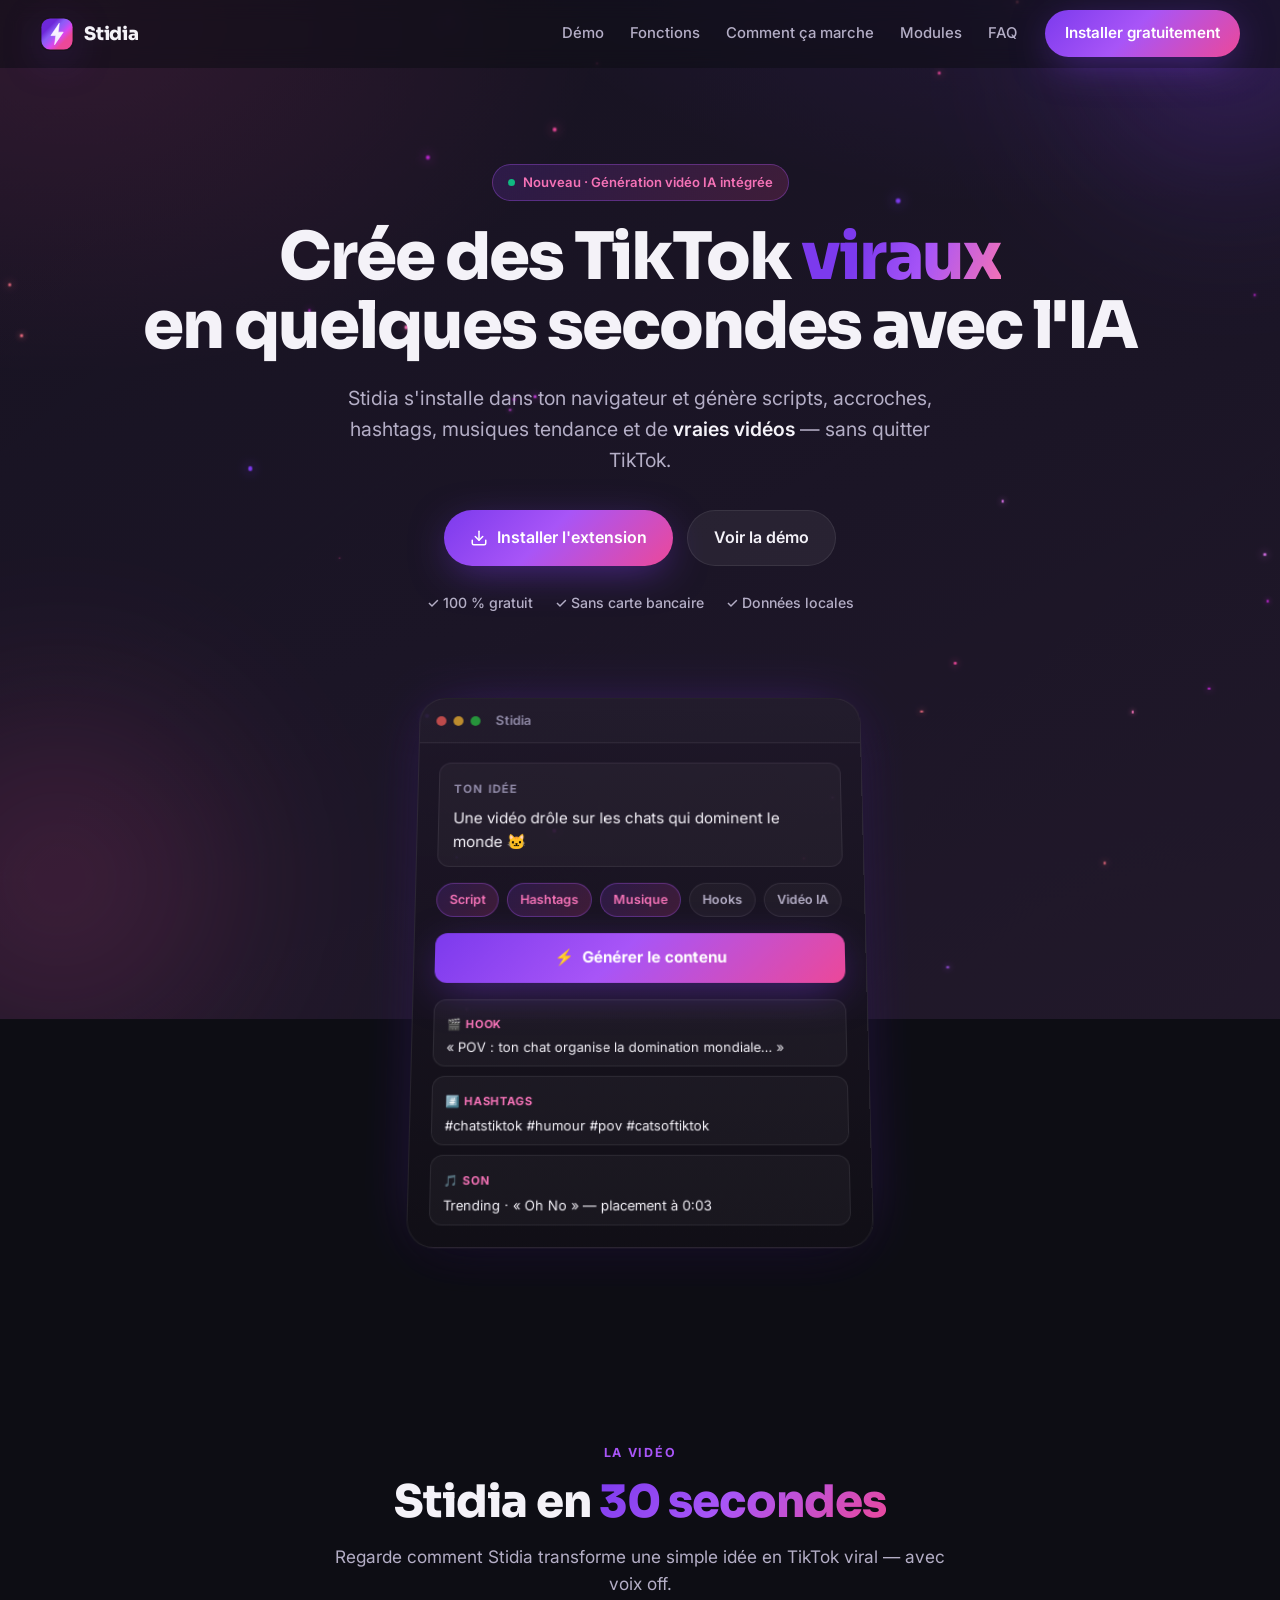
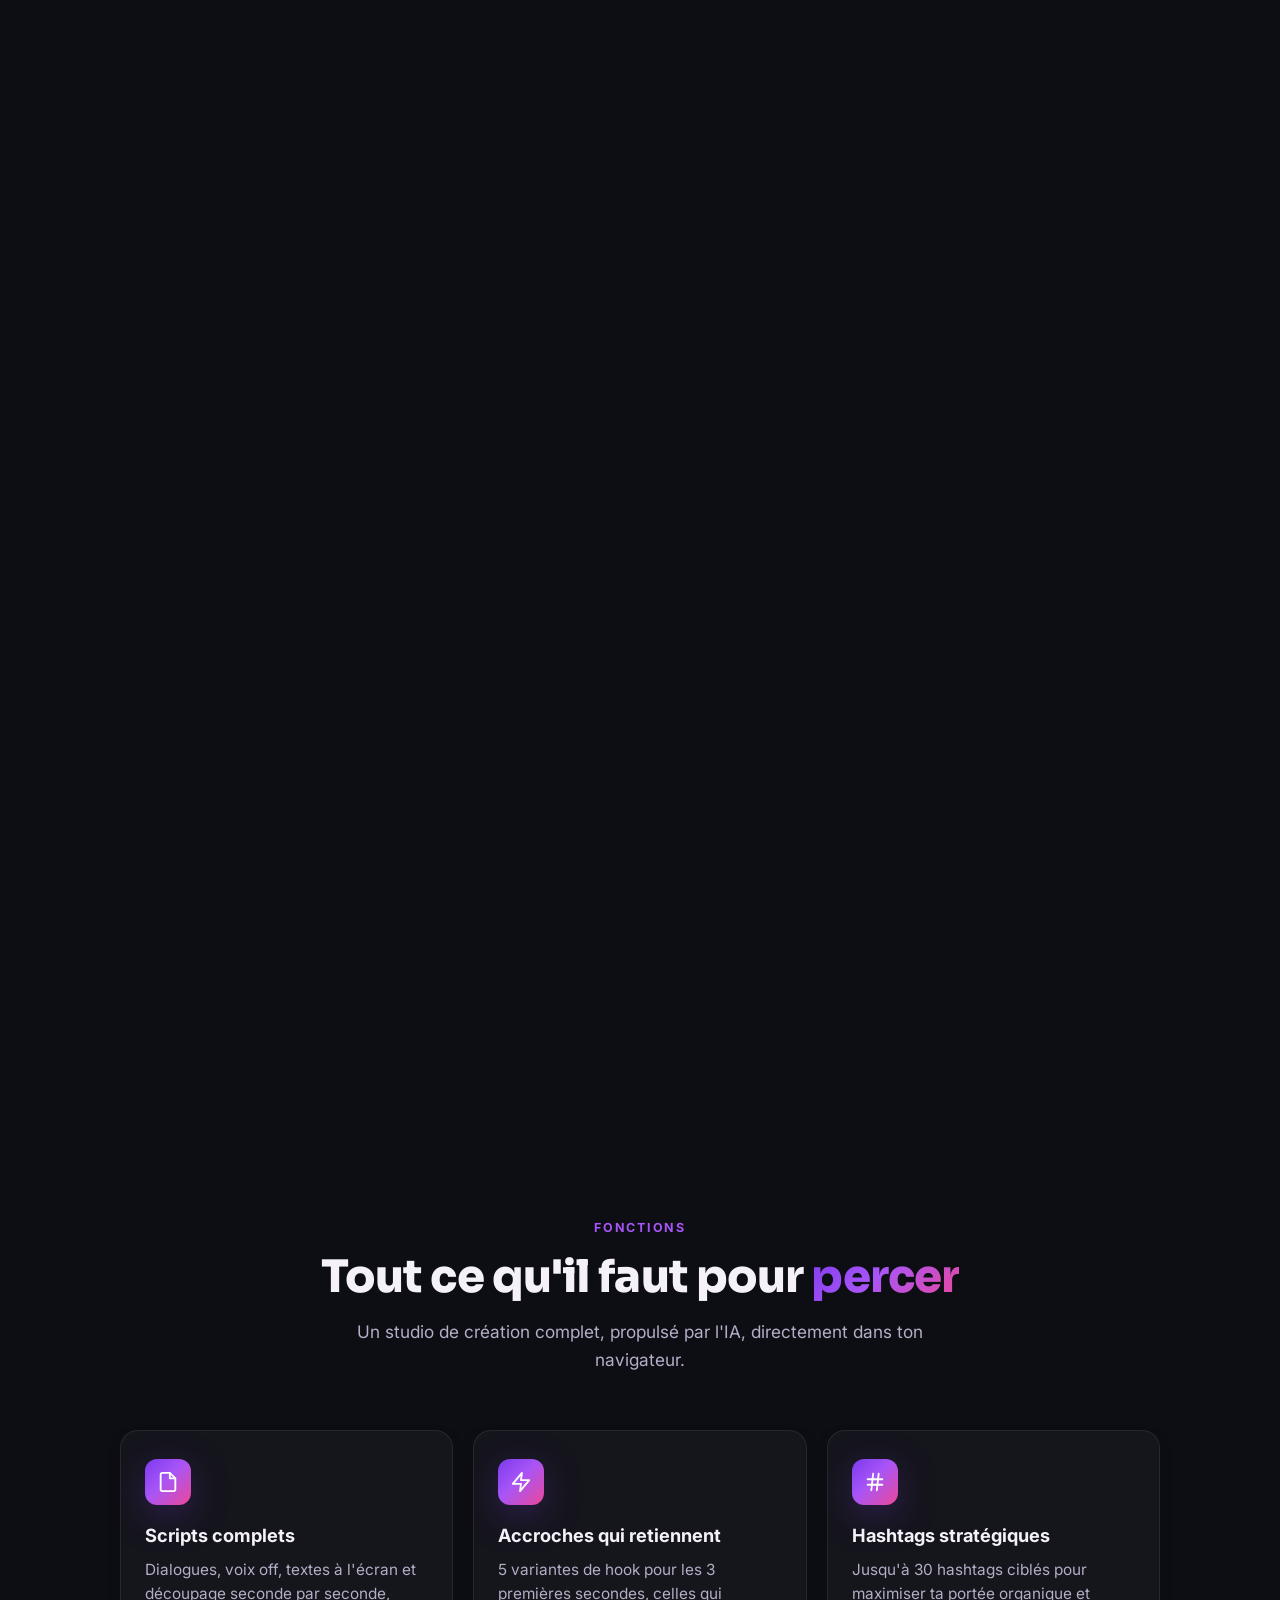
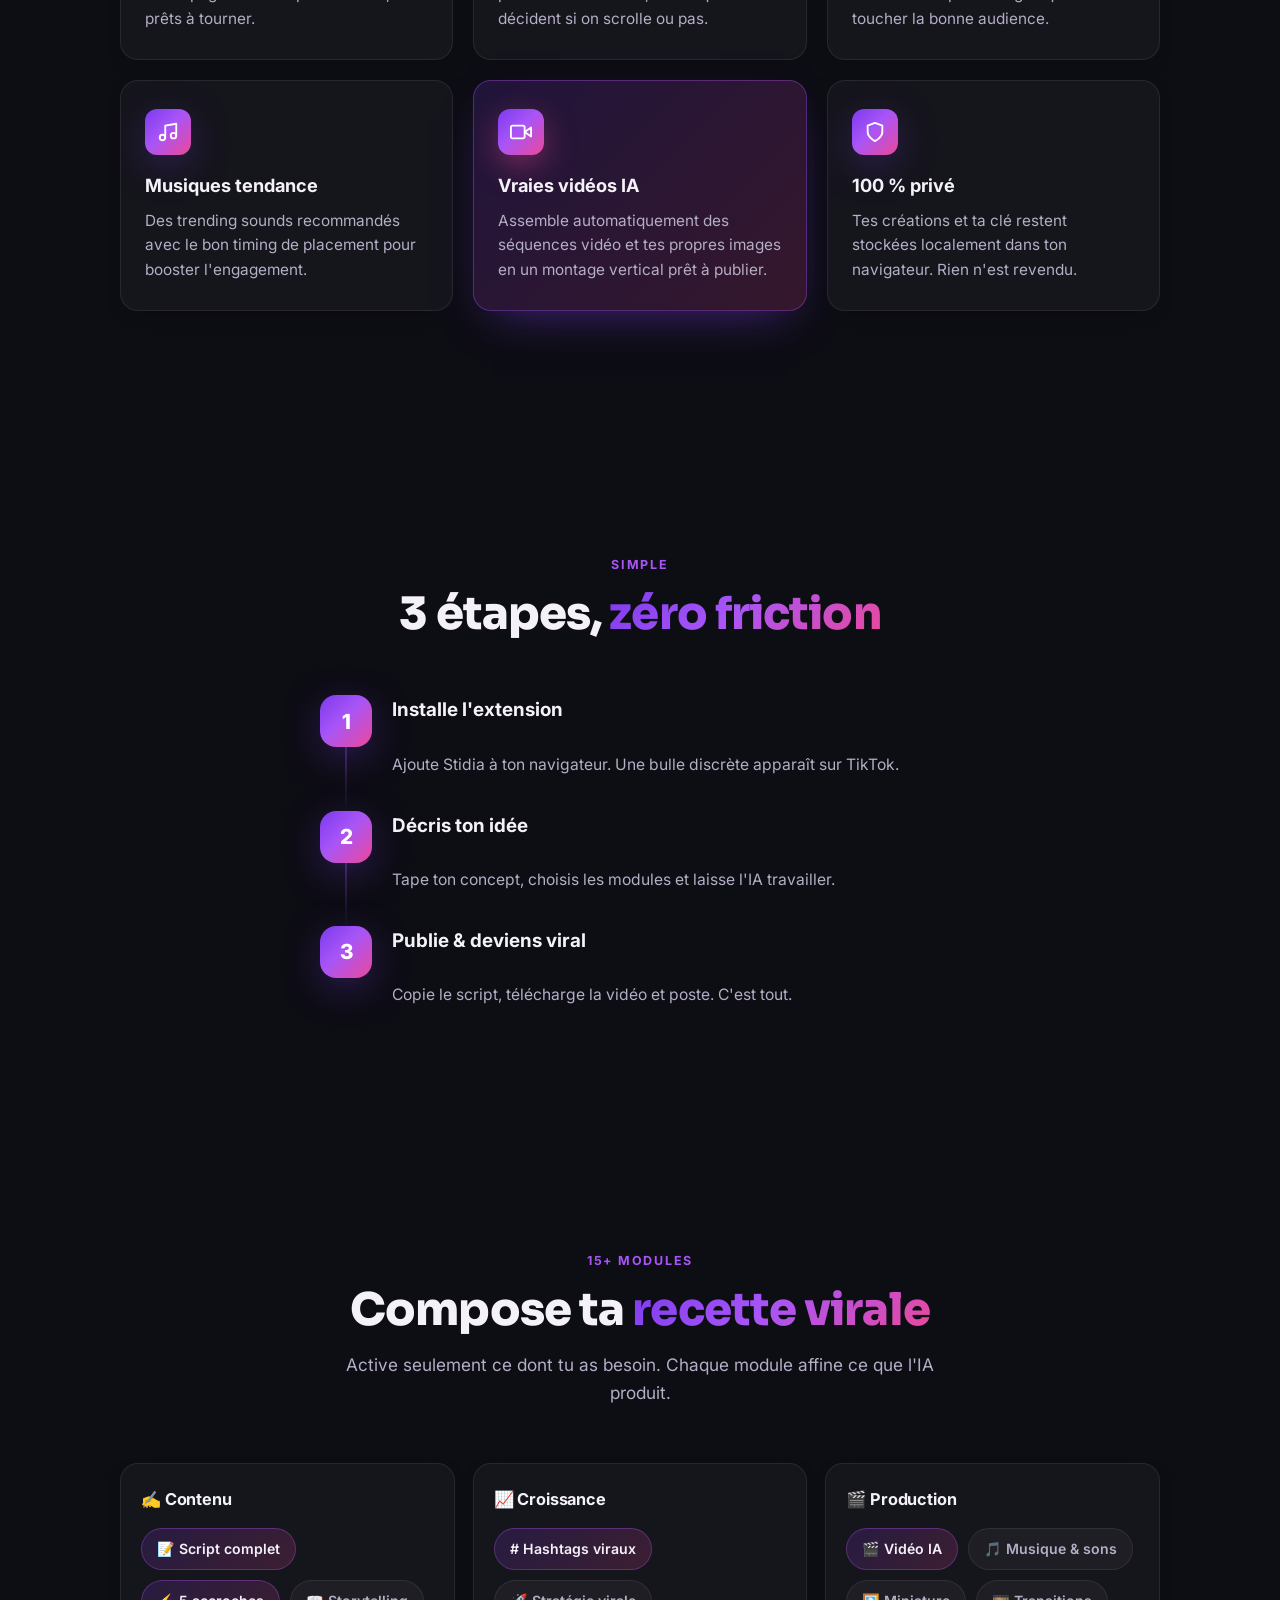
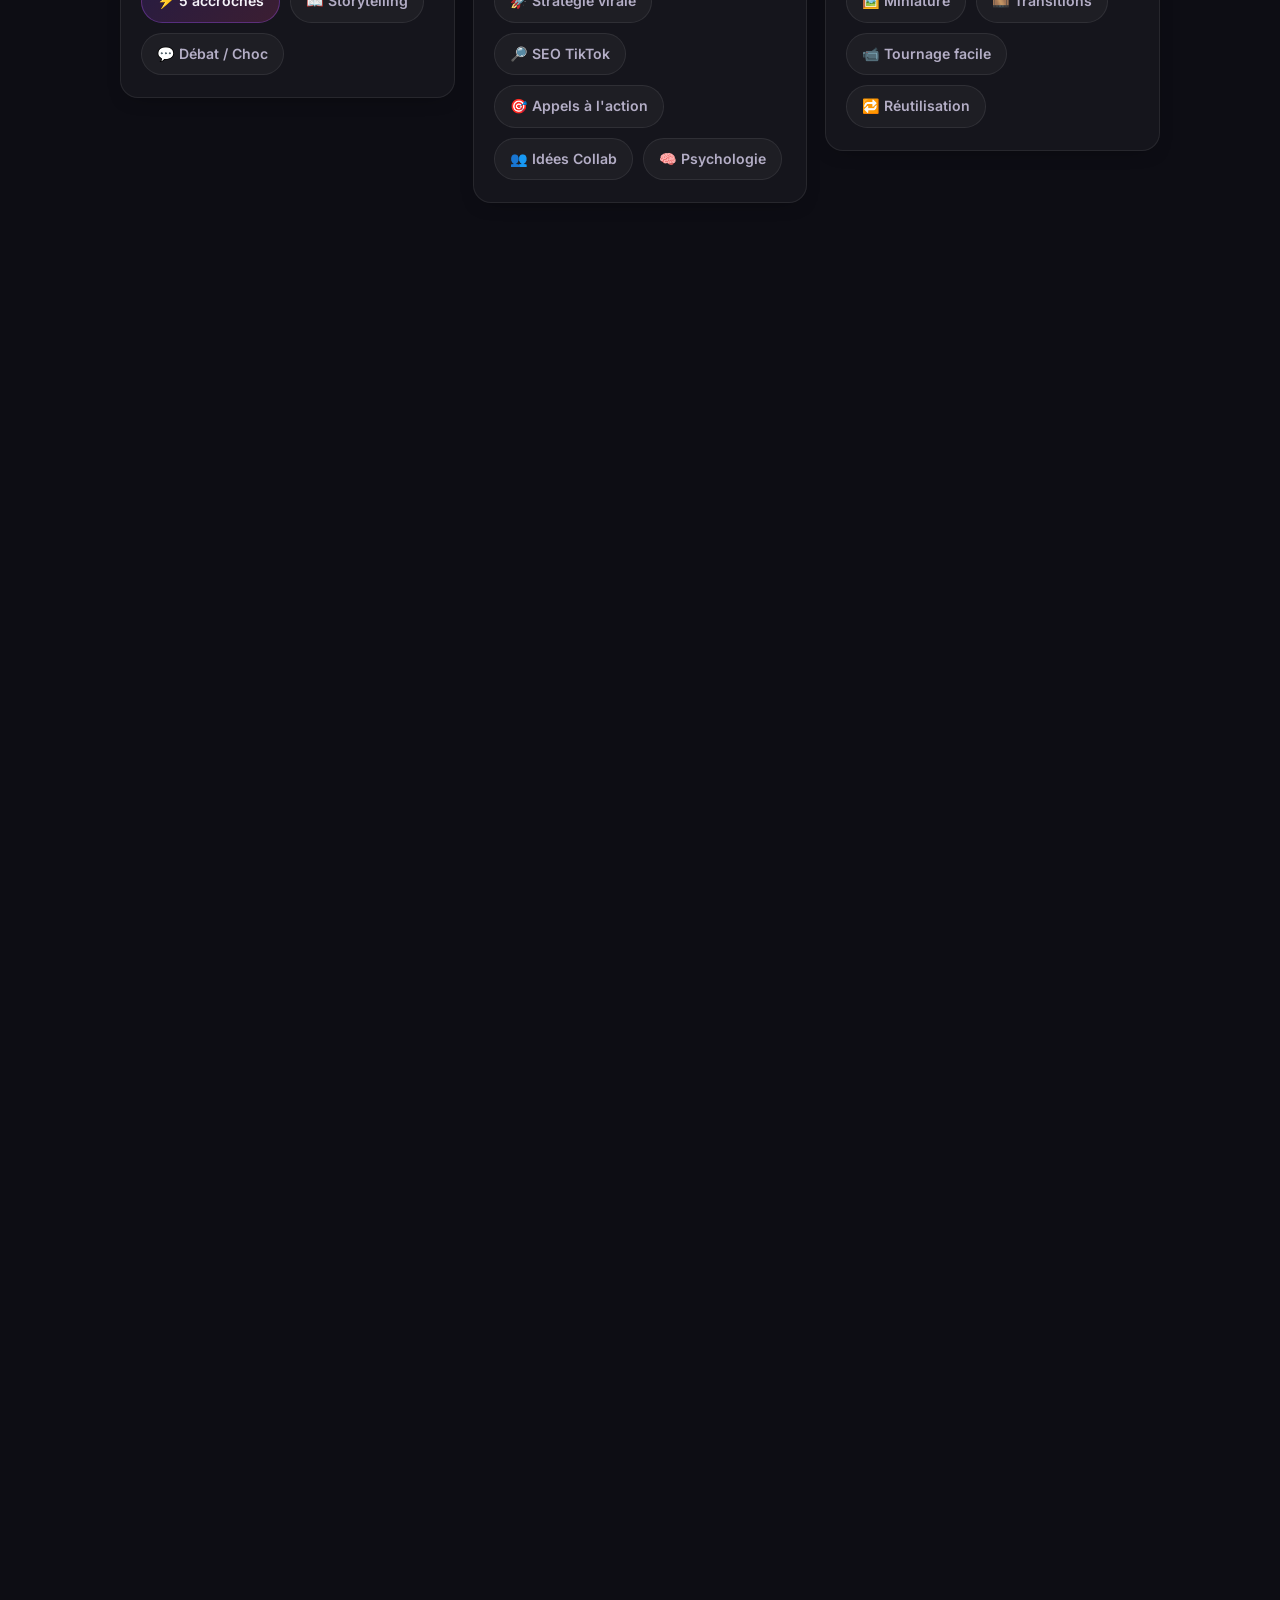
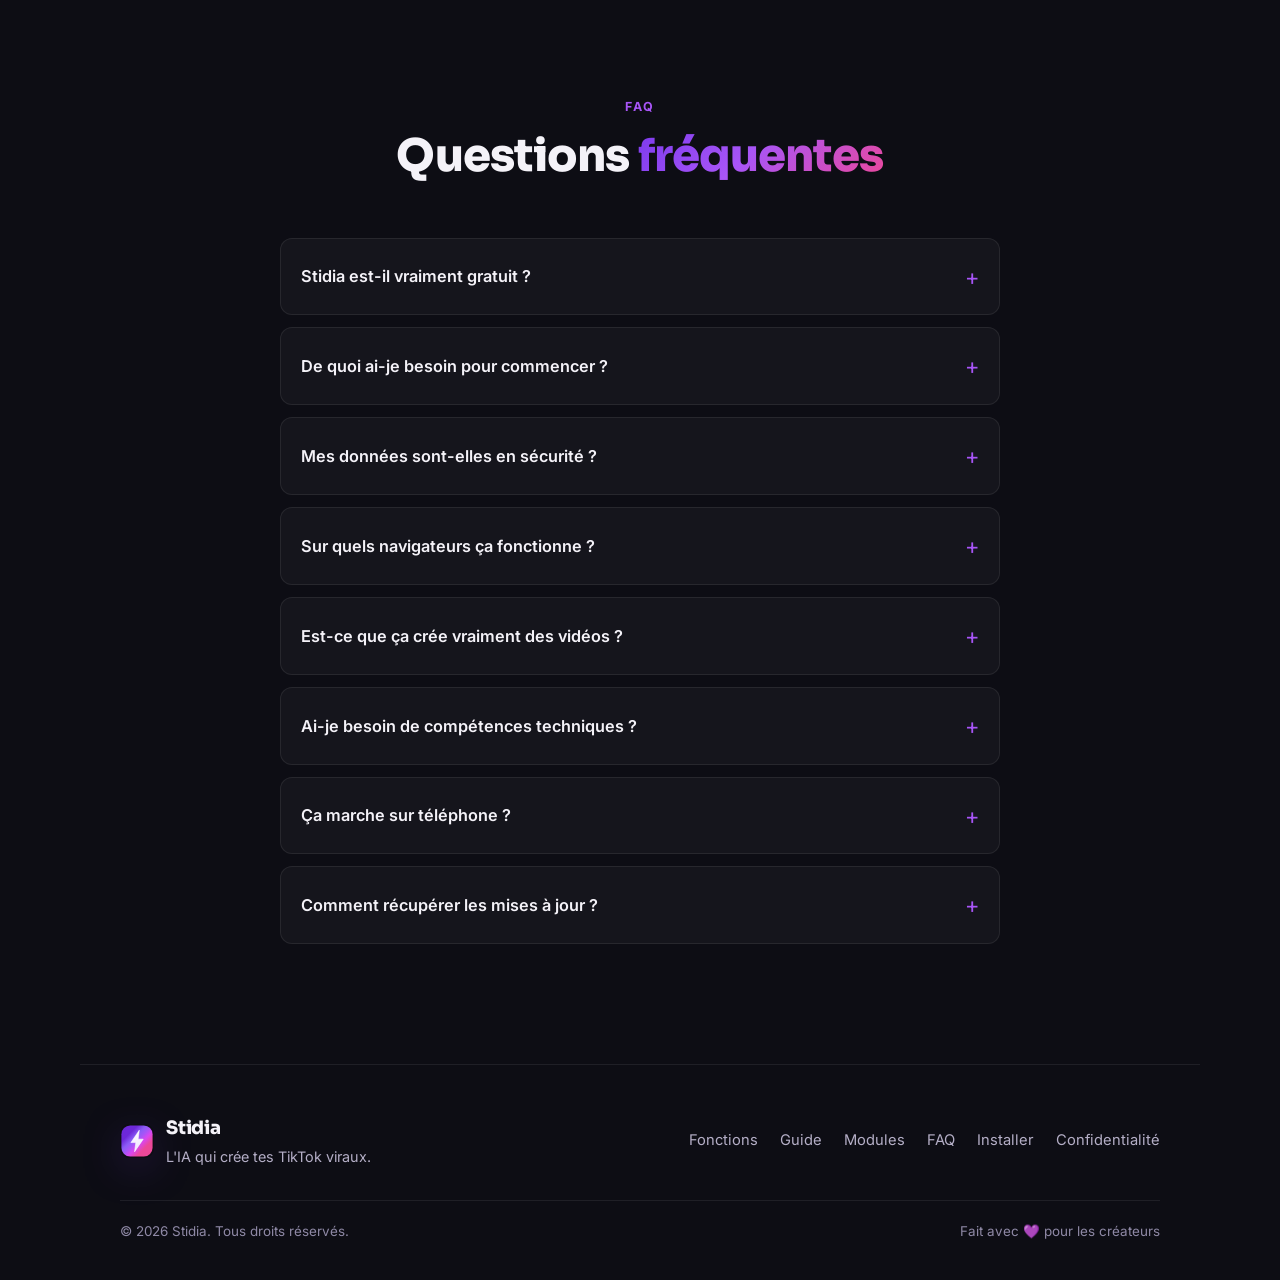
==== index.html @ 840c338a "feat: OG/meta pour promo.html + JSON-LD FAQ synchronise (8 questions)" ====
<!DOCTYPE html>
<html lang="fr">
<head>
  <meta charset="UTF-8" />
  <meta name="viewport" content="width=device-width, initial-scale=1.0" />

  <title>Stidia — L'assistant IA qui crée tes TikTok viraux</title>
  <meta name="description" content="Stidia génère scripts, hooks, hashtags, musiques et vraies vidéos pour TikTok grâce à l'IA — directement dans ton navigateur. Gratuit, sans carte bancaire." />
  <meta name="theme-color" content="#0D0D14" />
  <meta name="author" content="Stidia" />
  <link rel="canonical" href="https://nathsim.github.io/stidia/" />

  <!-- Open Graph -->
  <meta property="og:type" content="website" />
  <meta property="og:url" content="https://nathsim.github.io/stidia/" />
  <meta property="og:site_name" content="Stidia" />
  <meta property="og:title" content="Stidia — L'assistant IA qui crée tes TikTok viraux" />
  <meta property="og:description" content="Scripts, accroches, hashtags, musiques et vraies vidéos pour TikTok grâce à l'IA. Gratuit, dans ton navigateur." />
  <meta property="og:locale" content="fr_FR" />
  <meta property="og:image" content="https://nathsim.github.io/stidia/og-image.png" />
  <meta property="og:image:width" content="1200" />
  <meta property="og:image:height" content="630" />
  <meta property="og:image:alt" content="Stidia — Crée des TikTok viraux avec l'IA" />

  <!-- Twitter -->
  <meta name="twitter:card" content="summary_large_image" />
  <meta name="twitter:title" content="Stidia — L'assistant IA qui crée tes TikTok viraux" />
  <meta name="twitter:description" content="Scripts, accroches, hashtags, musiques et vraies vidéos pour TikTok grâce à l'IA. Gratuit." />
  <meta name="twitter:image" content="https://nathsim.github.io/stidia/og-image.png" />

  <!-- Données structurées -->
  <script type="application/ld+json">
  {
    "@context": "https://schema.org",
    "@type": "SoftwareApplication",
    "name": "Stidia",
    "applicationCategory": "MultimediaApplication",
    "operatingSystem": "Chrome, Edge, Brave, Opera",
    "description": "Assistant IA qui génère scripts, accroches, hashtags, musiques et vidéos pour TikTok, directement dans le navigateur.",
    "url": "https://nathsim.github.io/stidia/",
    "offers": { "@type": "Offer", "price": "0", "priceCurrency": "EUR" }
  }
  </script>
  <script type="application/ld+json">
  {
    "@context": "https://schema.org",
    "@type": "FAQPage",
    "mainEntity": [
      { "@type": "Question", "name": "Stidia est-il vraiment gratuit ?", "acceptedAnswer": { "@type": "Answer", "text": "Oui, 100% gratuit et sans carte bancaire. Tu utilises tes propres clés API gratuites : Groq pour le texte et Pexels pour la vidéo." } },
      { "@type": "Question", "name": "De quoi ai-je besoin pour commencer ?", "acceptedAnswer": { "@type": "Answer", "text": "Un compte Stidia créé dans l'extension, une clé Groq (texte) et une clé Pexels (vidéo). Tout est gratuit, sans carte bancaire." } },
      { "@type": "Question", "name": "Sur quels navigateurs ça fonctionne ?", "acceptedAnswer": { "@type": "Answer", "text": "Sur tous les navigateurs basés sur Chromium : Chrome, Edge, Brave et Opera." } },
      { "@type": "Question", "name": "Est-ce que ça crée vraiment des vidéos ?", "acceptedAnswer": { "@type": "Answer", "text": "Oui, Stidia assemble des séquences vidéo et tes propres images en un montage vertical prêt à publier." } },
      { "@type": "Question", "name": "Ça marche sur téléphone ?", "acceptedAnswer": { "@type": "Answer", "text": "Stidia est une extension de navigateur pour ordinateur. Tu génères ton contenu sur PC, puis tu le publies depuis ton téléphone." } },
      { "@type": "Question", "name": "Comment récupérer les mises à jour ?", "acceptedAnswer": { "@type": "Answer", "text": "Retélécharge le fichier, décompresse-le au même endroit et recharge l'extension dans chrome://extensions. Tes comptes et ton historique sont conservés." } }
    ]
  }
  </script>

  <meta name="robots" content="index, follow" />

  <!-- Polices -->
  <link rel="preconnect" href="https://fonts.googleapis.com" />
  <link rel="preconnect" href="https://fonts.gstatic.com" crossorigin />
  <link rel="stylesheet" href="https://fonts.googleapis.com/css2?family=Inter:wght@400;500;600;700;800&family=Sora:wght@600;700;800&display=swap" />

  <link rel="stylesheet" href="styles.css" />
  <link rel="icon" href="logo.svg" type="image/svg+xml" />
  <link rel="apple-touch-icon" href="apple-touch-icon.png" />
  <link rel="manifest" href="site.webmanifest" />
</head>
<body>

  <a href="#top" class="skip-link">Aller au contenu</a>

  <div class="scroll-progress" id="scroll-progress" aria-hidden="true"></div>

  <button class="to-top" id="to-top" aria-label="Retour en haut de page" hidden>
    <svg viewBox="0 0 24 24" fill="none" stroke="currentColor" stroke-width="2.5" stroke-linecap="round" stroke-linejoin="round"><path d="M12 19V5"/><path d="m5 12 7-7 7 7"/></svg>
  </button>

  <!-- ═══════════ FOND ANIMÉ 3D — étoiles (parallaxe souris) ═══════════ -->
  <div class="bg-3d" id="bg-3d" aria-hidden="true">
    <div class="bg-3d__glow bg-3d__glow--1"></div>
    <div class="bg-3d__glow bg-3d__glow--2"></div>
    <div class="bg-3d__layer" data-depth="14">
      <div class="bg-3d__stars" data-count="26" data-size-min="1.5" data-size-max="2.5"></div>
    </div>
    <div class="bg-3d__layer" data-depth="35">
      <div class="bg-3d__stars" data-count="20" data-size-min="2.5" data-size-max="3.5"></div>
    </div>
    <div class="bg-3d__layer" data-depth="60">
      <div class="bg-3d__stars" data-count="14" data-size-min="3.5" data-size-max="5"></div>
    </div>
  </div>

  <!-- ═══════════════════════ EN-TÊTE ═══════════════════════ -->
  <header class="nav" id="nav">
    <a href="#top" class="nav__brand" aria-label="Stidia — accueil">
      <img class="nav__logo" src="logo.svg" alt="" width="34" height="34" decoding="async" />
      <span class="nav__name">Stidia</span>
    </a>

    <nav class="nav__links" aria-label="Navigation principale">
      <a href="#demo">Démo</a>
      <a href="#features">Fonctions</a>
      <a href="#how">Comment ça marche</a>
      <a href="#modules">Modules</a>
      <a href="#faq">FAQ</a>
    </nav>

    <a href="#download" class="btn btn--primary nav__cta">Installer gratuitement</a>

    <button class="nav__burger" id="nav-burger" aria-label="Ouvrir le menu" aria-expanded="false">
      <span></span><span></span><span></span>
    </button>
  </header>

  <!-- ═══════════════════════ HERO ═══════════════════════ -->
  <main id="top">
    <section class="hero">
      <div class="reveal">
        <span class="pill">
          <span class="pill__dot"></span>
          Nouveau · Génération vidéo IA intégrée
        </span>
      </div>

      <h1 class="hero__title reveal">
        Crée des TikTok <span class="grad-text">viraux</span><br />
        en quelques secondes avec l'IA
      </h1>

      <p class="hero__sub reveal">
        Stidia s'installe dans ton navigateur et génère scripts, accroches, hashtags,
        musiques tendance et de <strong>vraies vidéos</strong> — sans quitter TikTok.
      </p>

      <div class="hero__actions reveal">
        <a href="#download" class="btn btn--primary btn--lg">
          <svg viewBox="0 0 24 24" fill="none" stroke="currentColor" stroke-width="2" stroke-linecap="round" stroke-linejoin="round" aria-hidden="true">
            <path d="M21 15v4a2 2 0 0 1-2 2H5a2 2 0 0 1-2-2v-4"/>
            <polyline points="7 10 12 15 17 10"/>
            <line x1="12" y1="15" x2="12" y2="3"/>
          </svg>
          Installer l'extension
        </a>
        <a href="#how" class="btn btn--ghost btn--lg">Voir la démo</a>
      </div>

      <ul class="hero__badges reveal" aria-label="Points clés">
        <li>✓ 100 % gratuit</li>
        <li>✓ Sans carte bancaire</li>
        <li>✓ Données locales</li>
      </ul>

      <!-- Aperçu produit -->
      <div class="hero__preview reveal" aria-hidden="true">
        <div class="mockup">
          <div class="mockup__bar">
            <span class="mockup__dot"></span>
            <span class="mockup__dot"></span>
            <span class="mockup__dot"></span>
            <span class="mockup__title">Stidia</span>
          </div>
          <div class="mockup__body">
            <div class="mockup__prompt">
              <span class="mockup__label">Ton idée</span>
              <p>Une vidéo drôle sur les chats qui dominent le monde 🐱</p>
            </div>
            <div class="mockup__chips">
              <span class="chip chip--on">Script</span>
              <span class="chip chip--on">Hashtags</span>
              <span class="chip chip--on">Musique</span>
              <span class="chip">Hooks</span>
              <span class="chip">Vidéo IA</span>
            </div>
            <div class="mockup__gen">
              <span class="mockup__spark">⚡</span> Générer le contenu
            </div>
            <div class="mockup__out">
              <div class="mockup__res">
                <span class="mockup__res-tag">🎬 Hook</span>
                <p>« POV : ton chat organise la domination mondiale… »</p>
              </div>
              <div class="mockup__res">
                <span class="mockup__res-tag">#️⃣ Hashtags</span>
                <p>#chatstiktok #humour #pov #catsoftiktok</p>
              </div>
              <div class="mockup__res">
                <span class="mockup__res-tag">🎵 Son</span>
                <p>Trending · « Oh No » — placement à 0:03</p>
              </div>
            </div>
          </div>
        </div>
      </div>
    </section>

    <!-- ═══════════════════════ DÉMO VIDÉO ═══════════════════════ -->
    <section class="section" id="demo">
      <div class="section__head reveal">
        <span class="eyebrow">La vidéo</span>
        <h2 class="section__title">Stidia en <span class="grad-text">30 secondes</span></h2>
        <p class="section__lead">Regarde comment Stidia transforme une simple idée en TikTok viral — avec voix off.</p>
      </div>

      <div class="demo reveal">
        <div class="demo__phone" id="demo-phone">
          <div class="demo__notch" aria-hidden="true"></div>
          <button class="demo__facade" id="demo-facade" aria-label="Lancer la vidéo de démo Stidia">
            <span class="demo__logo" aria-hidden="true">
              <svg viewBox="0 0 24 24" fill="#fff"><path d="M13.6 4.4 L7.7 13.1 h3.5 l-0.9 6.5 6.1 -8.9 h-3.6 z"/></svg>
            </span>
            <span class="demo__play" aria-hidden="true">
              <svg viewBox="0 0 24 24" fill="currentColor"><path d="M8 5v14l11-7z"/></svg>
            </span>
            <span class="demo__facade-txt">Voir la démo · 30 s</span>
          </button>
        </div>
        <a class="btn btn--ghost" href="promo.html" target="_blank" rel="noopener">
          <svg viewBox="0 0 24 24" fill="none" stroke="currentColor" stroke-width="2" stroke-linecap="round" stroke-linejoin="round" aria-hidden="true"><path d="M15 3h6v6"/><path d="M10 14 21 3"/><path d="M18 13v6a2 2 0 0 1-2 2H5a2 2 0 0 1-2-2V8a2 2 0 0 1 2-2h6"/></svg>
          Ouvrir en plein écran
        </a>
      </div>
    </section>

    <!-- ═══════════════════════ STATS ═══════════════════════ -->
    <section class="stats" aria-label="Chiffres clés">
      <div class="stats__item reveal">
        <span class="stats__num" data-count="15">0</span><span class="grad-text">+</span>
        <span class="stats__label">Modules créatifs</span>
      </div>
      <div class="stats__item reveal">
        <span class="stats__num" data-count="30">0</span><span class="grad-text">s</span>
        <span class="stats__label">Pour un script complet</span>
      </div>
      <div class="stats__item reveal">
        <span class="stats__num" data-count="100">0</span><span class="grad-text">%</span>
        <span class="stats__label">Gratuit à utiliser</span>
      </div>
      <div class="stats__item reveal">
        <span class="stats__num" data-count="0">0</span><span class="grad-text">€</span>
        <span class="stats__label">Aucun abonnement</span>
      </div>
    </section>

    <!-- ═══════════════════════ FONCTIONS ═══════════════════════ -->
    <section class="section" id="features">
      <div class="section__head reveal">
        <span class="eyebrow">Fonctions</span>
        <h2 class="section__title">Tout ce qu'il faut pour <span class="grad-text">percer</span></h2>
        <p class="section__lead">Un studio de création complet, propulsé par l'IA, directement dans ton navigateur.</p>
      </div>

      <div class="grid grid--3">
        <article class="card reveal">
          <div class="card__icon">
            <svg viewBox="0 0 24 24" fill="none" stroke="currentColor" stroke-width="2" stroke-linecap="round" stroke-linejoin="round"><path d="M14 2H6a2 2 0 0 0-2 2v16a2 2 0 0 0 2 2h12a2 2 0 0 0 2-2V8z"/><polyline points="14 2 14 8 20 8"/></svg>
          </div>
          <h3>Scripts complets</h3>
          <p>Dialogues, voix off, textes à l'écran et découpage seconde par seconde, prêts à tourner.</p>
        </article>

        <article class="card reveal">
          <div class="card__icon">
            <svg viewBox="0 0 24 24" fill="none" stroke="currentColor" stroke-width="2" stroke-linecap="round" stroke-linejoin="round"><path d="M13 2L3 14h9l-1 8 10-12h-9l1-8z"/></svg>
          </div>
          <h3>Accroches qui retiennent</h3>
          <p>5 variantes de hook pour les 3 premières secondes, celles qui décident si on scrolle ou pas.</p>
        </article>

        <article class="card reveal">
          <div class="card__icon">
            <svg viewBox="0 0 24 24" fill="none" stroke="currentColor" stroke-width="2" stroke-linecap="round" stroke-linejoin="round"><line x1="4" y1="9" x2="20" y2="9"/><line x1="4" y1="15" x2="20" y2="15"/><line x1="10" y1="3" x2="8" y2="21"/><line x1="16" y1="3" x2="14" y2="21"/></svg>
          </div>
          <h3>Hashtags stratégiques</h3>
          <p>Jusqu'à 30 hashtags ciblés pour maximiser ta portée organique et toucher la bonne audience.</p>
        </article>

        <article class="card reveal">
          <div class="card__icon">
            <svg viewBox="0 0 24 24" fill="none" stroke="currentColor" stroke-width="2" stroke-linecap="round" stroke-linejoin="round"><path d="M9 18V5l12-2v13"/><circle cx="6" cy="18" r="3"/><circle cx="18" cy="16" r="3"/></svg>
          </div>
          <h3>Musiques tendance</h3>
          <p>Des trending sounds recommandés avec le bon timing de placement pour booster l'engagement.</p>
        </article>

        <article class="card card--featured reveal">
          <div class="card__icon">
            <svg viewBox="0 0 24 24" fill="none" stroke="currentColor" stroke-width="2" stroke-linecap="round" stroke-linejoin="round"><polygon points="23 7 16 12 23 17 23 7"/><rect x="1" y="5" width="15" height="14" rx="2" ry="2"/></svg>
          </div>
          <h3>Vraies vidéos IA</h3>
          <p>Assemble automatiquement des séquences vidéo et tes propres images en un montage vertical prêt à publier.</p>
        </article>

        <article class="card reveal">
          <div class="card__icon">
            <svg viewBox="0 0 24 24" fill="none" stroke="currentColor" stroke-width="2" stroke-linecap="round" stroke-linejoin="round"><path d="M12 22s8-4 8-10V5l-8-3-8 3v7c0 6 8 10 8 10z"/></svg>
          </div>
          <h3>100 % privé</h3>
          <p>Tes créations et ta clé restent stockées localement dans ton navigateur. Rien n'est revendu.</p>
        </article>
      </div>
    </section>

    <!-- ═══════════════════════ COMMENT ÇA MARCHE ═══════════════════════ -->
    <section class="section" id="how">
      <div class="section__head reveal">
        <span class="eyebrow">Simple</span>
        <h2 class="section__title">3 étapes, <span class="grad-text">zéro friction</span></h2>
      </div>

      <ol class="steps">
        <li class="step reveal">
          <span class="step__num">1</span>
          <h3>Installe l'extension</h3>
          <p>Ajoute Stidia à ton navigateur. Une bulle discrète apparaît sur TikTok.</p>
        </li>
        <li class="step reveal">
          <span class="step__num">2</span>
          <h3>Décris ton idée</h3>
          <p>Tape ton concept, choisis les modules et laisse l'IA travailler.</p>
        </li>
        <li class="step reveal">
          <span class="step__num">3</span>
          <h3>Publie &amp; deviens viral</h3>
          <p>Copie le script, télécharge la vidéo et poste. C'est tout.</p>
        </li>
      </ol>
    </section>

    <!-- ═══════════════════════ MODULES ═══════════════════════ -->
    <section class="section" id="modules">
      <div class="section__head reveal">
        <span class="eyebrow">15+ modules</span>
        <h2 class="section__title">Compose ta <span class="grad-text">recette virale</span></h2>
        <p class="section__lead">Active seulement ce dont tu as besoin. Chaque module affine ce que l'IA produit.</p>
      </div>

      <div class="mod-groups reveal">
        <div class="mod-group">
          <h3 class="mod-group__title">✍️ Contenu</h3>
          <div class="modules">
            <span class="mod mod--key">📝 Script complet</span>
            <span class="mod mod--key">⚡ 5 accroches</span>
            <span class="mod">📖 Storytelling</span>
            <span class="mod">💬 Débat / Choc</span>
          </div>
        </div>
        <div class="mod-group">
          <h3 class="mod-group__title">📈 Croissance</h3>
          <div class="modules">
            <span class="mod mod--key"># Hashtags viraux</span>
            <span class="mod">🚀 Stratégie virale</span>
            <span class="mod">🔎 SEO TikTok</span>
            <span class="mod">🎯 Appels à l'action</span>
            <span class="mod">👥 Idées Collab</span>
            <span class="mod">🧠 Psychologie</span>
          </div>
        </div>
        <div class="mod-group">
          <h3 class="mod-group__title">🎬 Production</h3>
          <div class="modules">
            <span class="mod mod--key">🎬 Vidéo IA</span>
            <span class="mod">🎵 Musique &amp; sons</span>
            <span class="mod">🖼️ Miniature</span>
            <span class="mod">🎞️ Transitions</span>
            <span class="mod">📹 Tournage facile</span>
            <span class="mod">🔁 Réutilisation</span>
          </div>
        </div>
      </div>
    </section>

    <!-- ═══════════════════════ CTA DOWNLOAD ═══════════════════════ -->
    <section class="section" id="download">
      <div class="cta reveal">
        <div class="cta__glow" aria-hidden="true"></div>
        <h2 class="cta__title">Prêt à passer <span class="grad-text">viral</span> ?</h2>
        <p class="cta__sub">Télécharge Stidia gratuitement et installe-la en moins d'une minute.</p>
        <div class="cta__actions">
          <a href="stidia-extension.zip" download="stidia-extension.zip" class="btn btn--primary btn--lg">
            <svg viewBox="0 0 24 24" fill="none" stroke="currentColor" stroke-width="2" stroke-linecap="round" stroke-linejoin="round" aria-hidden="true"><path d="M21 15v4a2 2 0 0 1-2 2H5a2 2 0 0 1-2-2v-4"/><polyline points="7 10 12 15 17 10"/><line x1="12" y1="15" x2="12" y2="3"/></svg>
            Télécharger l'extension (.zip)
          </a>
          <a href="#install-steps" class="btn btn--ghost btn--lg">Voir les étapes</a>
        </div>
        <p class="cta__fine">100% gratuit · Compte en 30 s · Chrome, Edge, Brave &amp; Opera</p>

        <!-- Guide d'installation -->
        <div class="install" id="install-steps">
          <p class="install__intro">Une extension ne peut pas s'installer directement depuis un site (sécurité du navigateur). Après le téléchargement, en 5 petites étapes :</p>
          <ol class="install__steps">
            <li>
              <span class="install__num">1</span>
              <div><strong>Décompresse le fichier</strong><span>Clic droit sur <code>stidia-extension.zip</code> → « Extraire tout ». Tu obtiens un dossier.</span></div>
            </li>
            <li>
              <span class="install__num">2</span>
              <div><strong>Ouvre la page des extensions</strong><span>Dans Chrome, va sur <code>chrome://extensions</code></span></div>
            </li>
            <li>
              <span class="install__num">3</span>
              <div><strong>Active le « Mode développeur »</strong><span>Le bouton est en haut à droite de la page.</span></div>
            </li>
            <li>
              <span class="install__num">4</span>
              <div><strong>Charge l'extension</strong><span>Clique « Charger l'extension non empaquetée » et sélectionne le dossier décompressé.</span></div>
            </li>
            <li>
              <span class="install__num">5</span>
              <div><strong>Crée ton compte &amp; colle tes clés gratuites</strong><span>Sur TikTok, ouvre la bulle Stidia, crée un compte, puis colle ta clé <a href="https://console.groq.com/keys" target="_blank" rel="noopener">Groq</a> (texte) et ta clé <a href="https://www.pexels.com/api/" target="_blank" rel="noopener">Pexels</a> (vidéo) — les deux gratuites, sans carte. 🎉</span></div>
            </li>
          </ol>
          <p class="install__note">💡 Une bulle violette Stidia apparaîtra sur TikTok. Pour un vrai bouton « Ajouter à Chrome » en 1 clic, l'extension devra être publiée sur le Chrome Web Store.</p>
        </div>
      </div>
    </section>

    <!-- ═══════════════════════ FAQ ═══════════════════════ -->
    <section class="section" id="faq">
      <div class="section__head reveal">
        <span class="eyebrow">FAQ</span>
        <h2 class="section__title">Questions <span class="grad-text">fréquentes</span></h2>
      </div>

      <div class="faq reveal">
        <details class="faq__item">
          <summary>Stidia est-il vraiment gratuit ?</summary>
          <p>Oui. Stidia est 100 % gratuit et ne demande aucune carte bancaire. Tu utilises tes propres clés d'API gratuites : Groq pour le texte et Pexels pour la vidéo.</p>
        </details>
        <details class="faq__item">
          <summary>De quoi ai-je besoin pour commencer ?</summary>
          <p>Trois choses, toutes gratuites et en 2 minutes : un compte Stidia (créé directement dans l'extension), une clé <a href="https://console.groq.com/keys" target="_blank" rel="noopener">Groq</a> (génération de texte) et une clé <a href="https://www.pexels.com/api/" target="_blank" rel="noopener">Pexels</a> (génération de vidéo). Aucune carte bancaire.</p>
        </details>
        <details class="faq__item">
          <summary>Mes données sont-elles en sécurité ?</summary>
          <p>Toutes tes créations, ta clé et tes paramètres sont stockés localement dans ton navigateur. Rien n'est envoyé à nos serveurs, rien n'est revendu.</p>
        </details>
        <details class="faq__item">
          <summary>Sur quels navigateurs ça fonctionne ?</summary>
          <p>Sur tous les navigateurs basés sur Chromium : Chrome, Edge, Brave et Opera.</p>
        </details>
        <details class="faq__item">
          <summary>Est-ce que ça crée vraiment des vidéos ?</summary>
          <p>Oui. Stidia assemble des séquences vidéo et tes propres images en un montage vertical prêt à publier, que tu peux télécharger en un clic.</p>
        </details>
        <details class="faq__item">
          <summary>Ai-je besoin de compétences techniques ?</summary>
          <p>Presque aucune. L'installation prend 5 minutes une seule fois (guide pas à pas ci-dessus). Ensuite, tu décris ton idée en une phrase, tu cliques sur « Générer » et tu récupères un contenu prêt à l'emploi.</p>
        </details>
        <details class="faq__item">
          <summary>Ça marche sur téléphone ?</summary>
          <p>Stidia est une extension de navigateur : elle fonctionne sur ordinateur (Chrome, Edge, Brave, Opera). Tu génères ton contenu sur PC, puis tu le copies ou télécharges la vidéo pour la publier depuis ton téléphone.</p>
        </details>
        <details class="faq__item">
          <summary>Comment récupérer les mises à jour ?</summary>
          <p>Retélécharge le fichier depuis cette page, décompresse-le au même endroit et clique sur l'icône 🔄 de l'extension dans <code>chrome://extensions</code>. Tes comptes et ton historique sont conservés.</p>
        </details>
      </div>
    </section>
  </main>

  <!-- ═══════════════════════ PIED DE PAGE ═══════════════════════ -->
  <footer class="footer">
    <div class="footer__top">
      <div class="footer__brand">
        <img class="nav__logo" src="logo.svg" alt="" width="34" height="34" decoding="async" />
        <div>
          <span class="nav__name">Stidia</span>
          <p class="footer__tag">L'IA qui crée tes TikTok viraux.</p>
        </div>
      </div>
      <nav class="footer__links" aria-label="Liens du pied de page">
        <a href="#features">Fonctions</a>
        <a href="#how">Guide</a>
        <a href="#modules">Modules</a>
        <a href="#faq">FAQ</a>
        <a href="#download">Installer</a>
        <a href="privacy.html">Confidentialité</a>
      </nav>
    </div>
    <div class="footer__bottom">
      <span>© <span id="year">2026</span> Stidia. Tous droits réservés.</span>
      <span>Fait avec 💜 pour les créateurs</span>
    </div>
  </footer>

  <script src="script.js" defer></script>
</body>
</html>
---- styles.css ----
/* ═══════════════════════════════════════════════════════════════════════════════
   Stidia — Landing page
   Palette : fond sombre (#0D0D14), violet (#7C3AED / #A855F7), rose (#EC4899 / #F472B6)
   Objectif : moderne, professionnel, optimisé (police système, zéro requête externe)
   ═══════════════════════════════════════════════════════════════════════════════ */

/* ─── Tokens ──────────────────────────────────────────────────────────────────── */
:root {
  --c-bg:        #0D0D14;
  --c-violet:    #7C3AED;
  --c-violet-2:  #A855F7;
  --c-pink:      #EC4899;
  --c-pink-2:    #F472B6;
  --c-fuchsia:   #D946EF;
  --c-green:     #10B981;

  --c-text:      #F4F2F8;
  --c-muted:     #B4AEC6;
  --c-faint:     #8F89A6;

  --c-surface:   rgba(255, 255, 255, 0.035);
  --c-surface-2: rgba(255, 255, 255, 0.06);
  --c-border:    rgba(255, 255, 255, 0.08);
  --c-border-2:  rgba(168, 85, 247, 0.35);

  --grad:        linear-gradient(135deg, #7C3AED 0%, #A855F7 45%, #EC4899 100%);
  --grad-soft:   linear-gradient(135deg, rgba(124,58,237,.18), rgba(236,72,153,.18));

  --r-sm: 8px;
  --r-md: 12px;
  --r-lg: 18px;
  --r-xl: 26px;

  --shadow:  0 18px 50px -12px rgba(0, 0, 0, .55);
  --shadow-glow: 0 10px 40px -8px rgba(124, 58, 237, .55);

  --maxw: 1120px;
  --nav-h: 68px;

  --ease: cubic-bezier(.4, 0, .2, 1);

  --font-body:    'Inter', -apple-system, BlinkMacSystemFont, 'Segoe UI', Roboto, Helvetica, Arial, sans-serif;
  --font-display: 'Sora', 'Inter', -apple-system, 'Segoe UI', sans-serif;
}

/* ─── Reset ───────────────────────────────────────────────────────────────────── */
*, *::before, *::after { box-sizing: border-box; margin: 0; padding: 0; }

html { scroll-behavior: smooth; scroll-padding-top: calc(var(--nav-h) + 16px); -webkit-text-size-adjust: 100%; }

body {
  font-family: var(--font-body);
  color: var(--c-text);
  background: var(--c-bg);
  line-height: 1.6;
  min-height: 100vh;
  overflow-x: hidden;
  -webkit-font-smoothing: antialiased;
  text-rendering: optimizeLegibility;
}

/* Titres en police display (Sora) pour un rendu plus premium */
.hero__title, .section__title, .cta__title, .nav__name,
.stats__num, .stats__item .grad-text, .cta__title {
  font-family: var(--font-display);
}

img, svg { display: block; max-width: 100%; }
a { color: inherit; text-decoration: none; }
button { font: inherit; cursor: pointer; border: none; background: none; color: inherit; }
::selection { background: rgba(168, 85, 247, .4); color: #fff; }

/* Focus clavier visible partout */
:focus-visible {
  outline: 2px solid var(--c-violet-2);
  outline-offset: 3px;
  border-radius: 6px;
}
:focus:not(:focus-visible) { outline: none; }

/* Barre de progression de lecture (haut de page) */
.scroll-progress {
  position: fixed;
  top: 0; left: 0;
  height: 3px; width: 0;
  z-index: 150;
  background: var(--grad);
  pointer-events: none;
}

/* Bouton retour en haut */
.to-top {
  position: fixed;
  right: 22px; bottom: 22px;
  z-index: 120;
  width: 46px; height: 46px;
  display: grid; place-items: center;
  border-radius: 50%;
  color: #fff;
  background: var(--grad);
  box-shadow: var(--shadow-glow);
  opacity: 0; transform: translateY(10px);
  transition: opacity .25s var(--ease), transform .25s var(--ease);
}
.to-top.show { opacity: 1; transform: none; }
.to-top:hover { transform: translateY(-3px); }
.to-top svg { width: 20px; height: 20px; }

/* Lien d'évitement (accessibilité clavier) */
.skip-link {
  position: fixed; top: -60px; left: 12px; z-index: 200;
  background: var(--grad); color: #fff; font-weight: 600;
  padding: 10px 18px; border-radius: 10px;
  transition: top .2s var(--ease);
}
.skip-link:focus { top: 12px; }

/* Titres en dégradé lisibles en mode contraste forcé */
@media (forced-colors: active) {
  .grad-text { -webkit-text-fill-color: currentColor; color: CanvasText; background: none; }
}

/* ─── Fond 3D — étoiles (parallaxe souris) ─────────────────────────────────────── */
.bg-3d {
  position: fixed;
  inset: -120px;
  z-index: -1;
  overflow: hidden;
  perspective: 1000px;
  transform-style: preserve-3d;
  background:
    radial-gradient(1100px 700px at 78% -8%, rgba(124, 58, 237, .16), transparent 60%),
    radial-gradient(900px 600px at 12% 12%, rgba(236, 72, 153, .12), transparent 60%),
    linear-gradient(160deg, #161220 0%, #1B1526 26%, #241A2C 52%, #17111F 78%, #0B0B12 100%);
  background-size: 100% 100%, 100% 100%, 220% 220%;
  animation: bgShift 30s ease-in-out infinite;
  pointer-events: none;
  will-change: transform;
}
@keyframes bgShift {
  0%, 100% { background-position: 0 0, 0 0, 0% 30%; }
  50%      { background-position: 0 0, 0 0, 100% 70%; }
}

.bg-3d__glow {
  position: absolute;
  border-radius: 50%;
  filter: blur(70px);
  opacity: .5;
  will-change: transform;
  transform: translateZ(0);
}
.bg-3d__glow--1 { width: 460px; height: 460px; top: -80px; right: -60px; background: radial-gradient(circle, rgba(124,58,237,.55), transparent 70%); }
.bg-3d__glow--2 { width: 520px; height: 520px; bottom: -120px; left: -80px; background: radial-gradient(circle, rgba(236,72,153,.4), transparent 70%); }

.bg-3d__layer { position: absolute; inset: -8%; transform-style: preserve-3d; will-change: transform; }
.bg-3d__stars { position: absolute; inset: 0; }

.star { position: absolute; border-radius: 50%; animation: twinkle ease-in-out infinite; }
@keyframes twinkle {
  0%, 100% { opacity: .25; transform: scale(.7); }
  50%      { opacity: 1;   transform: scale(1.25); }
}

/* ─── Utilitaires ─────────────────────────────────────────────────────────────── */
.grad-text {
  background: var(--grad);
  -webkit-background-clip: text;
  background-clip: text;
  -webkit-text-fill-color: transparent;
  color: transparent;
}

.eyebrow {
  display: inline-block;
  font-size: .78rem;
  font-weight: 700;
  letter-spacing: .14em;
  text-transform: uppercase;
  color: var(--c-violet-2);
  margin-bottom: 14px;
}

/* ─── Boutons ─────────────────────────────────────────────────────────────────── */
.btn {
  display: inline-flex;
  align-items: center;
  gap: 9px;
  font-weight: 600;
  font-size: .95rem;
  padding: 11px 20px;
  border-radius: var(--r-full, 999px);
  border-radius: 999px;
  transition: transform .18s var(--ease), box-shadow .18s var(--ease), background .18s var(--ease);
  white-space: nowrap;
}
.btn svg { width: 18px; height: 18px; }
.btn--lg { padding: 14px 26px; font-size: 1rem; }

.btn--primary { background: var(--grad); color: #fff; box-shadow: var(--shadow-glow); }
.btn--primary:hover { transform: translateY(-2px); box-shadow: 0 16px 46px -8px rgba(124, 58, 237, .7); }
.btn--primary:active { transform: translateY(0); }

.btn--ghost { background: var(--c-surface-2); color: var(--c-text); border: 1px solid var(--c-border); }
.btn--ghost:hover { transform: translateY(-2px); border-color: var(--c-border-2); background: rgba(255,255,255,.09); }

/* ─── Navigation ──────────────────────────────────────────────────────────────── */
.nav {
  position: fixed;
  top: 0; left: 0; right: 0;
  height: var(--nav-h);
  z-index: 100;
  display: flex;
  align-items: center;
  gap: 28px;
  padding: 0 clamp(16px, 4vw, 40px);
  background: rgba(13, 13, 20, .55);
  backdrop-filter: blur(10px);
  -webkit-backdrop-filter: blur(10px);
  border-bottom: 1px solid transparent;
  transition: background .3s var(--ease), border-color .3s var(--ease);
}
.nav.scrolled { background: rgba(13, 13, 20, .82); border-bottom-color: var(--c-border); }

.nav__brand { display: flex; align-items: center; gap: 10px; margin-right: auto; }
.nav__logo {
  width: 34px; height: 34px;
  border-radius: 9px;
  box-shadow: var(--shadow-glow);
  display: block;
}
.nav__name { font-weight: 800; font-size: 1.15rem; letter-spacing: -.01em; }

.nav__links { display: flex; gap: 26px; }
.nav__links a { color: var(--c-muted); font-size: .93rem; font-weight: 500; transition: color .15s; }
.nav__links a:hover { color: var(--c-text); }

.nav__burger { display: none; flex-direction: column; gap: 5px; padding: 8px; }
.nav__burger span { width: 22px; height: 2px; background: var(--c-text); border-radius: 2px; transition: transform .25s var(--ease), opacity .2s; }
.nav__burger[aria-expanded="true"] span:nth-child(1) { transform: translateY(7px) rotate(45deg); }
.nav__burger[aria-expanded="true"] span:nth-child(2) { opacity: 0; }
.nav__burger[aria-expanded="true"] span:nth-child(3) { transform: translateY(-7px) rotate(-45deg); }

/* ─── Layout sections ─────────────────────────────────────────────────────────── */
main { display: block; }
.section {
  max-width: var(--maxw);
  margin: 0 auto;
  padding: clamp(64px, 10vw, 120px) clamp(16px, 4vw, 40px);
}
.section__head { text-align: center; max-width: 640px; margin: 0 auto 56px; }
.section__title { font-size: clamp(1.9rem, 4.5vw, 2.8rem); font-weight: 800; letter-spacing: -.02em; line-height: 1.12; }
.section__lead { margin-top: 16px; color: var(--c-muted); font-size: 1.08rem; }

/* ─── Hero ────────────────────────────────────────────────────────────────────── */
.hero {
  max-width: var(--maxw);
  margin: 0 auto;
  padding: calc(var(--nav-h) + clamp(48px, 9vw, 96px)) clamp(16px, 4vw, 40px) clamp(40px, 7vw, 80px);
  text-align: center;
}
.pill {
  display: inline-flex; align-items: center; gap: 8px;
  padding: 7px 15px;
  font-size: .82rem; font-weight: 600;
  color: var(--c-pink-2);
  background: var(--grad-soft);
  border: 1px solid var(--c-border-2);
  border-radius: 999px;
}
.pill__dot { width: 7px; height: 7px; border-radius: 50%; background: var(--c-green); box-shadow: 0 0 0 0 rgba(16,185,129,.6); animation: pulse 2s infinite; }
@keyframes pulse { 0% { box-shadow: 0 0 0 0 rgba(16,185,129,.55); } 70% { box-shadow: 0 0 0 8px rgba(16,185,129,0); } 100% { box-shadow: 0 0 0 0 rgba(16,185,129,0); } }

.hero__title { margin-top: 22px; font-size: clamp(2.3rem, 6.5vw, 4.1rem); font-weight: 800; letter-spacing: -.03em; line-height: 1.05; }
/* Reflet animé qui balaie le mot en dégradé du titre */
.hero__title .grad-text {
  background: linear-gradient(110deg, #7C3AED 15%, #A855F7 30%, #F472B6 48%, #EC4899 60%, #A855F7 75%, #7C3AED 90%);
  background-size: 220% 100%;
  -webkit-background-clip: text;
  background-clip: text;
  animation: gradSweep 5.5s ease-in-out infinite;
}
@keyframes gradSweep {
  0%, 100% { background-position: 0% 50%; }
  50%      { background-position: 100% 50%; }
}
.hero__sub { margin: 22px auto 0; max-width: 620px; font-size: clamp(1.02rem, 2.4vw, 1.22rem); color: var(--c-muted); }
.hero__sub strong { color: var(--c-text); font-weight: 600; }

.hero__actions { margin-top: 34px; display: flex; gap: 14px; justify-content: center; flex-wrap: wrap; }
.hero__badges { margin-top: 26px; list-style: none; display: flex; gap: 22px; justify-content: center; flex-wrap: wrap; color: var(--c-faint); font-size: .88rem; font-weight: 500; }
.hero__badges li { color: var(--c-muted); }

/* Mockup produit */
.hero__preview { margin-top: clamp(48px, 8vw, 84px); perspective: 1400px; }
.mockup {
  max-width: 440px;
  margin: 0 auto;
  background: linear-gradient(180deg, rgba(30,22,40,.9), rgba(16,14,22,.92));
  border: 1px solid var(--c-border);
  border-radius: var(--r-xl);
  box-shadow: var(--shadow), 0 0 60px -20px rgba(124,58,237,.5);
  overflow: hidden;
  transform: rotateX(9deg);
  transform-origin: center top;
  transition: transform .5s var(--ease);
}
.hero__preview:hover .mockup { transform: rotateX(2deg) translateY(-4px); }
.mockup__bar { display: flex; align-items: center; gap: 7px; padding: 12px 16px; border-bottom: 1px solid var(--c-border); background: rgba(255,255,255,.02); }
.mockup__dot { width: 10px; height: 10px; border-radius: 50%; background: #3a3348; }
.mockup__dot:nth-child(1) { background: #ff5f57; opacity: .7; }
.mockup__dot:nth-child(2) { background: #febc2e; opacity: .7; }
.mockup__dot:nth-child(3) { background: #28c840; opacity: .7; }
.mockup__title { margin-left: 8px; font-size: .82rem; color: var(--c-faint); font-weight: 600; }
.mockup__body { padding: 20px; text-align: left; }
.mockup__label { font-size: .72rem; text-transform: uppercase; letter-spacing: .1em; color: var(--c-faint); font-weight: 700; }
.mockup__prompt { background: var(--c-surface); border: 1px solid var(--c-border); border-radius: var(--r-md); padding: 12px 14px; }
.mockup__prompt p { margin-top: 6px; font-size: .95rem; color: var(--c-text); }
.mockup__chips { display: flex; flex-wrap: wrap; gap: 8px; margin: 16px 0; }
.chip { font-size: .78rem; font-weight: 600; padding: 6px 12px; border-radius: 999px; border: 1px solid var(--c-border); color: var(--c-muted); background: var(--c-surface); }
.chip--on { color: #fff; border-color: transparent; background: var(--grad-soft); border: 1px solid var(--c-border-2); color: var(--c-pink-2); }
.mockup__gen { text-align: center; padding: 12px; border-radius: var(--r-md); background: var(--grad); color: #fff; font-weight: 700; font-size: .95rem; box-shadow: var(--shadow-glow); }
.mockup__spark { margin-right: 4px; }
.mockup__out { margin-top: 16px; display: flex; flex-direction: column; gap: 9px; }
.mockup__res { background: var(--c-surface); border: 1px solid var(--c-border); border-radius: var(--r-md); padding: 9px 12px; }
.mockup__res-tag { font-size: .68rem; font-weight: 700; text-transform: uppercase; letter-spacing: .06em; color: var(--c-pink-2); }
.mockup__res p { margin-top: 3px; font-size: .8rem; color: var(--c-text); line-height: 1.35; }
@keyframes shimmer { 0%, 100% { opacity: .5; } 50% { opacity: 1; } }

/* ─── Démo vidéo ──────────────────────────────────────────────────────────────── */
.demo { display: flex; flex-direction: column; align-items: center; gap: 22px; }
.demo__phone {
  position: relative;
  width: min(300px, 80vw);
  aspect-ratio: 9 / 16;
  max-height: 78vh;
  border-radius: 40px;
  padding: 10px;
  background: linear-gradient(160deg, #2a2140, #14101d);
  border: 1px solid var(--c-border-2);
  box-shadow: var(--shadow), 0 0 70px -18px rgba(124, 58, 237, .6);
}
.demo__notch {
  position: absolute; top: 16px; left: 50%; transform: translateX(-50%);
  width: 34%; height: 20px; border-radius: 0 0 14px 14px;
  background: #0b0810; z-index: 3;
}
.demo__frame {
  width: 100%; height: 100%;
  border: none; border-radius: 31px;
  display: block; background: #05050a;
}
/* Façade (poster) : évite de charger la vidéo lourde avant le clic */
.demo__facade {
  width: 100%; height: 100%;
  border: none; border-radius: 31px;
  display: flex; flex-direction: column; align-items: center; justify-content: center; gap: 18px;
  cursor: pointer; overflow: hidden; position: relative;
  background:
    radial-gradient(120% 70% at 80% -5%, rgba(124,58,237,.5), transparent 55%),
    radial-gradient(110% 60% at 10% 15%, rgba(236,72,153,.4), transparent 55%),
    linear-gradient(160deg, #1c1330, #0a0710);
  transition: transform .3s var(--ease);
}
.demo__facade:hover { transform: scale(1.015); }
.demo__logo { width: 58px; height: 58px; display: grid; place-items: center; border-radius: 16px; background: var(--grad); box-shadow: var(--shadow-glow); }
.demo__logo svg { width: 34px; height: 34px; }
.demo__play {
  width: 66px; height: 66px; border-radius: 50%;
  display: grid; place-items: center; color: #fff;
  background: rgba(255,255,255,.14); border: 1px solid rgba(255,255,255,.35);
  backdrop-filter: blur(4px);
  box-shadow: 0 8px 30px -4px rgba(0,0,0,.5);
  animation: demoPulse 2s ease-in-out infinite;
}
.demo__play svg { width: 28px; height: 28px; margin-left: 3px; }
@keyframes demoPulse { 0%,100%{ box-shadow: 0 0 0 0 rgba(236,72,153,.5) } 70%{ box-shadow: 0 0 0 16px rgba(236,72,153,0) } }
.demo__facade-txt { font-weight: 700; color: #fff; font-size: 1rem; letter-spacing: .01em; }

/* ─── Stats ───────────────────────────────────────────────────────────────────── */
.stats {
  max-width: var(--maxw);
  margin: clamp(40px, 7vw, 84px) auto;
  padding: 0 clamp(16px, 4vw, 40px);
  display: grid;
  grid-template-columns: repeat(4, 1fr);
  gap: 16px;
}
.stats__item {
  text-align: center;
  padding: 26px 16px;
  background: var(--c-surface);
  border: 1px solid var(--c-border);
  border-radius: var(--r-lg);
  backdrop-filter: blur(6px);
  white-space: nowrap;
}
.stats__num { font-size: clamp(1.8rem, 4vw, 2.6rem); font-weight: 800; letter-spacing: -.02em; }
.stats__item .grad-text { font-size: clamp(1.8rem, 4vw, 2.6rem); font-weight: 800; }
.stats__label { display: block; margin-top: 6px; font-size: .86rem; color: var(--c-muted); white-space: normal; }

/* ─── Grilles / Cartes ────────────────────────────────────────────────────────── */
.grid { display: grid; gap: 20px; }
.grid--3 { grid-template-columns: repeat(3, 1fr); }

.card {
  position: relative;
  padding: 28px 24px;
  background: var(--c-surface);
  border: 1px solid var(--c-border);
  border-radius: var(--r-lg);
  overflow: hidden;
  box-shadow: 0 6px 22px -14px rgba(0, 0, 0, .7);
  transition: transform .22s var(--ease), border-color .22s var(--ease), background .22s var(--ease), box-shadow .22s var(--ease);
}
.card:hover { box-shadow: 0 22px 50px -20px rgba(124, 58, 237, .5); }
/* Carte "featured" — met en avant le différenciateur (vidéos IA) sans casser la grille */
.card--featured { background: var(--grad-soft); border-color: var(--c-border-2); box-shadow: 0 18px 44px -20px rgba(124, 58, 237, .55); }
.card--featured .card__icon { box-shadow: 0 10px 34px -6px rgba(236, 72, 153, .7); }
.card::before {
  content: "";
  position: absolute; inset: 0;
  background: var(--grad-soft);
  opacity: 0;
  transition: opacity .25s var(--ease);
}
.card:hover { transform: translateY(-5px); border-color: var(--c-border-2); }
.card:hover::before { opacity: 1; }
.card > * { position: relative; }
.card__icon {
  width: 46px; height: 46px;
  display: grid; place-items: center;
  border-radius: var(--r-md);
  background: var(--grad);
  color: #fff;
  margin-bottom: 16px;
  box-shadow: var(--shadow-glow);
}
.card__icon svg { width: 22px; height: 22px; }
.card h3 { font-size: 1.14rem; font-weight: 700; margin-bottom: 8px; }
.card p { color: var(--c-muted); font-size: .96rem; }

/* ─── Étapes ──────────────────────────────────────────────────────────────────── */
/* Timeline verticale */
.steps { list-style: none; max-width: 640px; margin: 0 auto; display: flex; flex-direction: column; gap: 0; }
.step {
  position: relative;
  display: grid;
  grid-template-columns: 52px 1fr;
  gap: 20px;
  padding: 0 0 34px 0;
}
.step:last-child { padding-bottom: 0; }
/* Rail vertical qui relie les numéros */
.step::before {
  content: "";
  position: absolute;
  left: 25px; top: 46px; bottom: -4px;
  width: 2px;
  background: linear-gradient(var(--c-border-2), transparent);
}
.step:last-child::before { display: none; }
.step__num {
  grid-column: 1;
  grid-row: 1 / 3;
  align-self: start;
  display: grid; place-items: center;
  width: 52px; height: 52px;
  border-radius: 16px;
  font-weight: 800; font-size: 1.3rem;
  background: var(--grad);
  color: #fff;
  box-shadow: var(--shadow-glow);
  position: relative; z-index: 1;
}
.step h3 { grid-column: 2; align-self: center; font-size: 1.18rem; margin: 0 0 6px; }
.step p { grid-column: 2; color: var(--c-muted); font-size: .98rem; }

/* ─── Modules ─────────────────────────────────────────────────────────────────── */
/* Modules groupés par famille */
.mod-groups { display: grid; grid-template-columns: repeat(3, 1fr); gap: 18px; align-items: start; }
.mod-group {
  padding: 22px 20px;
  background: var(--c-surface);
  border: 1px solid var(--c-border);
  border-radius: var(--r-lg);
  box-shadow: 0 6px 22px -14px rgba(0, 0, 0, .7);
}
.mod-group__title { font-size: 1.02rem; font-weight: 700; margin-bottom: 16px; letter-spacing: -.01em; }

.modules { display: flex; flex-wrap: wrap; gap: 10px; }
.mod {
  padding: 9px 15px;
  border-radius: 999px;
  font-size: .88rem; font-weight: 600;
  background: rgba(255,255,255,.04);
  border: 1px solid var(--c-border);
  color: var(--c-muted);
  transition: transform .18s var(--ease), border-color .18s var(--ease), background .18s var(--ease), color .18s var(--ease);
}
.mod:hover { transform: translateY(-3px); border-color: var(--c-border-2); background: var(--grad-soft); color: var(--c-text); }
/* Modules clés : mis en avant */
.mod--key { color: var(--c-text); background: var(--grad-soft); border-color: var(--c-border-2); }

@media (max-width: 860px) { .mod-groups { grid-template-columns: 1fr; } }

/* ─── CTA ─────────────────────────────────────────────────────────────────────── */
.cta {
  position: relative;
  text-align: center;
  padding: clamp(44px, 7vw, 72px) clamp(24px, 5vw, 56px);
  border-radius: var(--r-xl);
  background: linear-gradient(180deg, rgba(36,26,44,.7), rgba(18,15,24,.7));
  border: 1px solid var(--c-border-2);
  overflow: hidden;
}
.cta__glow { position: absolute; inset: 0; background: radial-gradient(600px 300px at 50% 0%, rgba(124,58,237,.28), transparent 65%); pointer-events: none; }
.cta > * { position: relative; }
.cta__title { font-size: clamp(1.8rem, 4.5vw, 2.7rem); font-weight: 800; letter-spacing: -.02em; }
.cta__sub { margin: 14px auto 0; max-width: 480px; color: var(--c-muted); font-size: 1.06rem; }
.cta__actions { margin-top: 28px; display: flex; gap: 14px; justify-content: center; flex-wrap: wrap; }
.cta__fine { margin-top: 18px; font-size: .84rem; color: var(--c-faint); }

/* ─── Guide d'installation ────────────────────────────────────────────────────── */
.install {
  margin-top: 36px;
  padding-top: 28px;
  border-top: 1px solid var(--c-border);
  text-align: left;
  max-width: 560px;
  margin-left: auto;
  margin-right: auto;
}
.install__intro { color: var(--c-muted); font-size: .95rem; margin-bottom: 20px; text-align: center; }
.install__steps { list-style: none; display: flex; flex-direction: column; gap: 14px; }
.install__steps li { display: flex; align-items: flex-start; gap: 14px; }
.install__num {
  flex: none;
  width: 30px; height: 30px;
  display: grid; place-items: center;
  border-radius: 9px;
  font-weight: 800; font-size: .95rem;
  background: var(--grad-soft);
  border: 1px solid var(--c-border-2);
  color: var(--c-pink-2);
}
.install__steps li div { display: flex; flex-direction: column; gap: 2px; }
.install__steps strong { font-size: .98rem; font-weight: 700; }
.install__steps span { color: var(--c-muted); font-size: .9rem; }
.install code {
  font-family: ui-monospace, 'SF Mono', Menlo, Consolas, monospace;
  font-size: .85em;
  padding: 1px 6px;
  border-radius: 6px;
  background: rgba(255, 255, 255, .07);
  border: 1px solid var(--c-border);
  color: var(--c-pink-2);
  white-space: nowrap;
}
.install__note {
  margin-top: 20px;
  padding: 12px 16px;
  border-radius: var(--r-md);
  background: var(--c-surface);
  border: 1px solid var(--c-border);
  color: var(--c-muted);
  font-size: .88rem;
  text-align: center;
}

/* ─── FAQ ─────────────────────────────────────────────────────────────────────── */
.faq { max-width: 720px; margin: 0 auto; display: flex; flex-direction: column; gap: 12px; }
.faq__item {
  background: var(--c-surface);
  border: 1px solid var(--c-border);
  border-radius: var(--r-md);
  padding: 4px 20px;
  transition: border-color .2s var(--ease);
}
.faq__item[open] { border-color: var(--c-border-2); }
.faq__item summary {
  list-style: none;
  cursor: pointer;
  padding: 16px 0;
  font-weight: 600;
  font-size: 1.02rem;
  display: flex; align-items: center; justify-content: space-between; gap: 16px;
}
.faq__item summary::-webkit-details-marker { display: none; }
.faq__item summary::after {
  content: "+";
  font-size: 1.4rem; font-weight: 400; color: var(--c-violet-2);
  transition: transform .25s var(--ease);
}
.faq__item[open] summary::after { transform: rotate(45deg); }
.faq__item p { padding: 0 0 18px; color: var(--c-muted); font-size: .97rem; }
.faq__item code {
  font-family: ui-monospace, 'SF Mono', Menlo, Consolas, monospace;
  font-size: .85em;
  padding: 1px 6px;
  border-radius: 6px;
  background: rgba(255, 255, 255, .07);
  border: 1px solid var(--c-border);
  color: var(--c-pink-2);
}

/* ─── Pied de page ────────────────────────────────────────────────────────────── */
.footer {
  max-width: var(--maxw);
  margin: 0 auto;
  padding: 48px clamp(16px, 4vw, 40px) 40px;
  border-top: 1px solid var(--c-border);
}
.footer__top { display: flex; justify-content: space-between; gap: 30px; flex-wrap: wrap; }
.footer__brand { display: flex; align-items: center; gap: 12px; }
.footer__tag { color: var(--c-muted); font-size: .9rem; margin-top: 2px; }
.footer__links { display: flex; gap: 22px; flex-wrap: wrap; align-items: center; }
.footer__links a { color: var(--c-muted); font-size: .92rem; transition: color .15s; }
.footer__links a:hover { color: var(--c-text); }
.footer__bottom { margin-top: 32px; padding-top: 20px; border-top: 1px solid var(--c-border); display: flex; justify-content: space-between; gap: 12px; flex-wrap: wrap; color: var(--c-faint); font-size: .84rem; }

/* ─── Reveal au scroll ────────────────────────────────────────────────────────── */
.reveal { opacity: 0; transform: translateY(24px); transition: opacity .6s var(--ease), transform .6s var(--ease); }
.reveal.in { opacity: 1; transform: none; }

/* ─── Interactions avancées (souris) ──────────────────────────────────────────── */
/* Inclinaison 3D + halo lumineux qui suit le curseur (cartes, étapes, stats, CTA, FAQ) */
.card, .step, .stats__item, .cta, .faq__item { transform-style: preserve-3d; }
/* will-change activé seulement pendant l'interaction (perf : évite 40+ couches permanentes) */
.tilt { will-change: transform; }
.stats__item, .faq__item { position: relative; }
.card::after, .stats__item::after, .cta::after, .faq__item::after {
  content: "";
  position: absolute; inset: 0;
  border-radius: inherit;
  background: radial-gradient(280px circle at var(--mx, 50%) var(--my, 50%), rgba(168, 85, 247, .22), transparent 60%);
  opacity: 0;
  transition: opacity .3s var(--ease);
  pointer-events: none;
  z-index: 1;
}
.card.tilt::after, .stats__item.tilt::after, .cta.tilt::after, .faq__item.tilt::after,
.card:hover::after, .stats__item:hover::after, .faq__item:hover::after { opacity: 1; }
.card > *, .stats__item > *, .cta > *, .faq__item > * { position: relative; z-index: 2; }
.card.tilt, .stats__item.tilt, .faq__item.tilt { transition: box-shadow .25s var(--ease); box-shadow: 0 26px 60px -20px rgba(124, 58, 237, .6); }

/* Reflet qui balaie la carte au survol */
.card::before { transition: opacity .3s var(--ease), transform .6s var(--ease); }

/* ─── Responsive ──────────────────────────────────────────────────────────────── */
@media (max-width: 900px) {
  .grid--3 { grid-template-columns: repeat(2, 1fr); }
  .steps { grid-template-columns: 1fr; }
  .stats { grid-template-columns: repeat(2, 1fr); }
}

@media (max-width: 860px) {
  .nav__links { display: none; }
  .nav__burger { display: flex; }
  /* Le CTA reste visible, en version compacte, à côté du burger */
  .nav__cta { padding: 9px 15px; font-size: .88rem; }
  .nav__links.open {
    display: flex;
    position: absolute;
    top: var(--nav-h); left: 0; right: 0;
    flex-direction: column;
    gap: 4px;
    padding: 14px clamp(16px, 4vw, 40px) 20px;
    max-height: calc(100vh - var(--nav-h));
    overflow-y: auto;
    background: rgba(13, 13, 20, .97);
    backdrop-filter: blur(14px);
    border-bottom: 1px solid var(--c-border);
  }
  .nav__links.open a { padding: 12px 0; font-size: 1.05rem; }
}

@media (max-width: 460px) {
  /* Nav compacte : le CTA reste toujours accessible */
  .nav { gap: 12px; padding: 0 14px; }
  .nav__cta { padding: 8px 12px; font-size: .82rem; }
}

@media (max-width: 560px) {
  .grid--3 { grid-template-columns: 1fr; }
  .stats { grid-template-columns: 1fr 1fr; }
  .footer__top, .footer__bottom { flex-direction: column; }
  .hero__badges { gap: 14px; }
}

/* ─── Accessibilité : mouvement réduit ────────────────────────────────────────── */
@media (prefers-reduced-motion: reduce) {
  *, *::before, *::after { animation-duration: .001ms !important; animation-iteration-count: 1 !important; transition-duration: .001ms !important; scroll-behavior: auto !important; }
  .reveal { opacity: 1; transform: none; }
  .bg-3d, .bg-3d__layer { transition: none; }
}
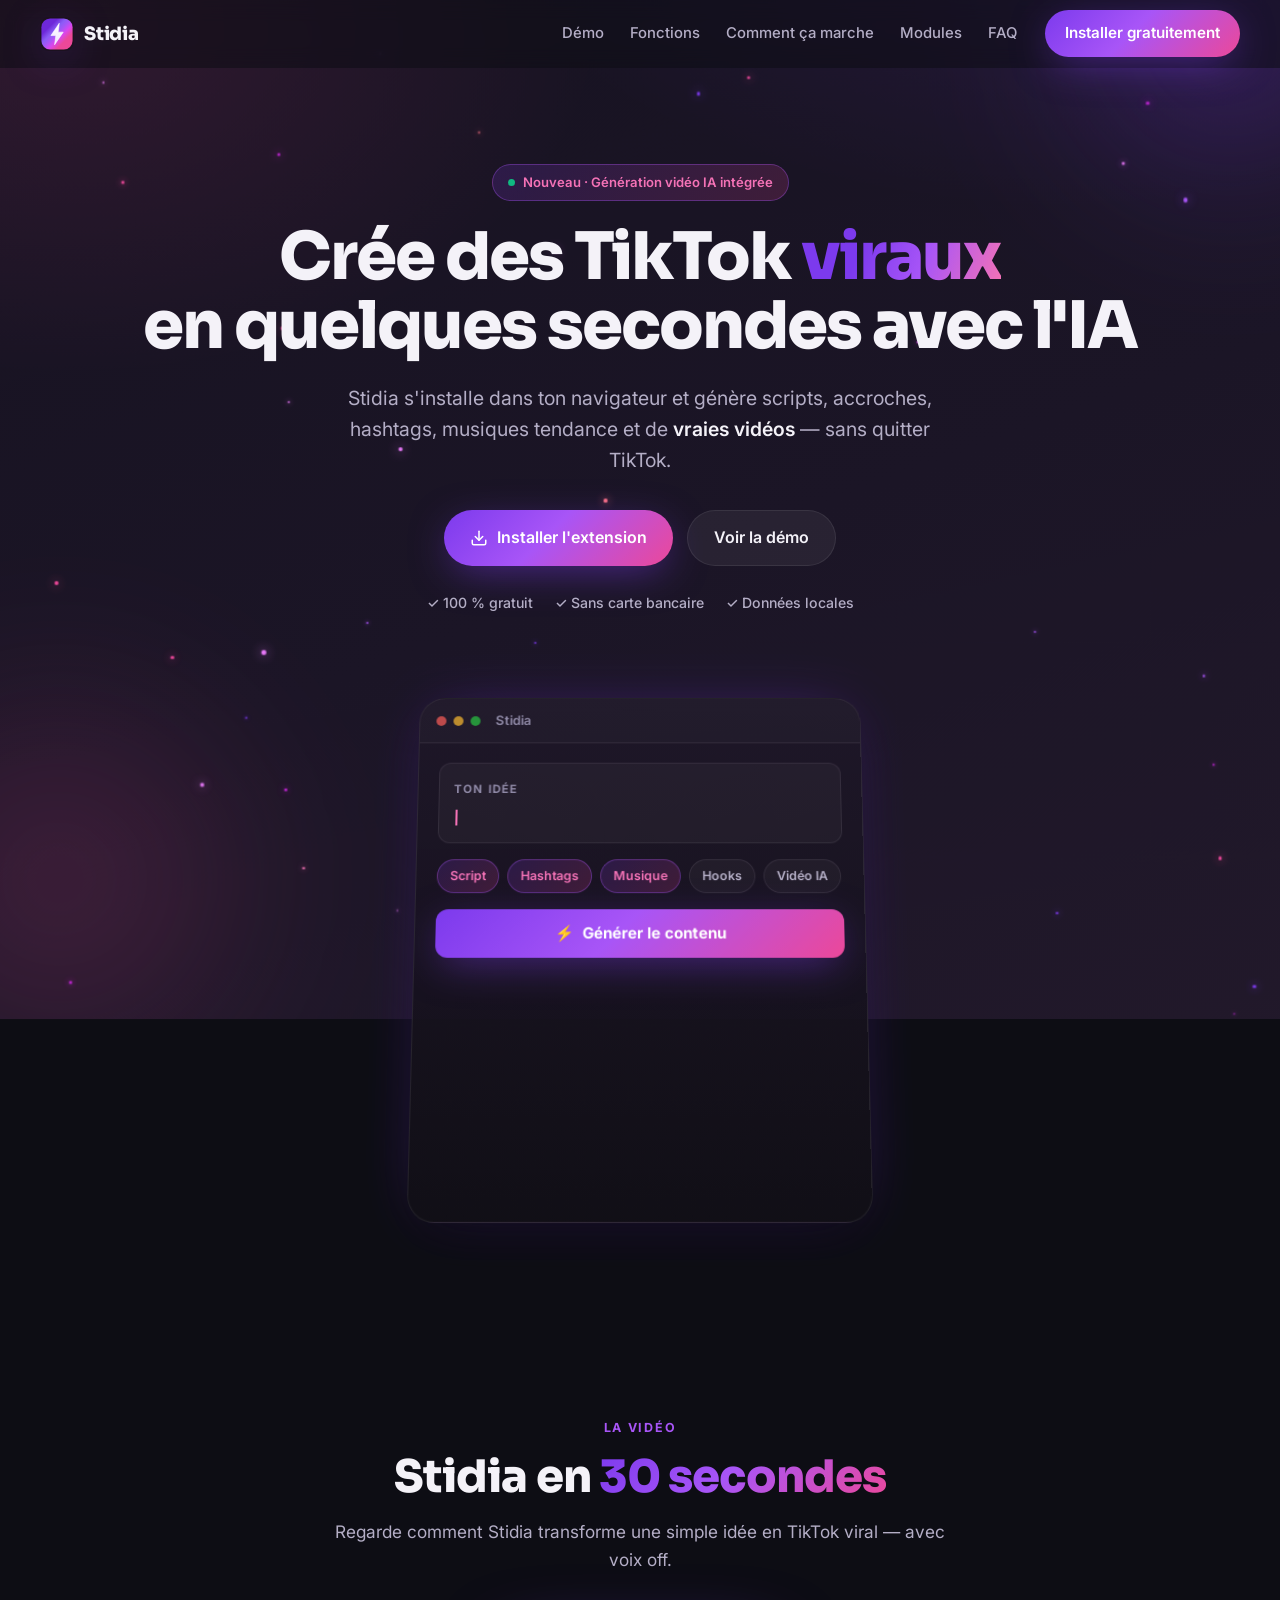
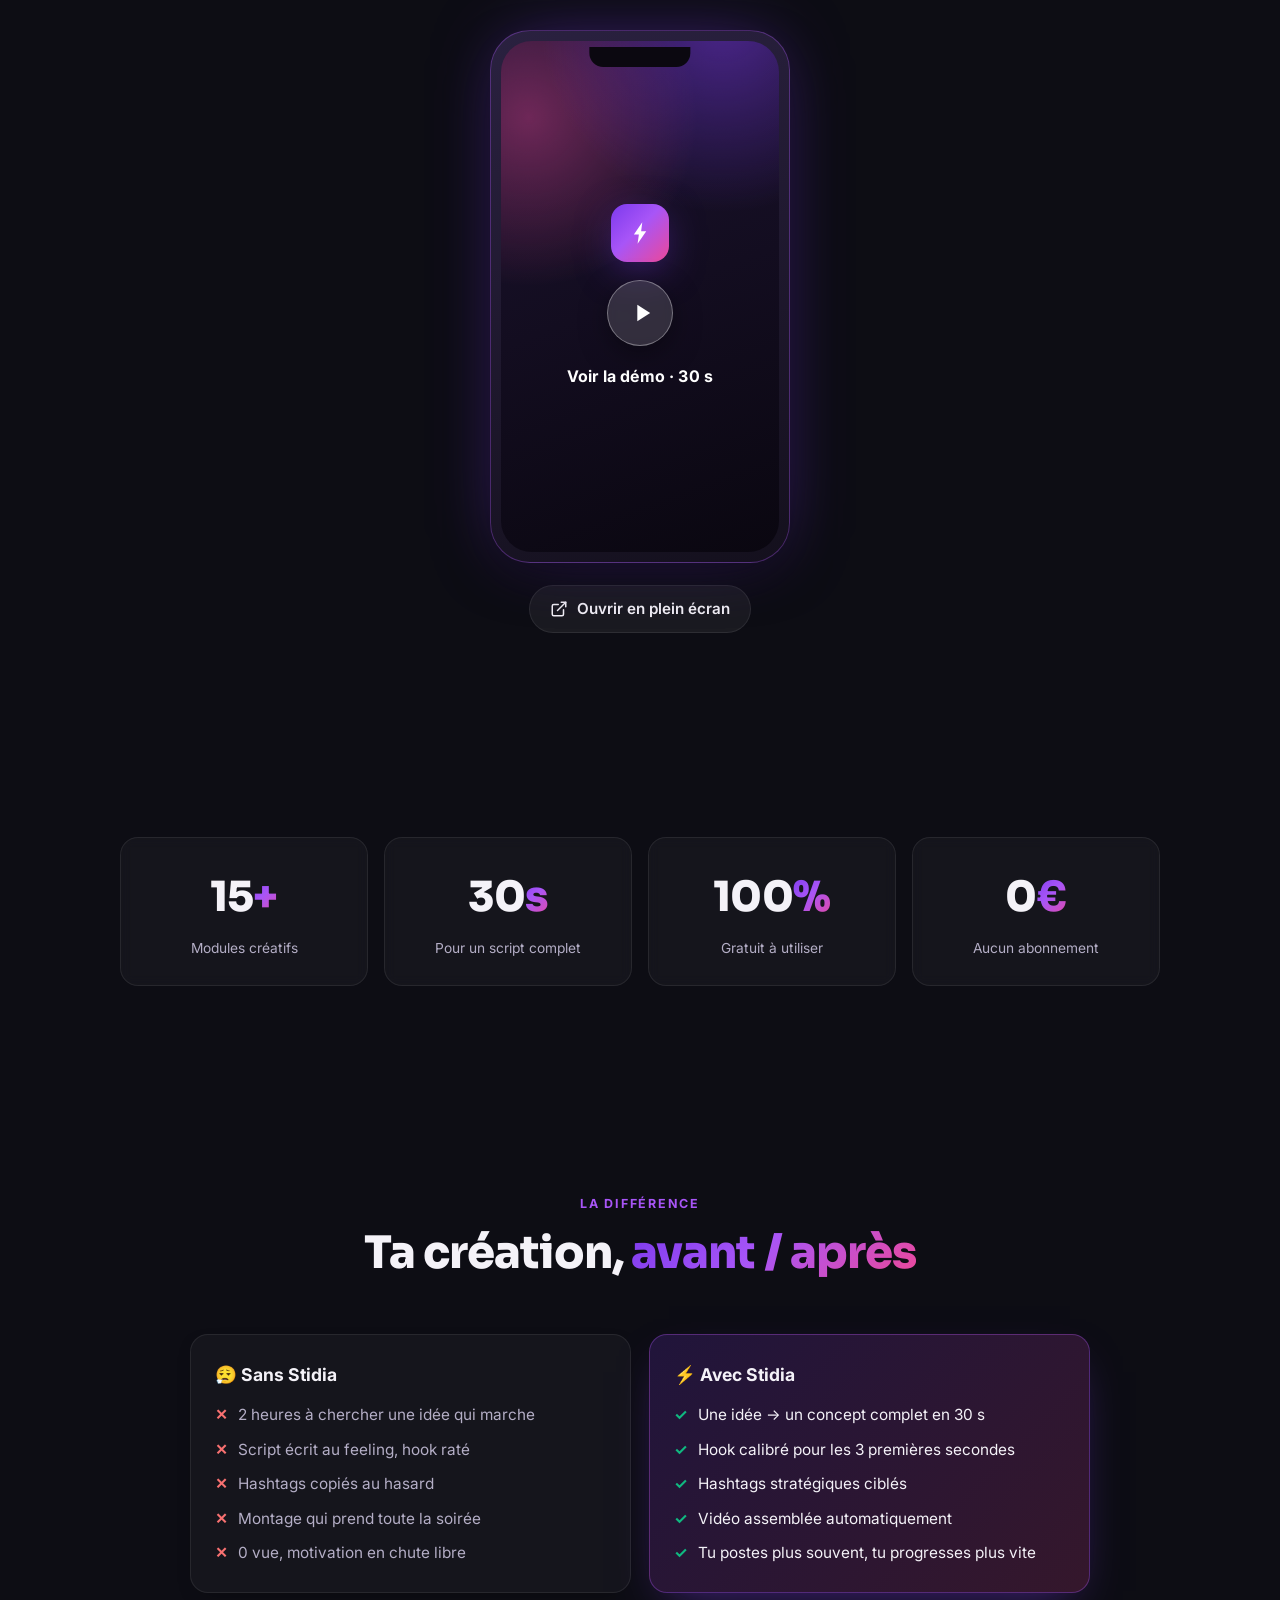
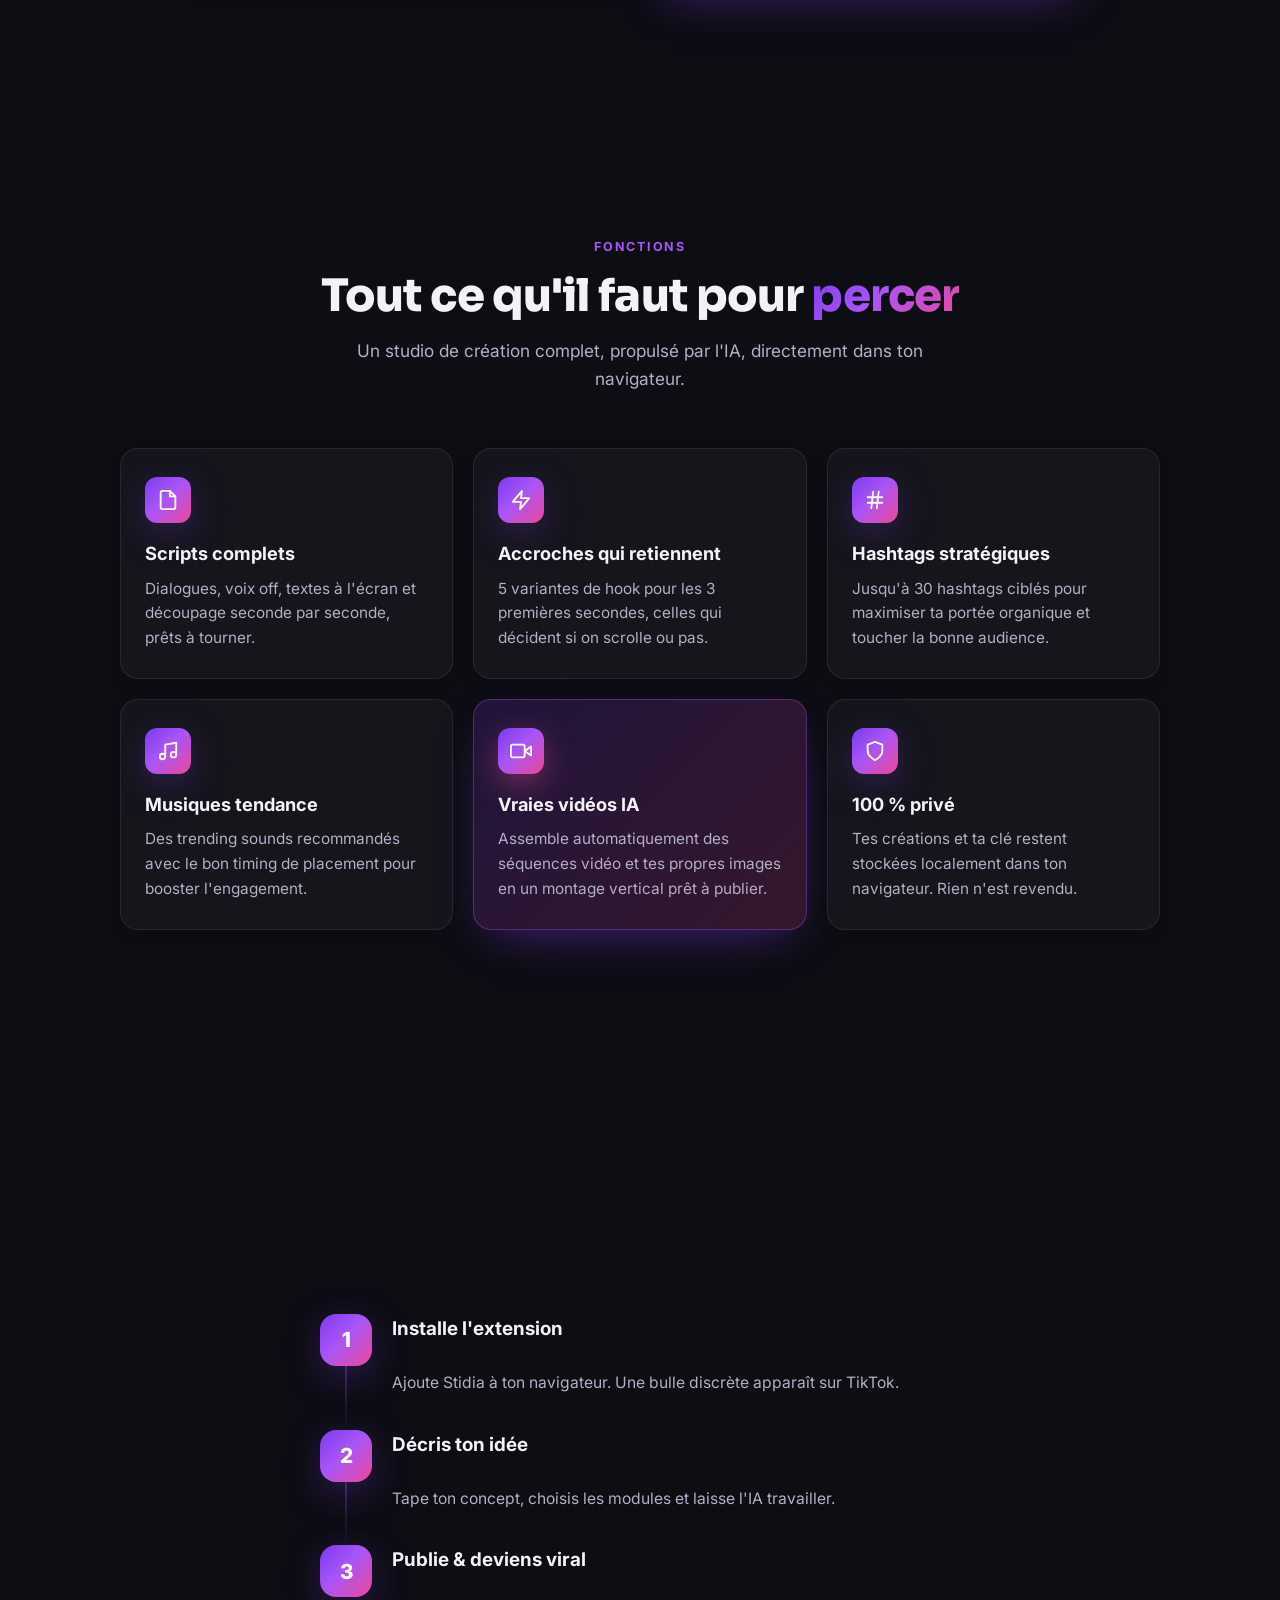
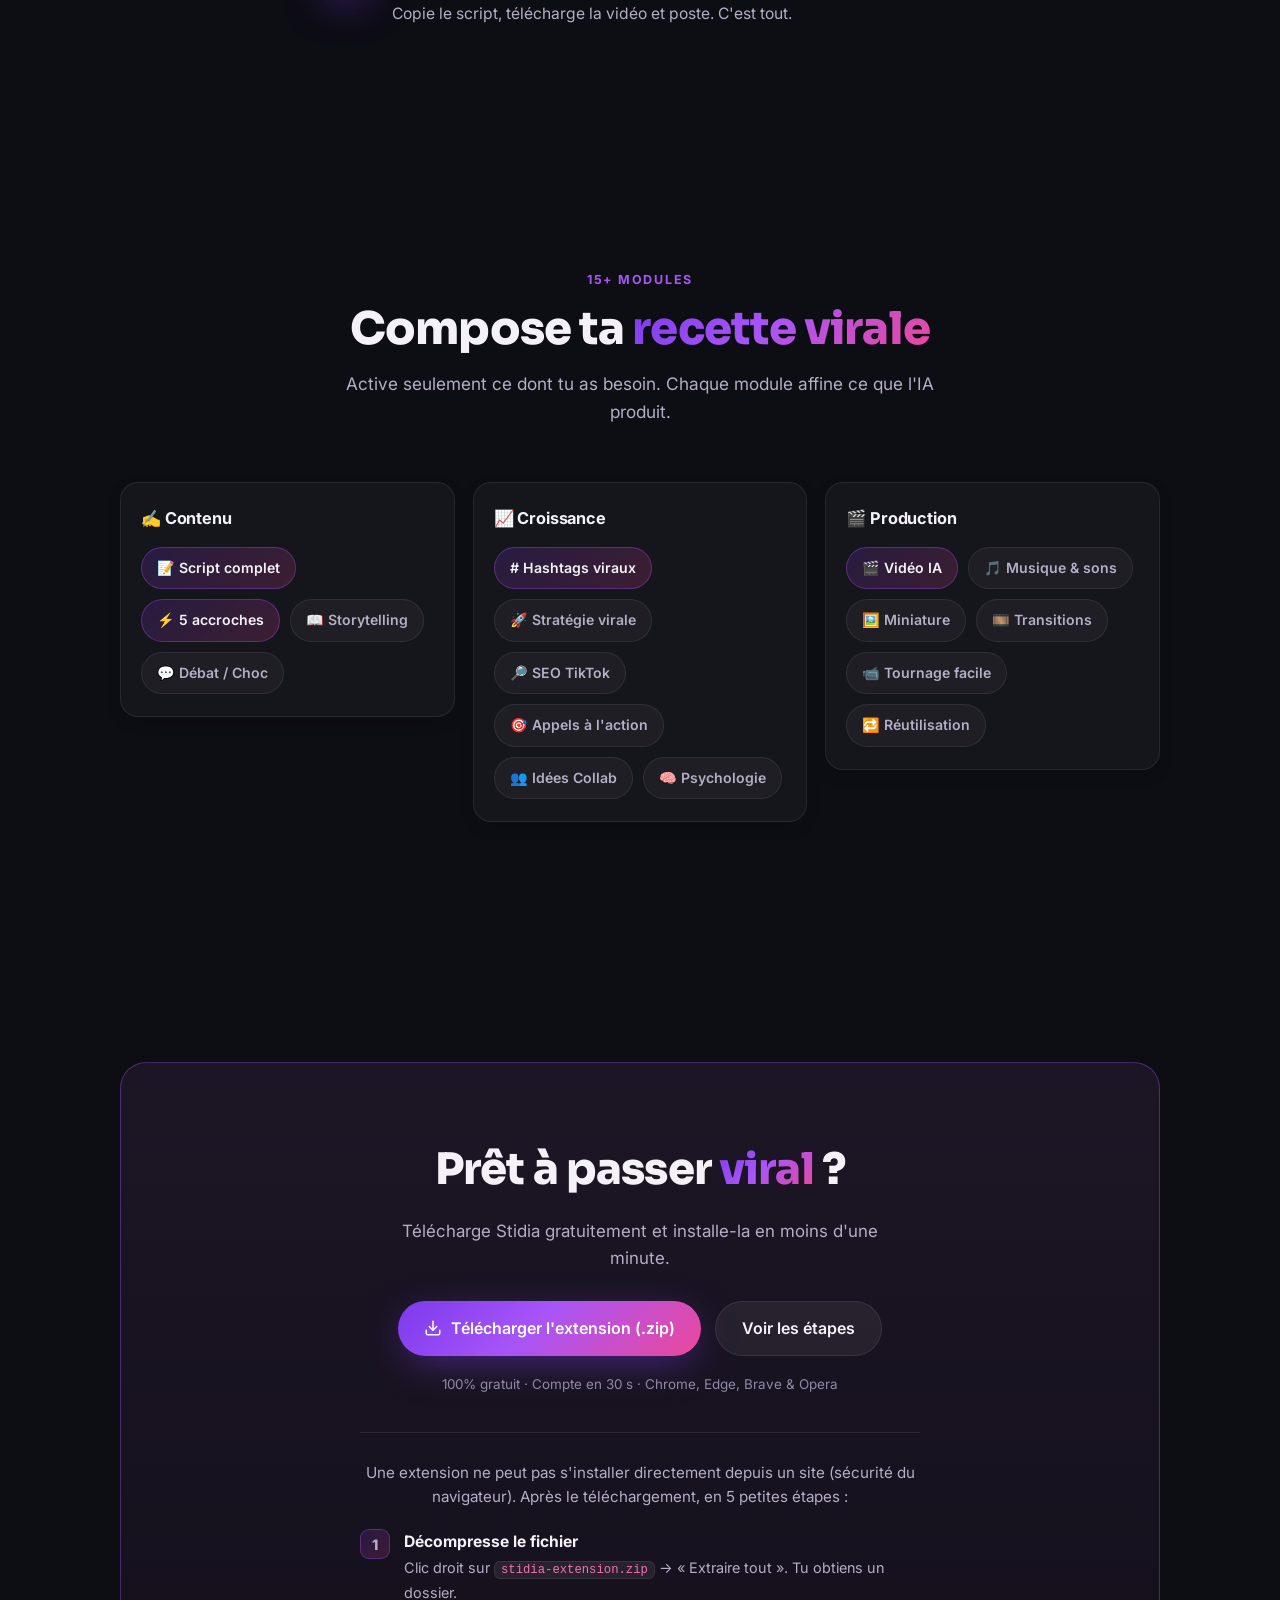
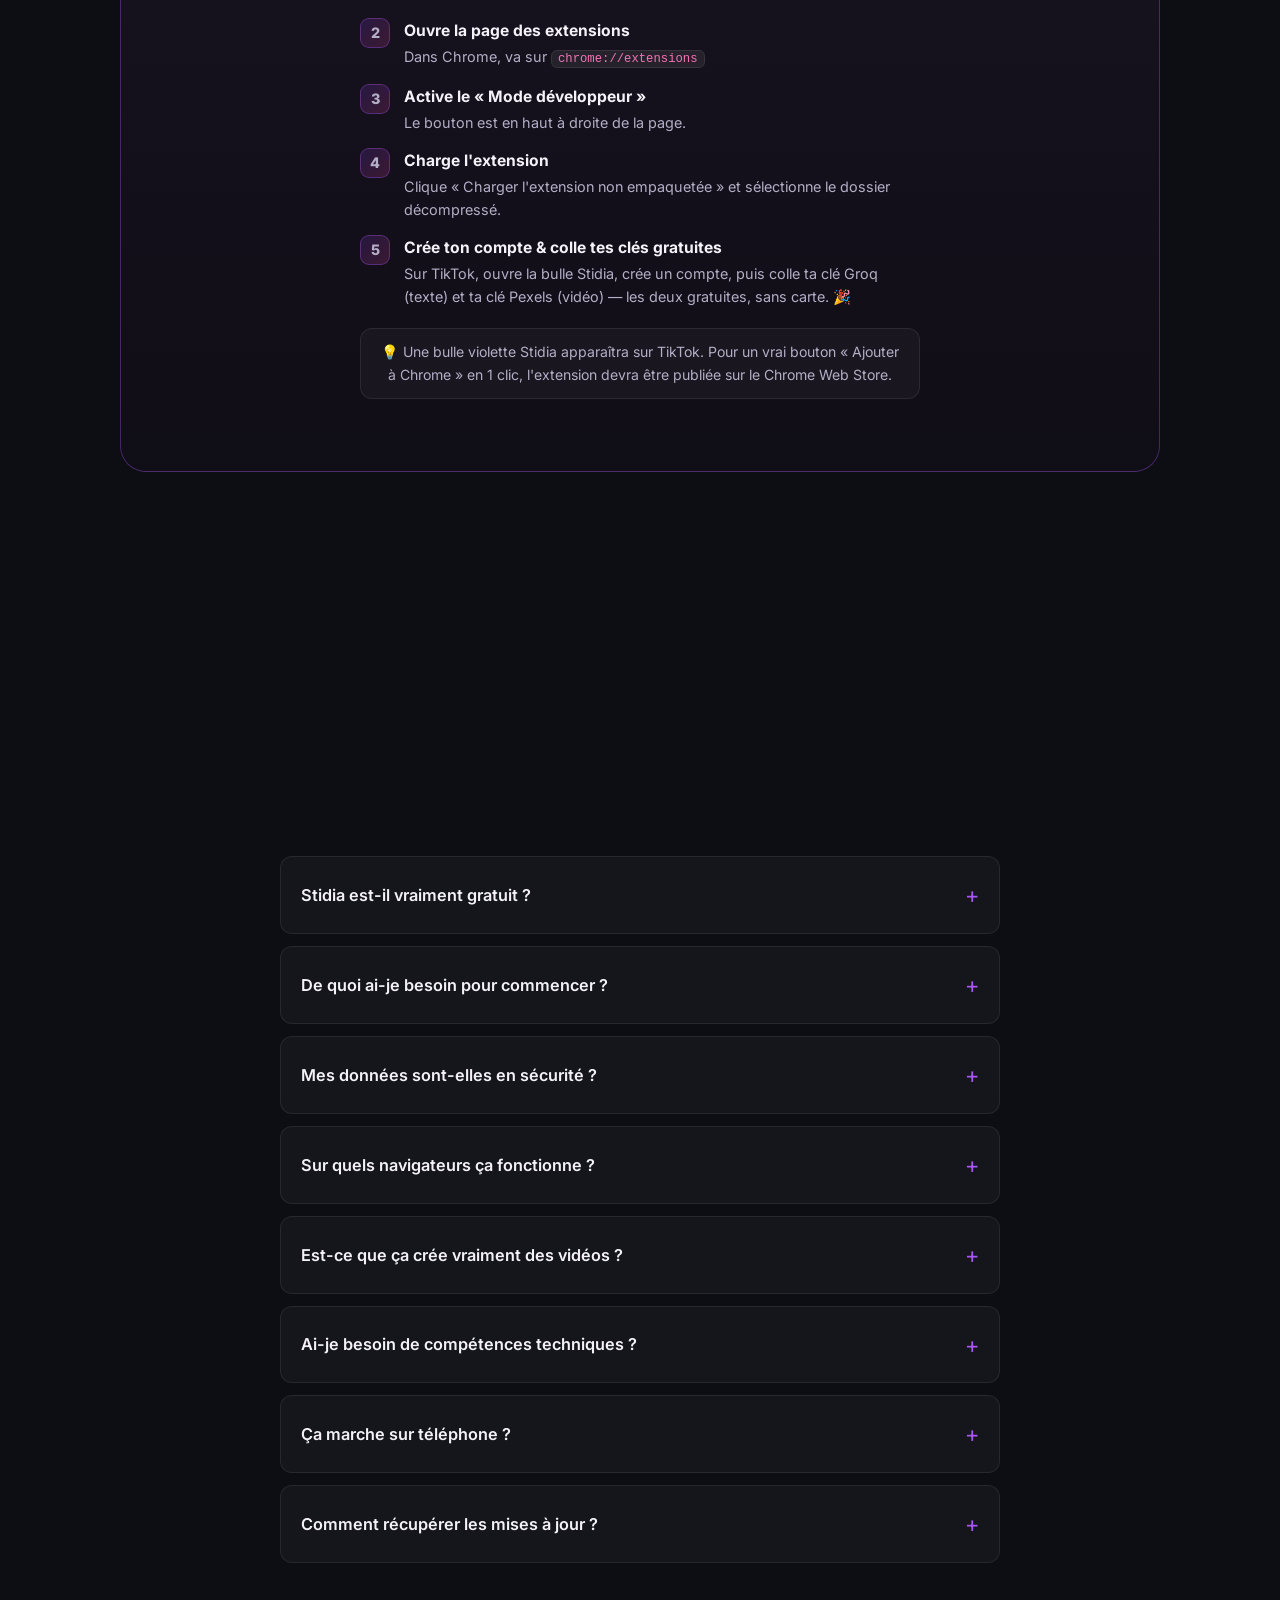
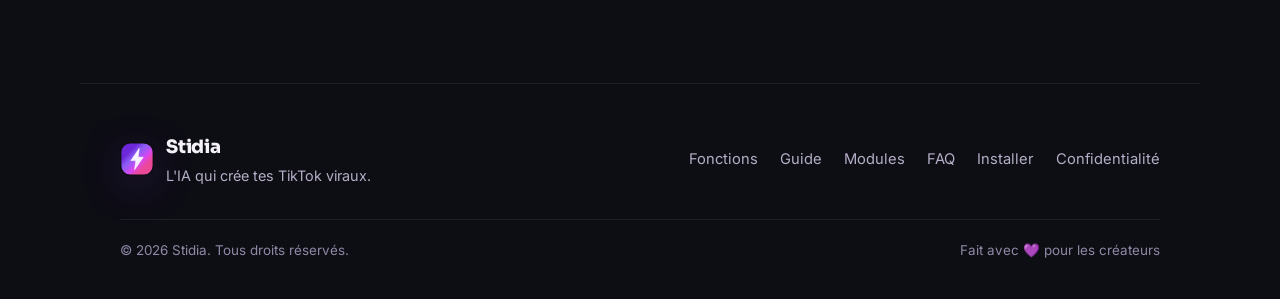
==== commit 1551b468: "feat: demo vivante du mockup hero (frappe + resultats en boucle), section Avant/Apres, export histor" ====
--- a/index.html
+++ b/index.html
@@ -165,7 +165,7 @@
           <div class="mockup__body">
             <div class="mockup__prompt">
               <span class="mockup__label">Ton idée</span>
-              <p>Une vidéo drôle sur les chats qui dominent le monde 🐱</p>
+              <p id="mock-prompt">Une vidéo drôle sur les chats qui dominent le monde 🐱</p>
             </div>
             <div class="mockup__chips">
               <span class="chip chip--on">Script</span>
@@ -174,10 +174,10 @@
               <span class="chip">Hooks</span>
               <span class="chip">Vidéo IA</span>
             </div>
-            <div class="mockup__gen">
+            <div class="mockup__gen" id="mock-gen">
               <span class="mockup__spark">⚡</span> Générer le contenu
             </div>
-            <div class="mockup__out">
+            <div class="mockup__out" id="mock-out">
               <div class="mockup__res">
                 <span class="mockup__res-tag">🎬 Hook</span>
                 <p>« POV : ton chat organise la domination mondiale… »</p>
@@ -241,6 +241,36 @@
       <div class="stats__item reveal">
         <span class="stats__num" data-count="0">0</span><span class="grad-text">€</span>
         <span class="stats__label">Aucun abonnement</span>
+      </div>
+    </section>
+
+    <!-- ═══════════════════════ AVANT / APRÈS ═══════════════════════ -->
+    <section class="section" id="compare">
+      <div class="section__head reveal">
+        <span class="eyebrow">La différence</span>
+        <h2 class="section__title">Ta création, <span class="grad-text">avant / après</span></h2>
+      </div>
+      <div class="compare reveal">
+        <div class="compare__col compare__col--before">
+          <h3 class="compare__title">😮‍💨 Sans Stidia</h3>
+          <ul>
+            <li><span class="x">✕</span> 2 heures à chercher une idée qui marche</li>
+            <li><span class="x">✕</span> Script écrit au feeling, hook raté</li>
+            <li><span class="x">✕</span> Hashtags copiés au hasard</li>
+            <li><span class="x">✕</span> Montage qui prend toute la soirée</li>
+            <li><span class="x">✕</span> 0 vue, motivation en chute libre</li>
+          </ul>
+        </div>
+        <div class="compare__col compare__col--after">
+          <h3 class="compare__title">⚡ Avec Stidia</h3>
+          <ul>
+            <li><span class="v">✓</span> Une idée → un concept complet en 30 s</li>
+            <li><span class="v">✓</span> Hook calibré pour les 3 premières secondes</li>
+            <li><span class="v">✓</span> Hashtags stratégiques ciblés</li>
+            <li><span class="v">✓</span> Vidéo assemblée automatiquement</li>
+            <li><span class="v">✓</span> Tu postes plus souvent, tu progresses plus vite</li>
+          </ul>
+        </div>
       </div>
     </section>
 
--- a/styles.css
+++ b/styles.css
@@ -321,7 +321,23 @@
 .chip--on { color: #fff; border-color: transparent; background: var(--grad-soft); border: 1px solid var(--c-border-2); color: var(--c-pink-2); }
 .mockup__gen { text-align: center; padding: 12px; border-radius: var(--r-md); background: var(--grad); color: #fff; font-weight: 700; font-size: .95rem; box-shadow: var(--shadow-glow); }
 .mockup__spark { margin-right: 4px; }
-.mockup__out { margin-top: 16px; display: flex; flex-direction: column; gap: 9px; }
+.mockup__out { margin-top: 16px; display: flex; flex-direction: column; gap: 9px; min-height: 178px; }
+
+/* États de l'animation "démo vivante" du mockup */
+.mockup--live .mockup__res { opacity: 0; transform: translateY(8px); transition: opacity .45s var(--ease), transform .45s var(--ease); }
+.mockup--live .mockup__res.in { opacity: 1; transform: none; }
+#mock-prompt.typing::after {
+  content: "";
+  display: inline-block;
+  width: 2px; height: 1em;
+  margin-left: 2px;
+  vertical-align: -2px;
+  background: var(--c-pink-2);
+  animation: caretBlink 1s steps(1) infinite;
+}
+@keyframes caretBlink { 50% { opacity: 0; } }
+.mockup__gen { transition: transform .15s var(--ease), filter .15s var(--ease); }
+.mockup__gen.pressed { transform: scale(.96); filter: brightness(1.25); }
 .mockup__res { background: var(--c-surface); border: 1px solid var(--c-border); border-radius: var(--r-md); padding: 9px 12px; }
 .mockup__res-tag { font-size: .68rem; font-weight: 700; text-transform: uppercase; letter-spacing: .06em; color: var(--c-pink-2); }
 .mockup__res p { margin-top: 3px; font-size: .8rem; color: var(--c-text); line-height: 1.35; }
@@ -503,6 +519,34 @@
 .mod--key { color: var(--c-text); background: var(--grad-soft); border-color: var(--c-border-2); }
 
 @media (max-width: 860px) { .mod-groups { grid-template-columns: 1fr; } }
+
+/* ─── Avant / Après ───────────────────────────────────────────────────────────── */
+.compare {
+  display: grid;
+  grid-template-columns: 1fr 1fr;
+  gap: 18px;
+  max-width: 900px;
+  margin: 0 auto;
+}
+.compare__col {
+  padding: 26px 24px;
+  border-radius: var(--r-lg);
+  border: 1px solid var(--c-border);
+  background: var(--c-surface);
+  box-shadow: 0 6px 22px -14px rgba(0, 0, 0, .7);
+}
+.compare__col--after {
+  background: var(--grad-soft);
+  border-color: var(--c-border-2);
+  box-shadow: 0 18px 44px -20px rgba(124, 58, 237, .55);
+}
+.compare__title { font-size: 1.1rem; font-weight: 700; margin-bottom: 14px; }
+.compare__col ul { list-style: none; display: flex; flex-direction: column; gap: 10px; }
+.compare__col li { display: flex; gap: 10px; align-items: flex-start; color: var(--c-muted); font-size: .96rem; }
+.compare__col--after li { color: var(--c-text); }
+.compare .x { color: #F87171; font-weight: 700; flex: none; }
+.compare .v { color: var(--c-green); font-weight: 700; flex: none; }
+@media (max-width: 720px) { .compare { grid-template-columns: 1fr; } }
 
 /* ─── CTA ─────────────────────────────────────────────────────────────────────── */
 .cta {
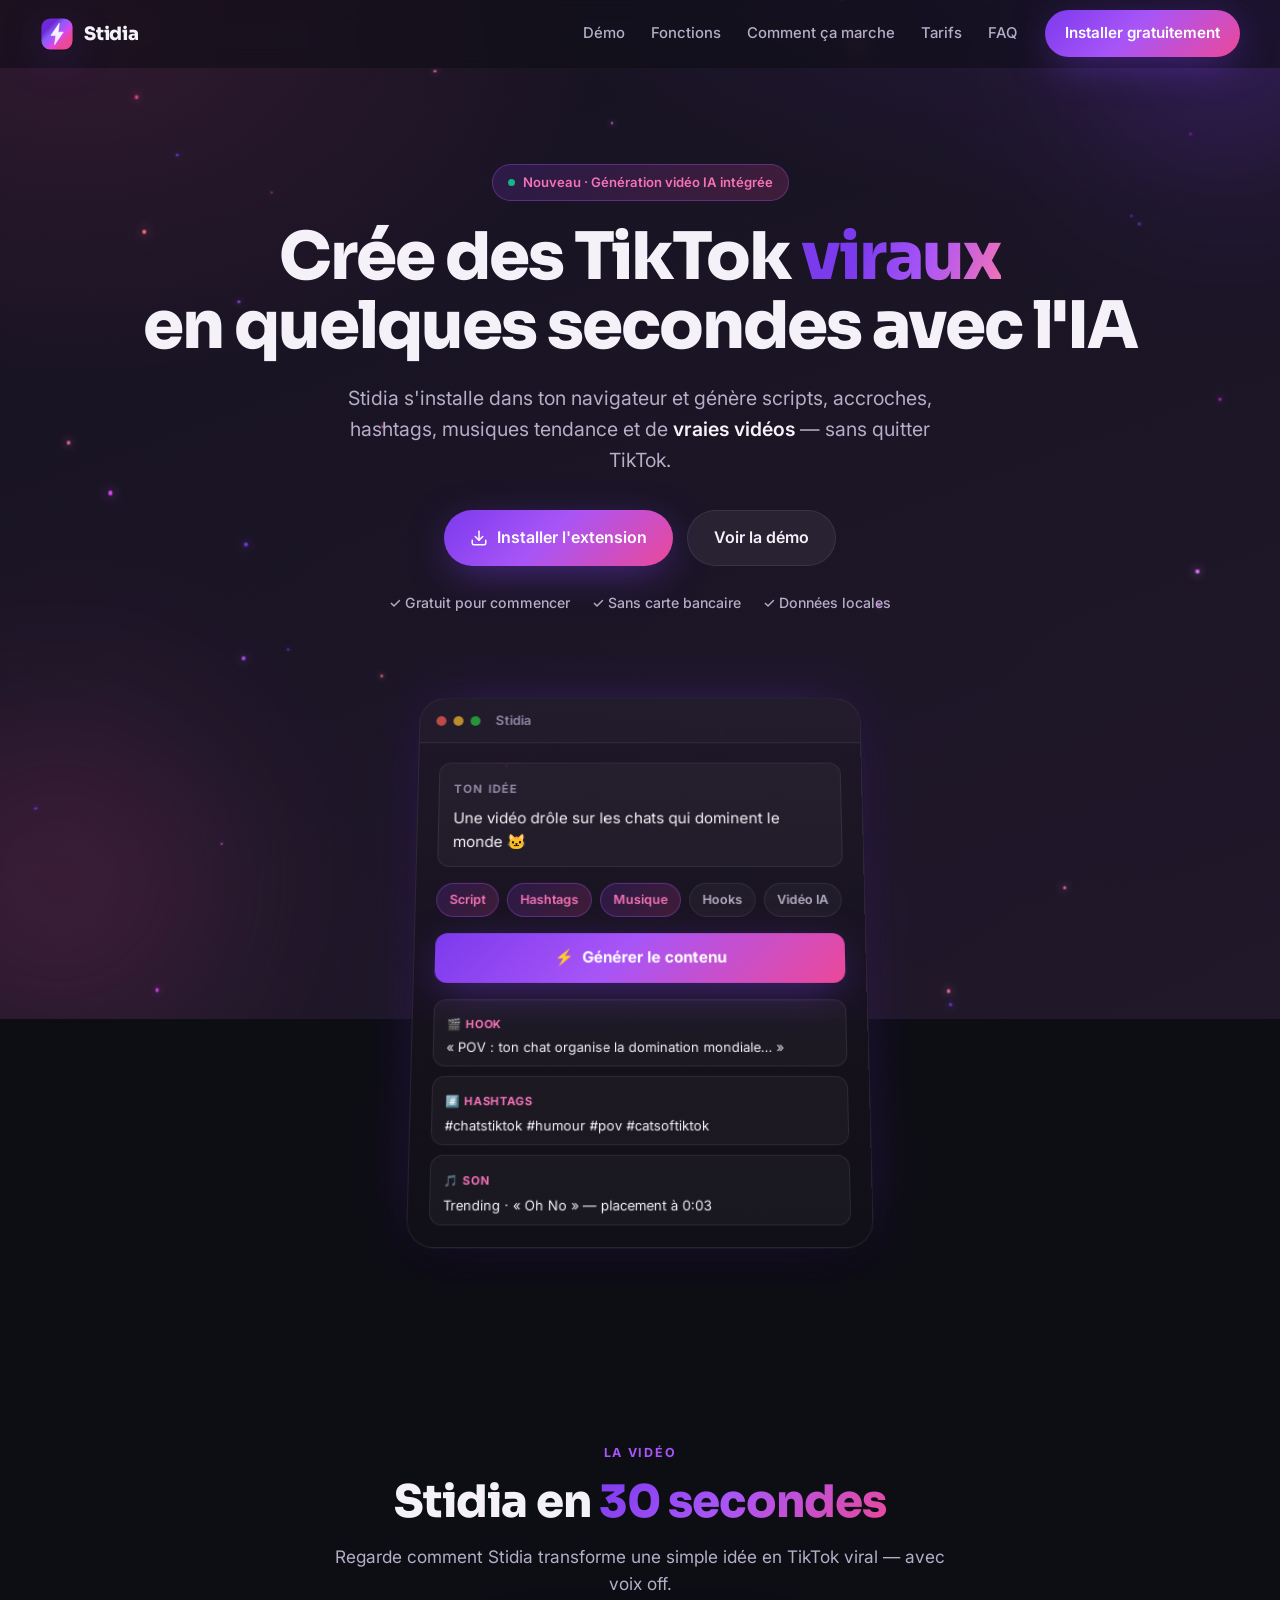
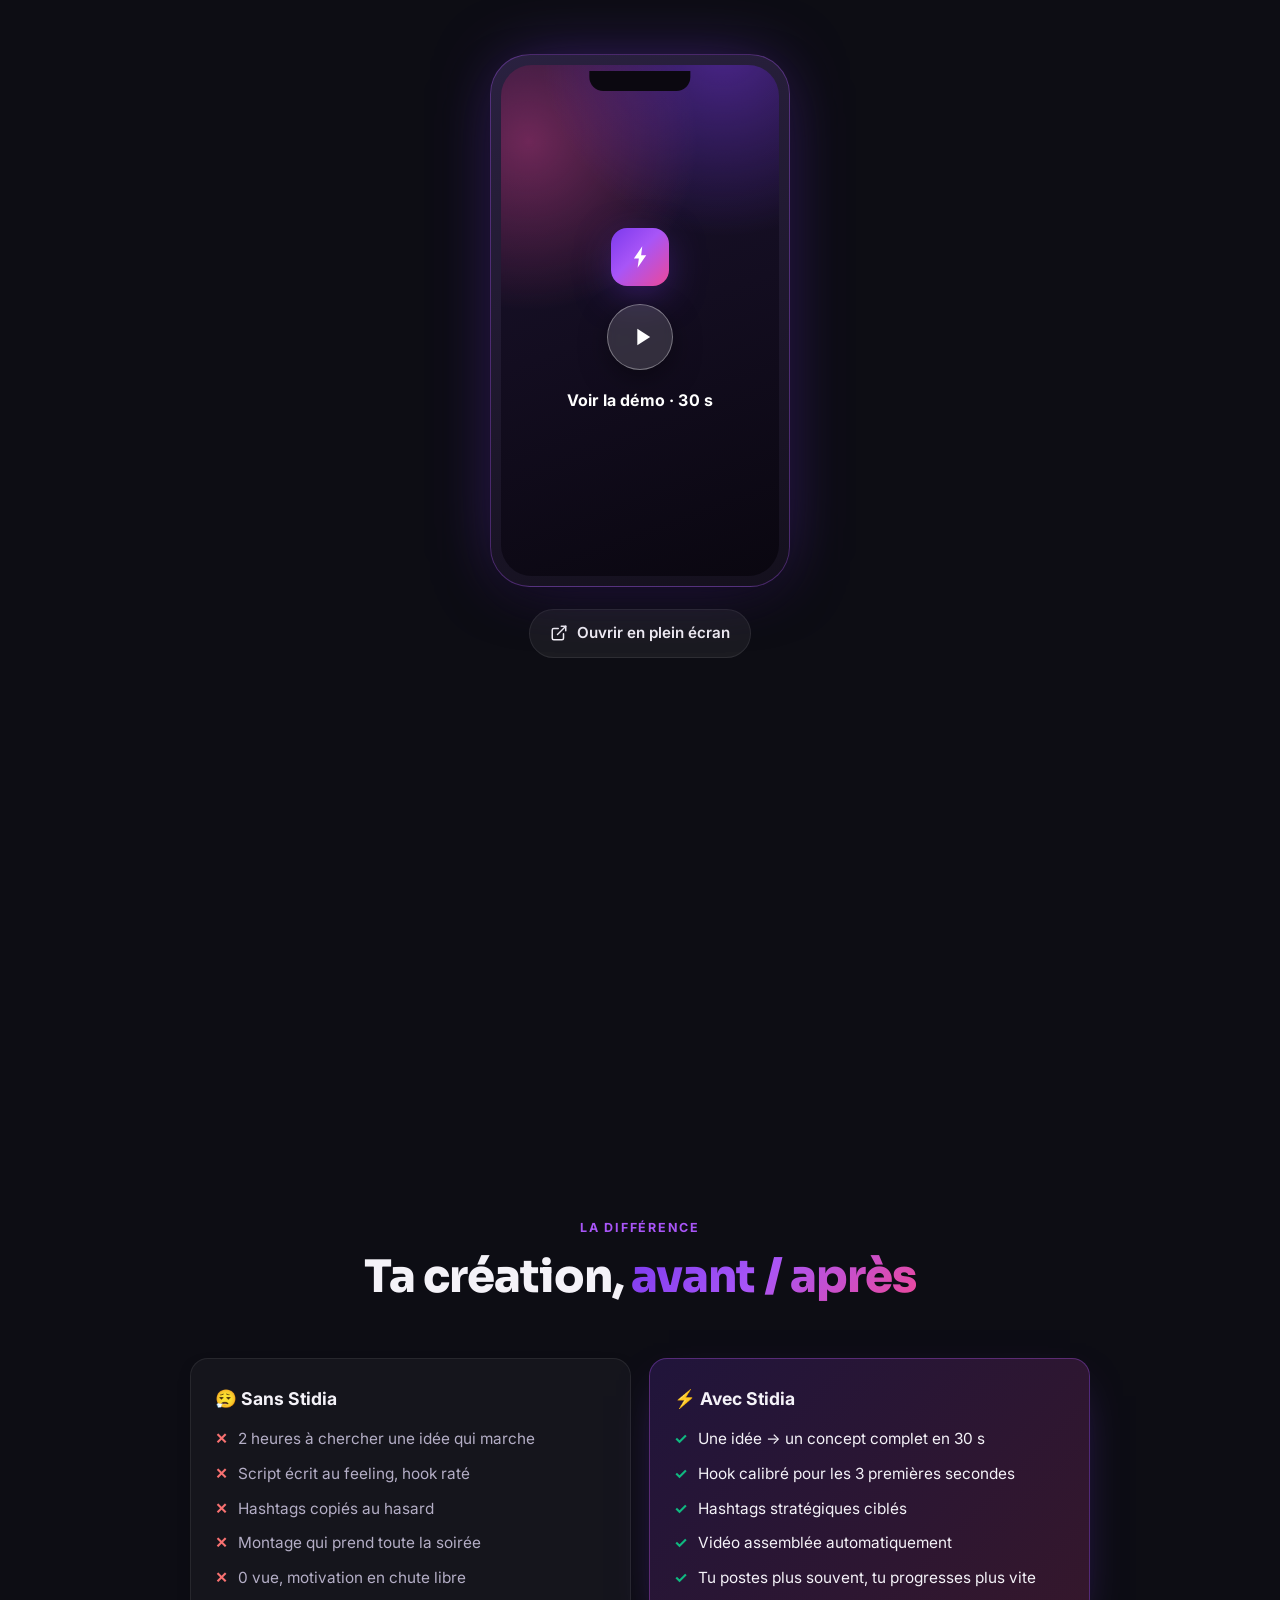
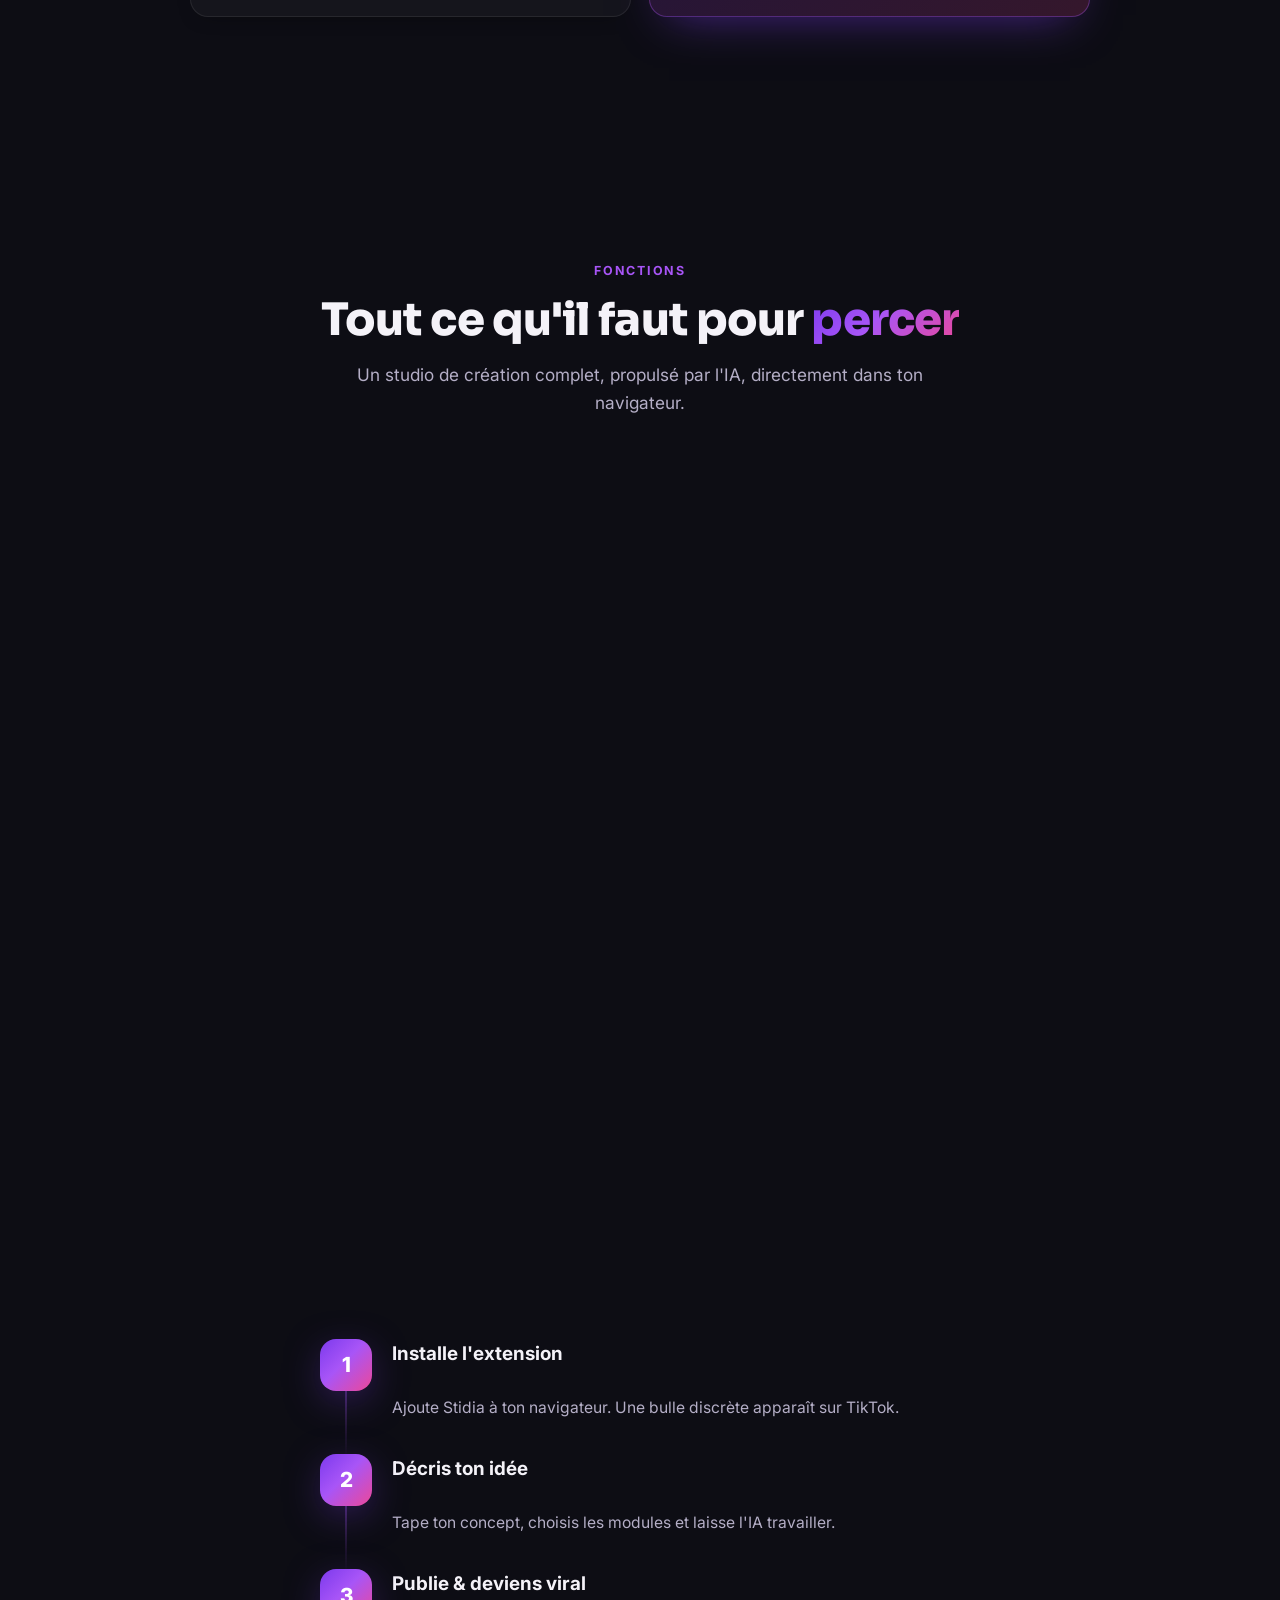
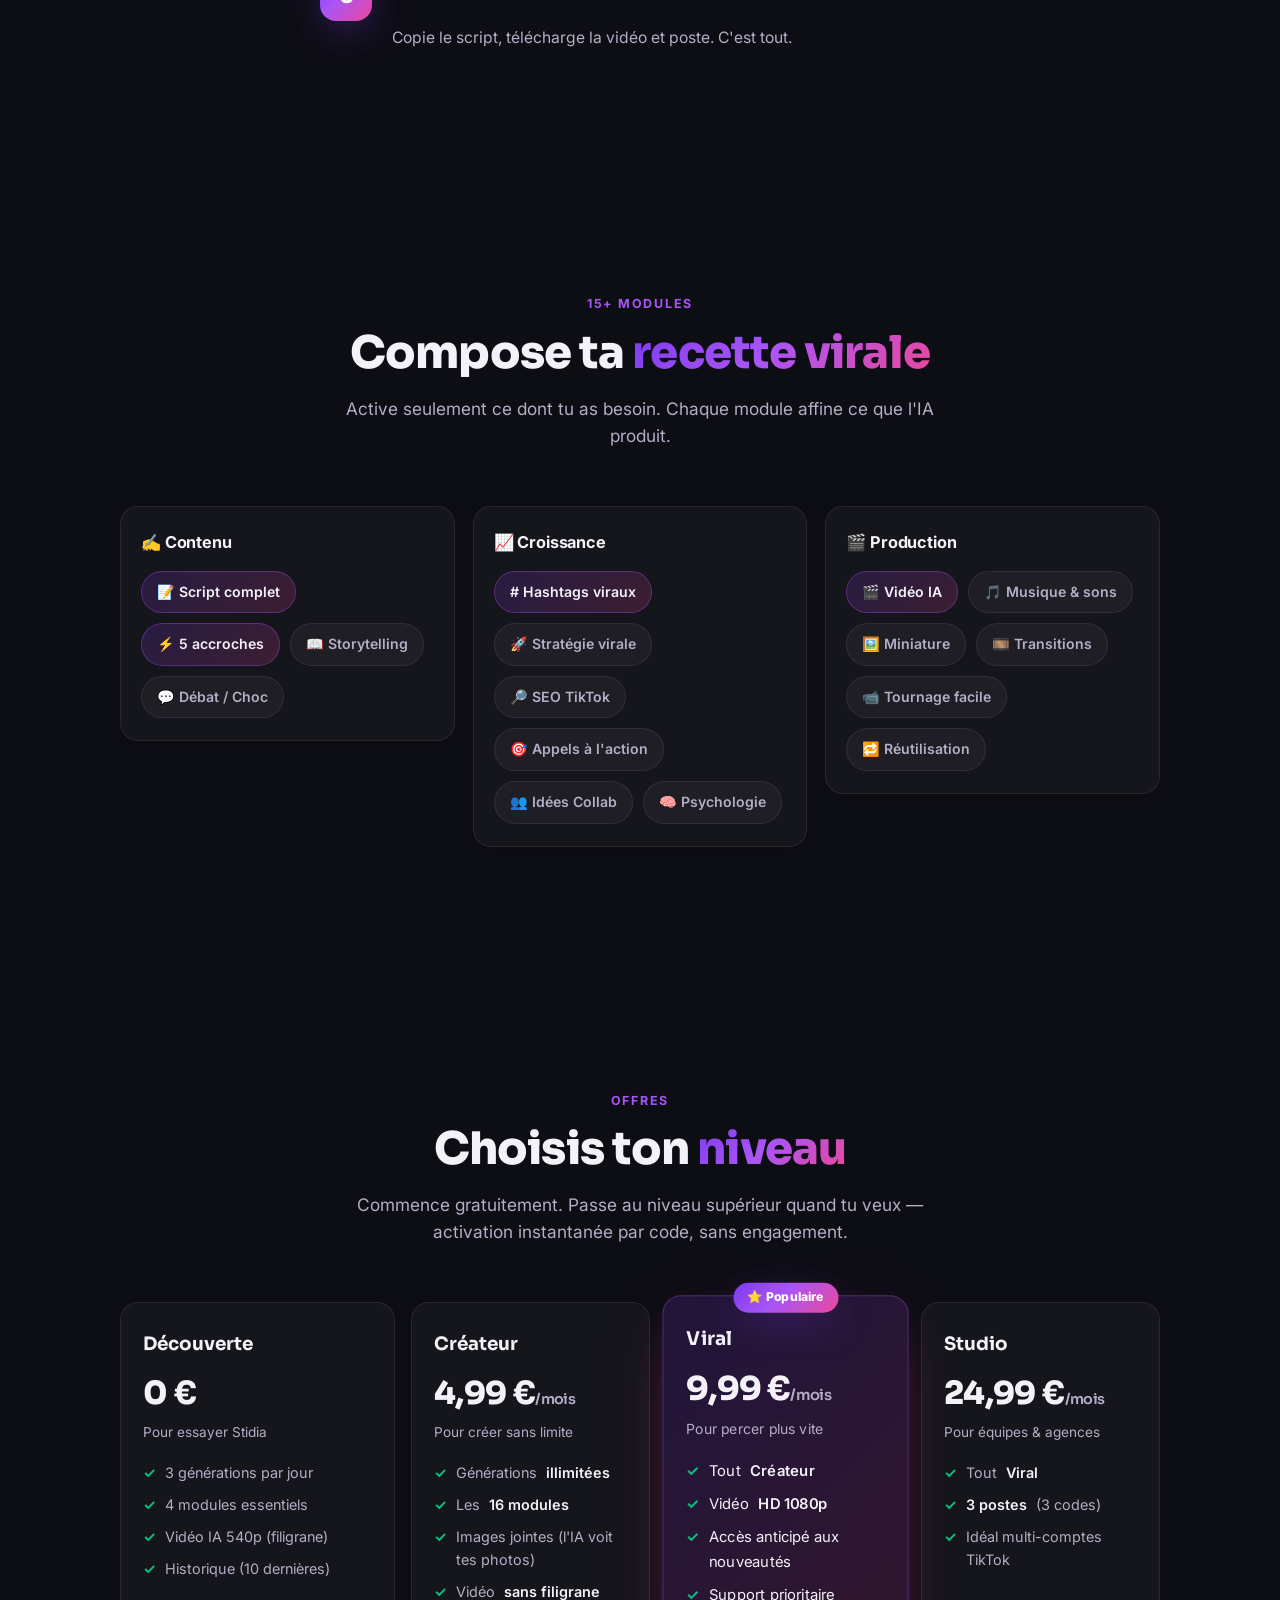
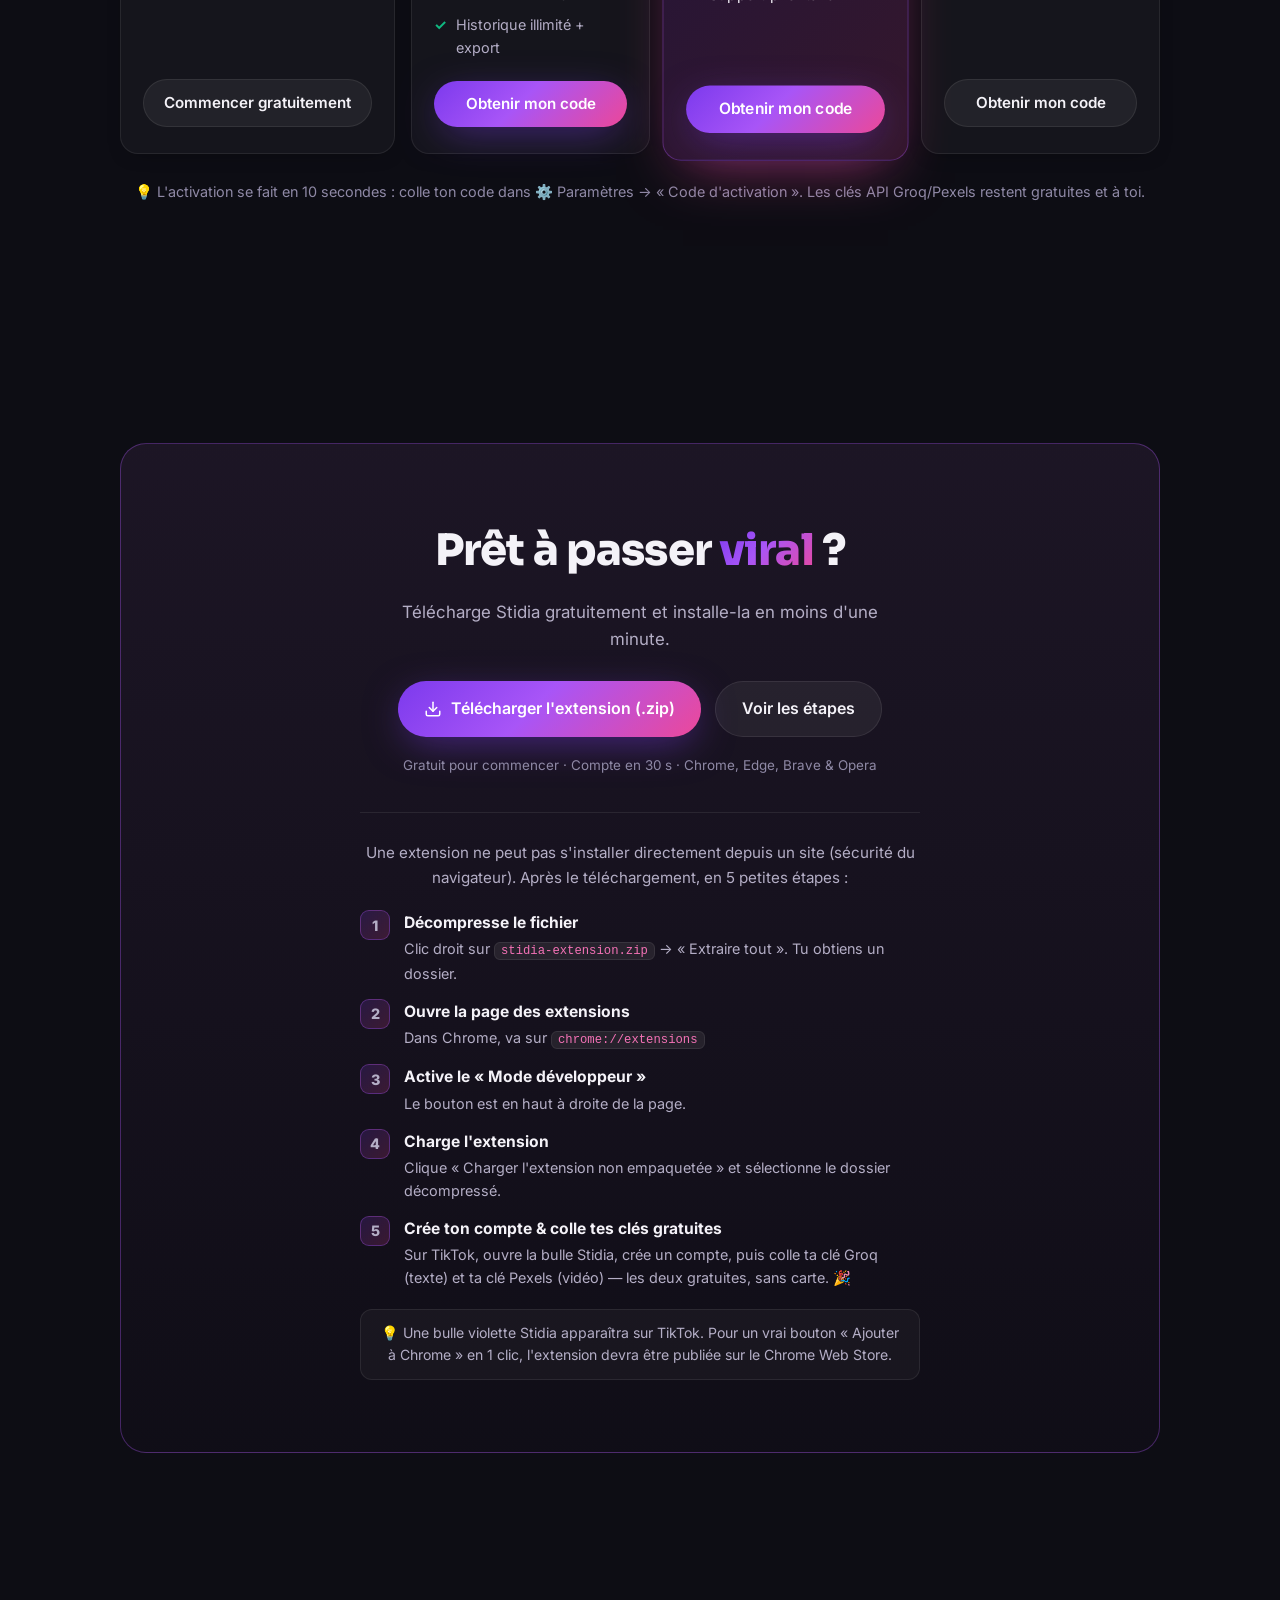
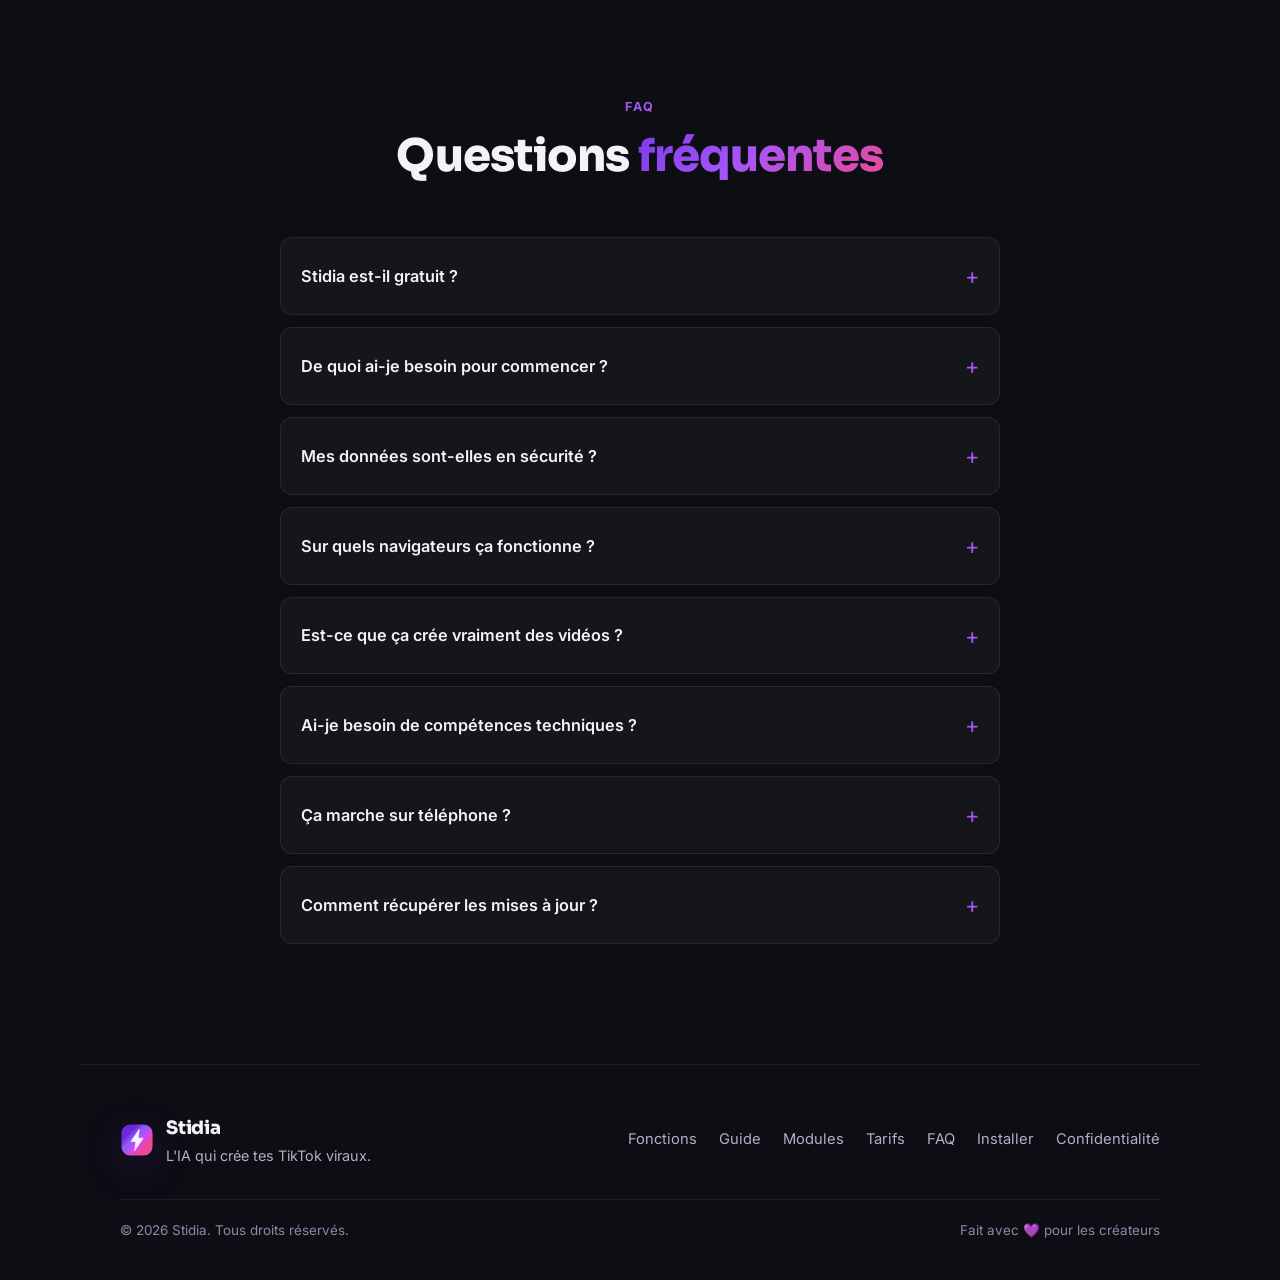
==== commit c8d1de1f: "feat: offres payantes (Decouverte/Createur/Viral/Studio) + extension v1.4.0 Site : section Tarifs (4" ====
--- a/index.html
+++ b/index.html
@@ -46,7 +46,7 @@
     "@context": "https://schema.org",
     "@type": "FAQPage",
     "mainEntity": [
-      { "@type": "Question", "name": "Stidia est-il vraiment gratuit ?", "acceptedAnswer": { "@type": "Answer", "text": "Oui, 100% gratuit et sans carte bancaire. Tu utilises tes propres clés API gratuites : Groq pour le texte et Pexels pour la vidéo." } },
+      { "@type": "Question", "name": "Stidia est-il gratuit ?", "acceptedAnswer": { "@type": "Answer", "text": "L'offre Découverte est gratuite (3 générations/jour, modules essentiels). Les offres payantes (dès 4,99€/mois) débloquent les générations illimitées, les 16 modules et la vidéo HD." } },
       { "@type": "Question", "name": "De quoi ai-je besoin pour commencer ?", "acceptedAnswer": { "@type": "Answer", "text": "Un compte Stidia créé dans l'extension, une clé Groq (texte) et une clé Pexels (vidéo). Tout est gratuit, sans carte bancaire." } },
       { "@type": "Question", "name": "Sur quels navigateurs ça fonctionne ?", "acceptedAnswer": { "@type": "Answer", "text": "Sur tous les navigateurs basés sur Chromium : Chrome, Edge, Brave et Opera." } },
       { "@type": "Question", "name": "Est-ce que ça crée vraiment des vidéos ?", "acceptedAnswer": { "@type": "Answer", "text": "Oui, Stidia assemble des séquences vidéo et tes propres images en un montage vertical prêt à publier." } },
@@ -104,7 +104,7 @@
       <a href="#demo">Démo</a>
       <a href="#features">Fonctions</a>
       <a href="#how">Comment ça marche</a>
-      <a href="#modules">Modules</a>
+      <a href="#pricing">Tarifs</a>
       <a href="#faq">FAQ</a>
     </nav>
 
@@ -148,7 +148,7 @@
       </div>
 
       <ul class="hero__badges reveal" aria-label="Points clés">
-        <li>✓ 100 % gratuit</li>
+        <li>✓ Gratuit pour commencer</li>
         <li>✓ Sans carte bancaire</li>
         <li>✓ Données locales</li>
       </ul>
@@ -236,11 +236,11 @@
       </div>
       <div class="stats__item reveal">
         <span class="stats__num" data-count="100">0</span><span class="grad-text">%</span>
-        <span class="stats__label">Gratuit à utiliser</span>
+        <span class="stats__label">Privé, données locales</span>
       </div>
       <div class="stats__item reveal">
         <span class="stats__num" data-count="0">0</span><span class="grad-text">€</span>
-        <span class="stats__label">Aucun abonnement</span>
+        <span class="stats__label">Pour commencer</span>
       </div>
     </section>
 
@@ -402,6 +402,76 @@
       </div>
     </section>
 
+    <!-- ═══════════════════════ TARIFS ═══════════════════════ -->
+    <section class="section" id="pricing">
+      <div class="section__head reveal">
+        <span class="eyebrow">Offres</span>
+        <h2 class="section__title">Choisis ton <span class="grad-text">niveau</span></h2>
+        <p class="section__lead">Commence gratuitement. Passe au niveau supérieur quand tu veux — activation instantanée par code, sans engagement.</p>
+      </div>
+
+      <div class="pricing reveal">
+        <!-- Découverte -->
+        <div class="price-card">
+          <h3 class="price-card__name">Découverte</h3>
+          <div class="price-card__price">0 €<span></span></div>
+          <p class="price-card__tag">Pour essayer Stidia</p>
+          <ul class="price-card__list">
+            <li><span class="v">✓</span> 3 générations par jour</li>
+            <li><span class="v">✓</span> 4 modules essentiels</li>
+            <li><span class="v">✓</span> Vidéo IA 540p (filigrane)</li>
+            <li><span class="v">✓</span> Historique (10 dernières)</li>
+          </ul>
+          <a href="#download" class="btn btn--ghost price-card__cta">Commencer gratuitement</a>
+        </div>
+
+        <!-- Créateur -->
+        <div class="price-card">
+          <h3 class="price-card__name">Créateur</h3>
+          <div class="price-card__price">4,99 €<span>/mois</span></div>
+          <p class="price-card__tag">Pour créer sans limite</p>
+          <ul class="price-card__list">
+            <li><span class="v">✓</span> Générations <strong>illimitées</strong></li>
+            <li><span class="v">✓</span> Les <strong>16 modules</strong></li>
+            <li><span class="v">✓</span> Images jointes (l'IA voit tes photos)</li>
+            <li><span class="v">✓</span> Vidéo <strong>sans filigrane</strong></li>
+            <li><span class="v">✓</span> Historique illimité + export</li>
+          </ul>
+          <a href="mailto:u6985095209@gmail.com?subject=Stidia%20—%20Offre%20Cr%C3%A9ateur" class="btn btn--primary price-card__cta">Obtenir mon code</a>
+        </div>
+
+        <!-- Viral (mise en avant) -->
+        <div class="price-card price-card--hot">
+          <span class="price-card__flag">⭐ Populaire</span>
+          <h3 class="price-card__name">Viral</h3>
+          <div class="price-card__price">9,99 €<span>/mois</span></div>
+          <p class="price-card__tag">Pour percer plus vite</p>
+          <ul class="price-card__list">
+            <li><span class="v">✓</span> Tout <strong>Créateur</strong></li>
+            <li><span class="v">✓</span> Vidéo <strong>HD 1080p</strong></li>
+            <li><span class="v">✓</span> Accès anticipé aux nouveautés</li>
+            <li><span class="v">✓</span> Support prioritaire</li>
+          </ul>
+          <a href="mailto:u6985095209@gmail.com?subject=Stidia%20—%20Offre%20Viral" class="btn btn--primary price-card__cta">Obtenir mon code</a>
+        </div>
+
+        <!-- Studio -->
+        <div class="price-card">
+          <h3 class="price-card__name">Studio</h3>
+          <div class="price-card__price">24,99 €<span>/mois</span></div>
+          <p class="price-card__tag">Pour équipes &amp; agences</p>
+          <ul class="price-card__list">
+            <li><span class="v">✓</span> Tout <strong>Viral</strong></li>
+            <li><span class="v">✓</span> <strong>3 postes</strong> (3 codes)</li>
+            <li><span class="v">✓</span> Idéal multi-comptes TikTok</li>
+          </ul>
+          <a href="mailto:u6985095209@gmail.com?subject=Stidia%20—%20Offre%20Studio" class="btn btn--ghost price-card__cta">Obtenir mon code</a>
+        </div>
+      </div>
+
+      <p class="pricing__note reveal">💡 L'activation se fait en 10 secondes : colle ton code dans ⚙️ Paramètres → « Code d'activation ». Les clés API Groq/Pexels restent gratuites et à toi.</p>
+    </section>
+
     <!-- ═══════════════════════ CTA DOWNLOAD ═══════════════════════ -->
     <section class="section" id="download">
       <div class="cta reveal">
@@ -415,7 +485,7 @@
           </a>
           <a href="#install-steps" class="btn btn--ghost btn--lg">Voir les étapes</a>
         </div>
-        <p class="cta__fine">100% gratuit · Compte en 30 s · Chrome, Edge, Brave &amp; Opera</p>
+        <p class="cta__fine">Gratuit pour commencer · Compte en 30 s · Chrome, Edge, Brave &amp; Opera</p>
 
         <!-- Guide d'installation -->
         <div class="install" id="install-steps">
@@ -456,8 +526,8 @@
 
       <div class="faq reveal">
         <details class="faq__item">
-          <summary>Stidia est-il vraiment gratuit ?</summary>
-          <p>Oui. Stidia est 100 % gratuit et ne demande aucune carte bancaire. Tu utilises tes propres clés d'API gratuites : Groq pour le texte et Pexels pour la vidéo.</p>
+          <summary>Stidia est-il gratuit ?</summary>
+          <p>L'offre <strong>Découverte</strong> est 100 % gratuite, sans carte bancaire : 3 générations par jour avec les modules essentiels. Les <a href="#pricing">offres payantes</a> débloquent les générations illimitées, les 16 modules, la vidéo HD et plus. Les clés API (Groq, Pexels) restent gratuites dans tous les cas.</p>
         </details>
         <details class="faq__item">
           <summary>De quoi ai-je besoin pour commencer ?</summary>
@@ -505,6 +575,7 @@
         <a href="#features">Fonctions</a>
         <a href="#how">Guide</a>
         <a href="#modules">Modules</a>
+        <a href="#pricing">Tarifs</a>
         <a href="#faq">FAQ</a>
         <a href="#download">Installer</a>
         <a href="privacy.html">Confidentialité</a>
--- a/styles.css
+++ b/styles.css
@@ -547,6 +547,54 @@
 .compare .x { color: #F87171; font-weight: 700; flex: none; }
 .compare .v { color: var(--c-green); font-weight: 700; flex: none; }
 @media (max-width: 720px) { .compare { grid-template-columns: 1fr; } }
+
+/* ─── Tarifs ──────────────────────────────────────────────────────────────────── */
+.pricing {
+  display: grid;
+  grid-template-columns: repeat(4, 1fr);
+  gap: 16px;
+  align-items: stretch;
+}
+.price-card {
+  position: relative;
+  display: flex;
+  flex-direction: column;
+  padding: 26px 22px;
+  background: var(--c-surface);
+  border: 1px solid var(--c-border);
+  border-radius: var(--r-lg);
+  box-shadow: 0 6px 22px -14px rgba(0, 0, 0, .7);
+}
+.price-card--hot {
+  background: var(--grad-soft);
+  border-color: var(--c-border-2);
+  box-shadow: 0 22px 54px -20px rgba(236, 72, 153, .55);
+  transform: scale(1.03);
+}
+.price-card__flag {
+  position: absolute;
+  top: -13px; left: 50%; transform: translateX(-50%);
+  font-size: .74rem; font-weight: 800; white-space: nowrap;
+  color: #fff;
+  padding: 5px 14px;
+  border-radius: 999px;
+  background: var(--grad);
+  box-shadow: var(--shadow-glow);
+}
+.price-card__name { font-family: var(--font-display); font-size: 1.15rem; font-weight: 700; }
+.price-card__price { margin-top: 10px; font-family: var(--font-display); font-size: 2rem; font-weight: 800; letter-spacing: -.02em; }
+.price-card__price span { font-size: .9rem; font-weight: 600; color: var(--c-muted); }
+.price-card__tag { margin-top: 2px; font-size: .85rem; color: var(--c-muted); }
+.price-card__list { list-style: none; margin: 18px 0 22px; display: flex; flex-direction: column; gap: 9px; flex: 1; }
+.price-card__list li { display: flex; gap: 9px; align-items: flex-start; font-size: .9rem; color: var(--c-muted); }
+.price-card--hot .price-card__list li { color: var(--c-text); }
+.price-card__list .v { color: var(--c-green); font-weight: 700; flex: none; }
+.price-card__list strong { color: var(--c-text); font-weight: 600; }
+.price-card__cta { justify-content: center; width: 100%; }
+.pricing__note { margin-top: 26px; text-align: center; color: var(--c-faint); font-size: .9rem; }
+
+@media (max-width: 1020px) { .pricing { grid-template-columns: repeat(2, 1fr); } .price-card--hot { transform: none; } }
+@media (max-width: 560px)  { .pricing { grid-template-columns: 1fr; } }
 
 /* ─── CTA ─────────────────────────────────────────────────────────────────────── */
 .cta {
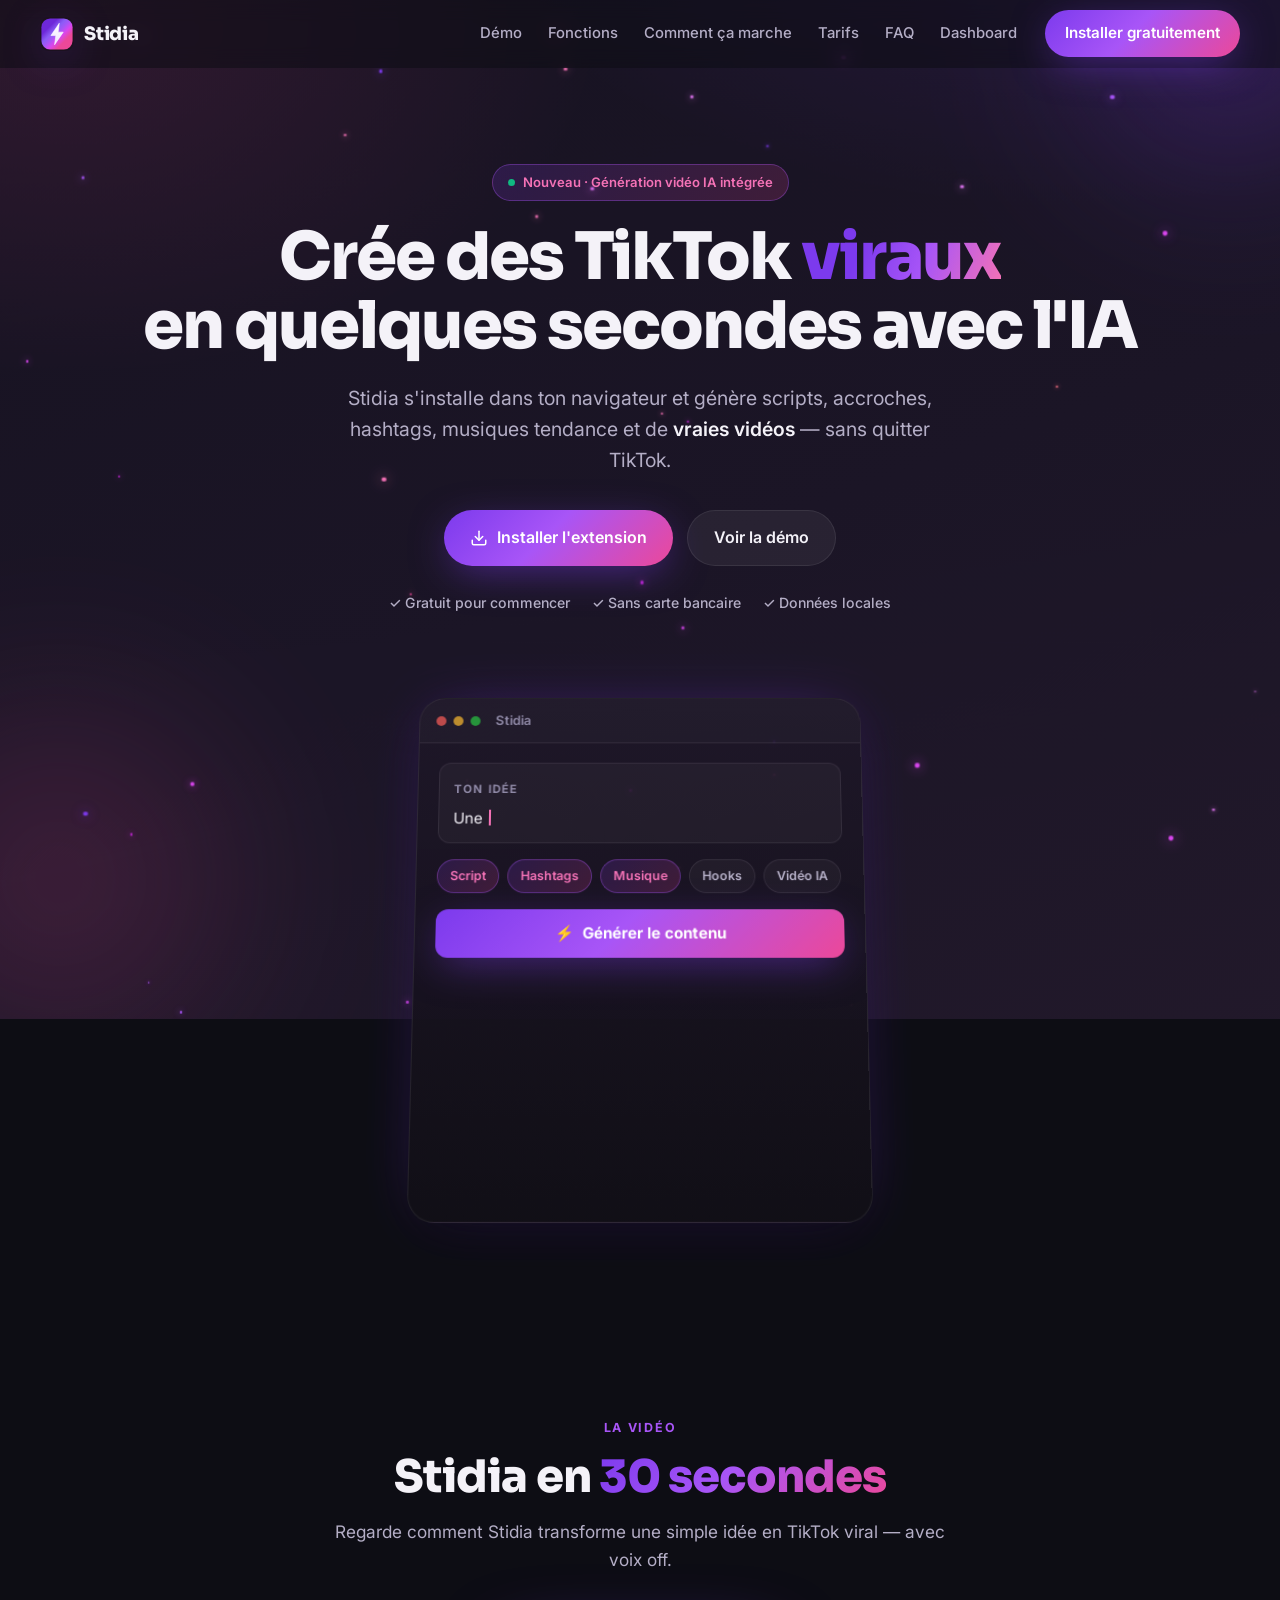
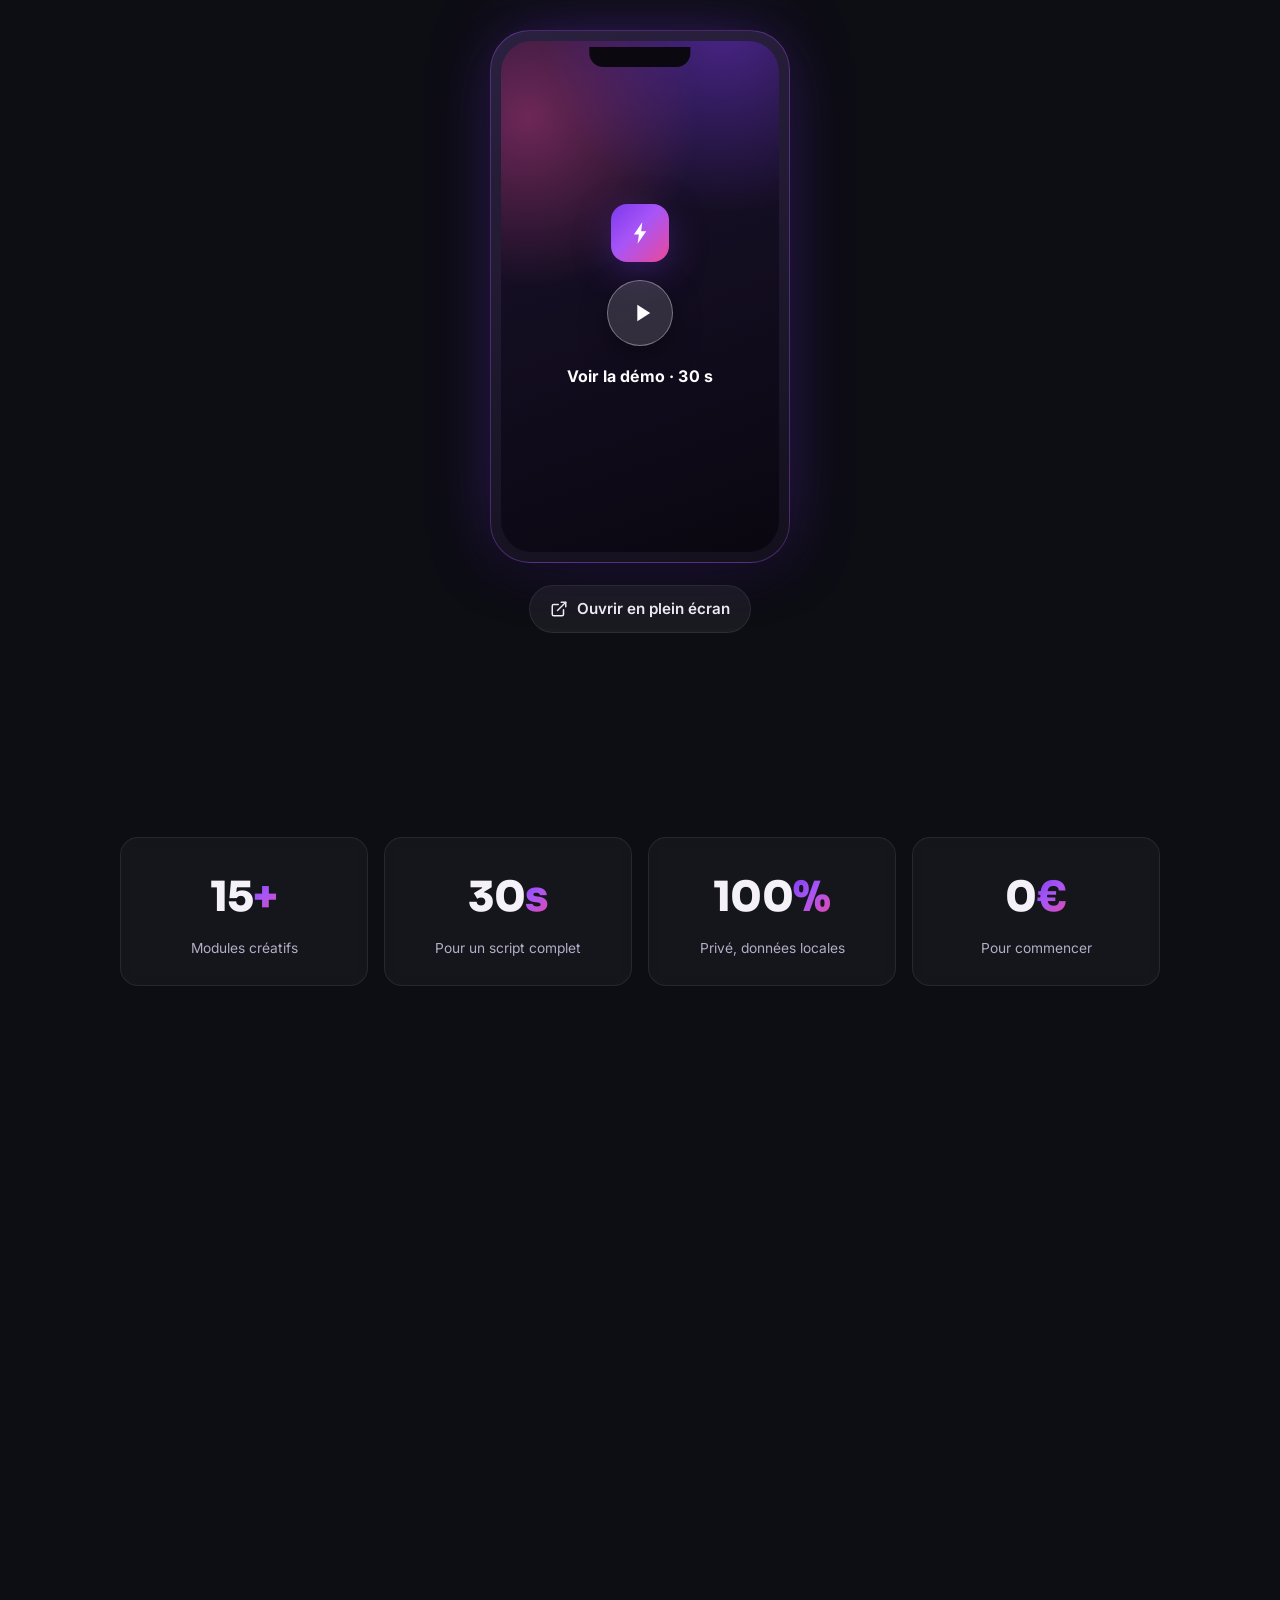
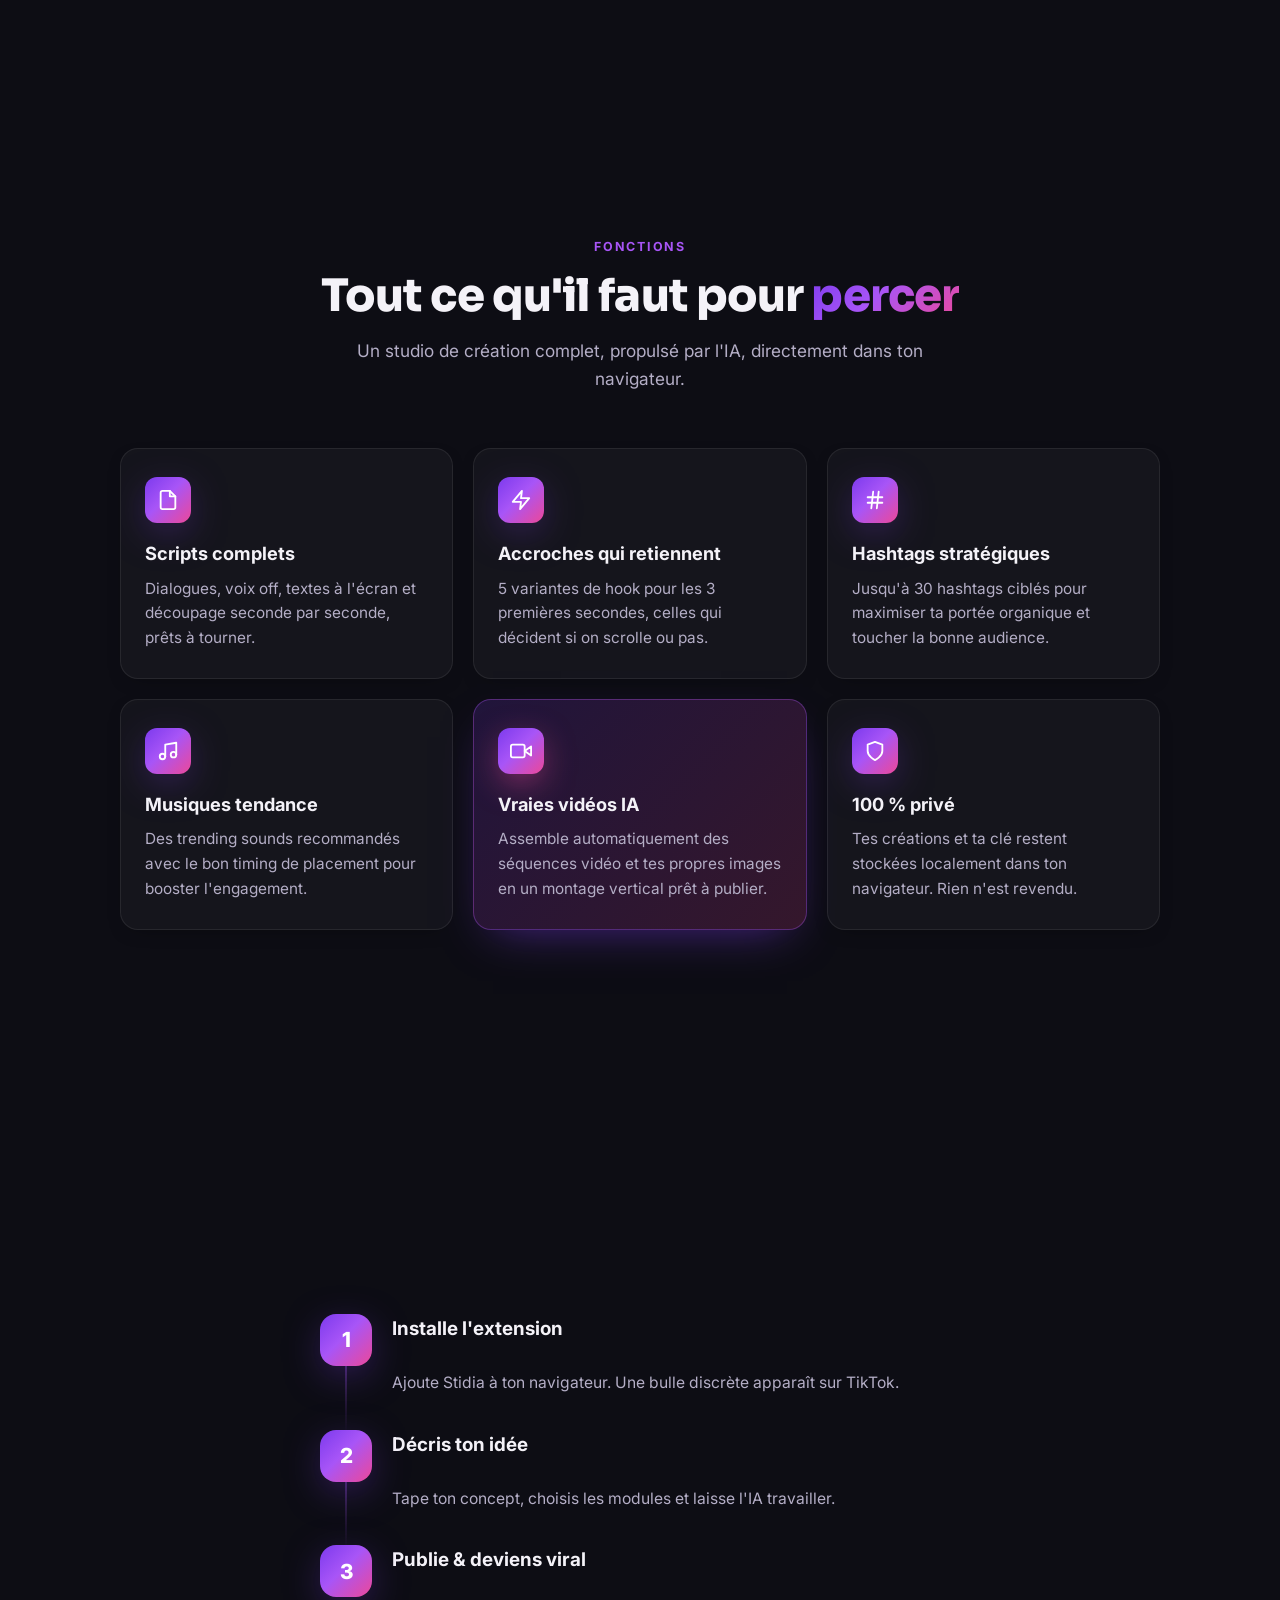
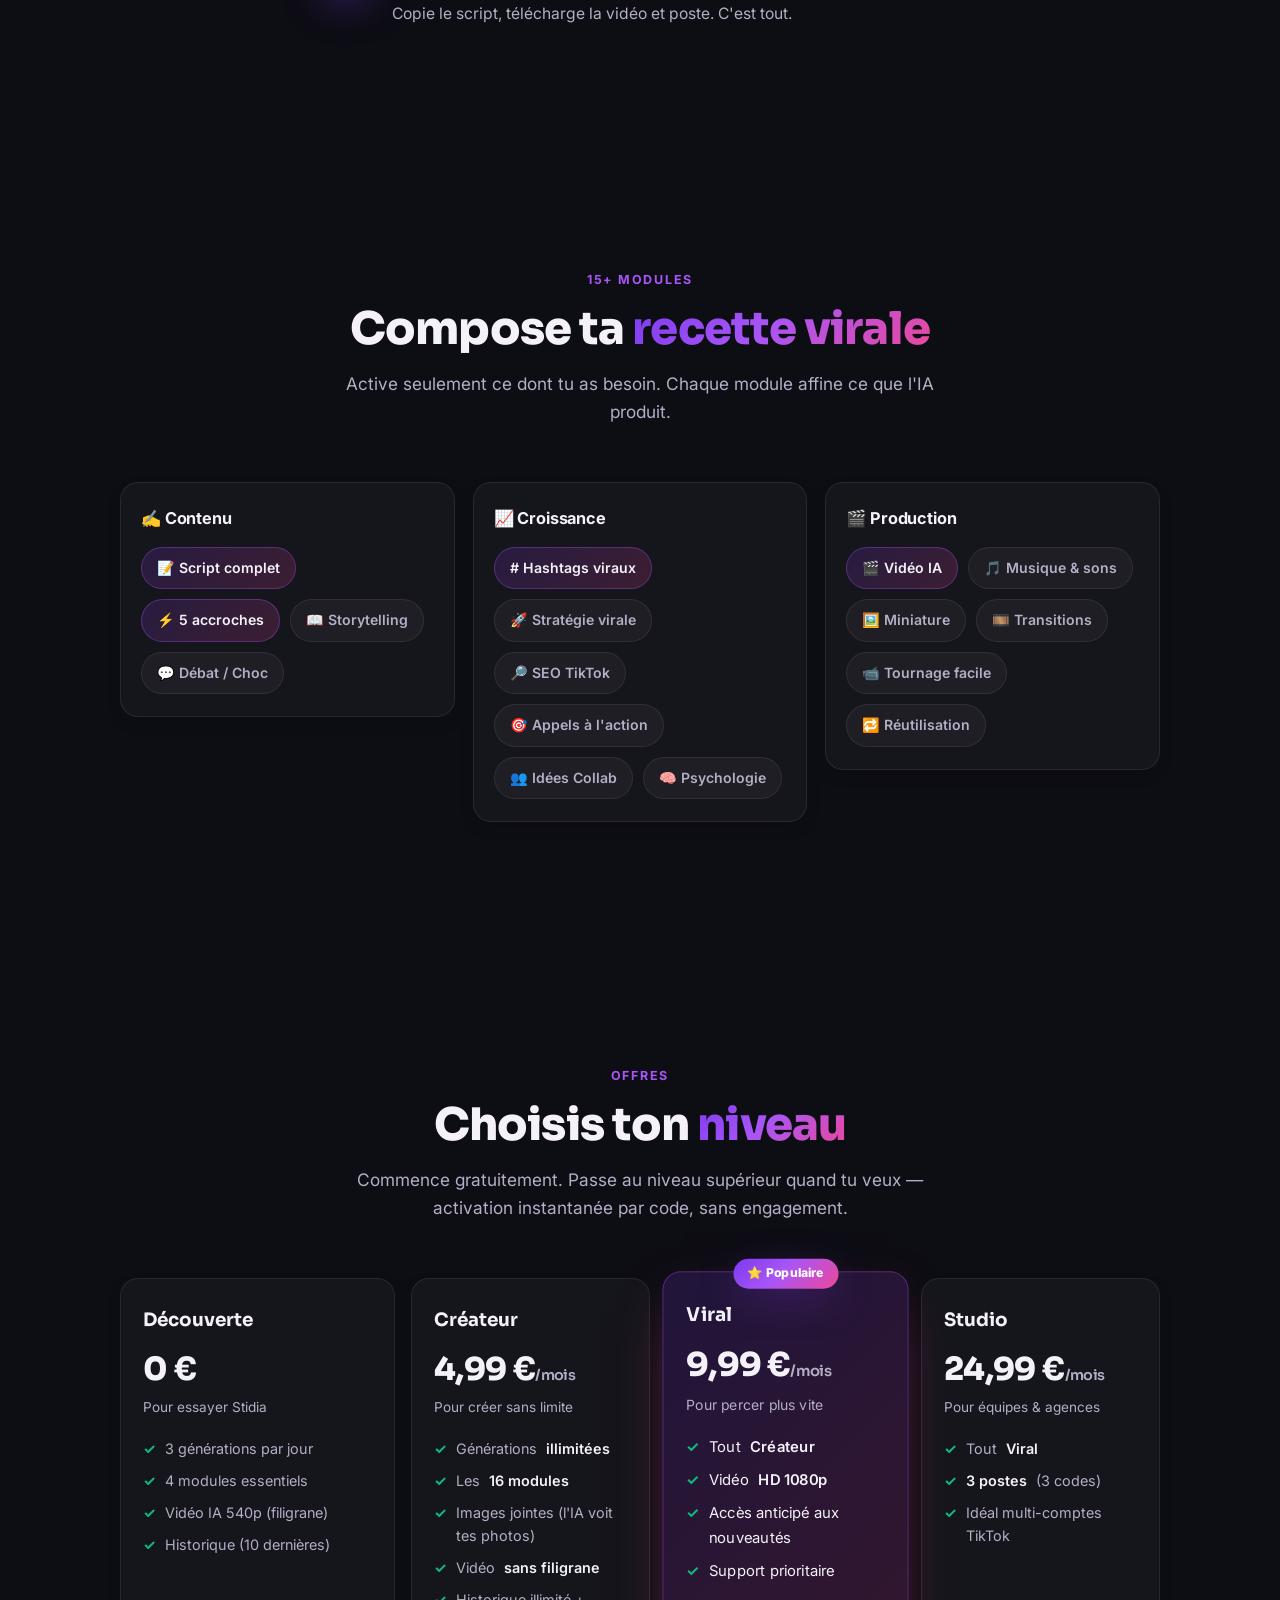
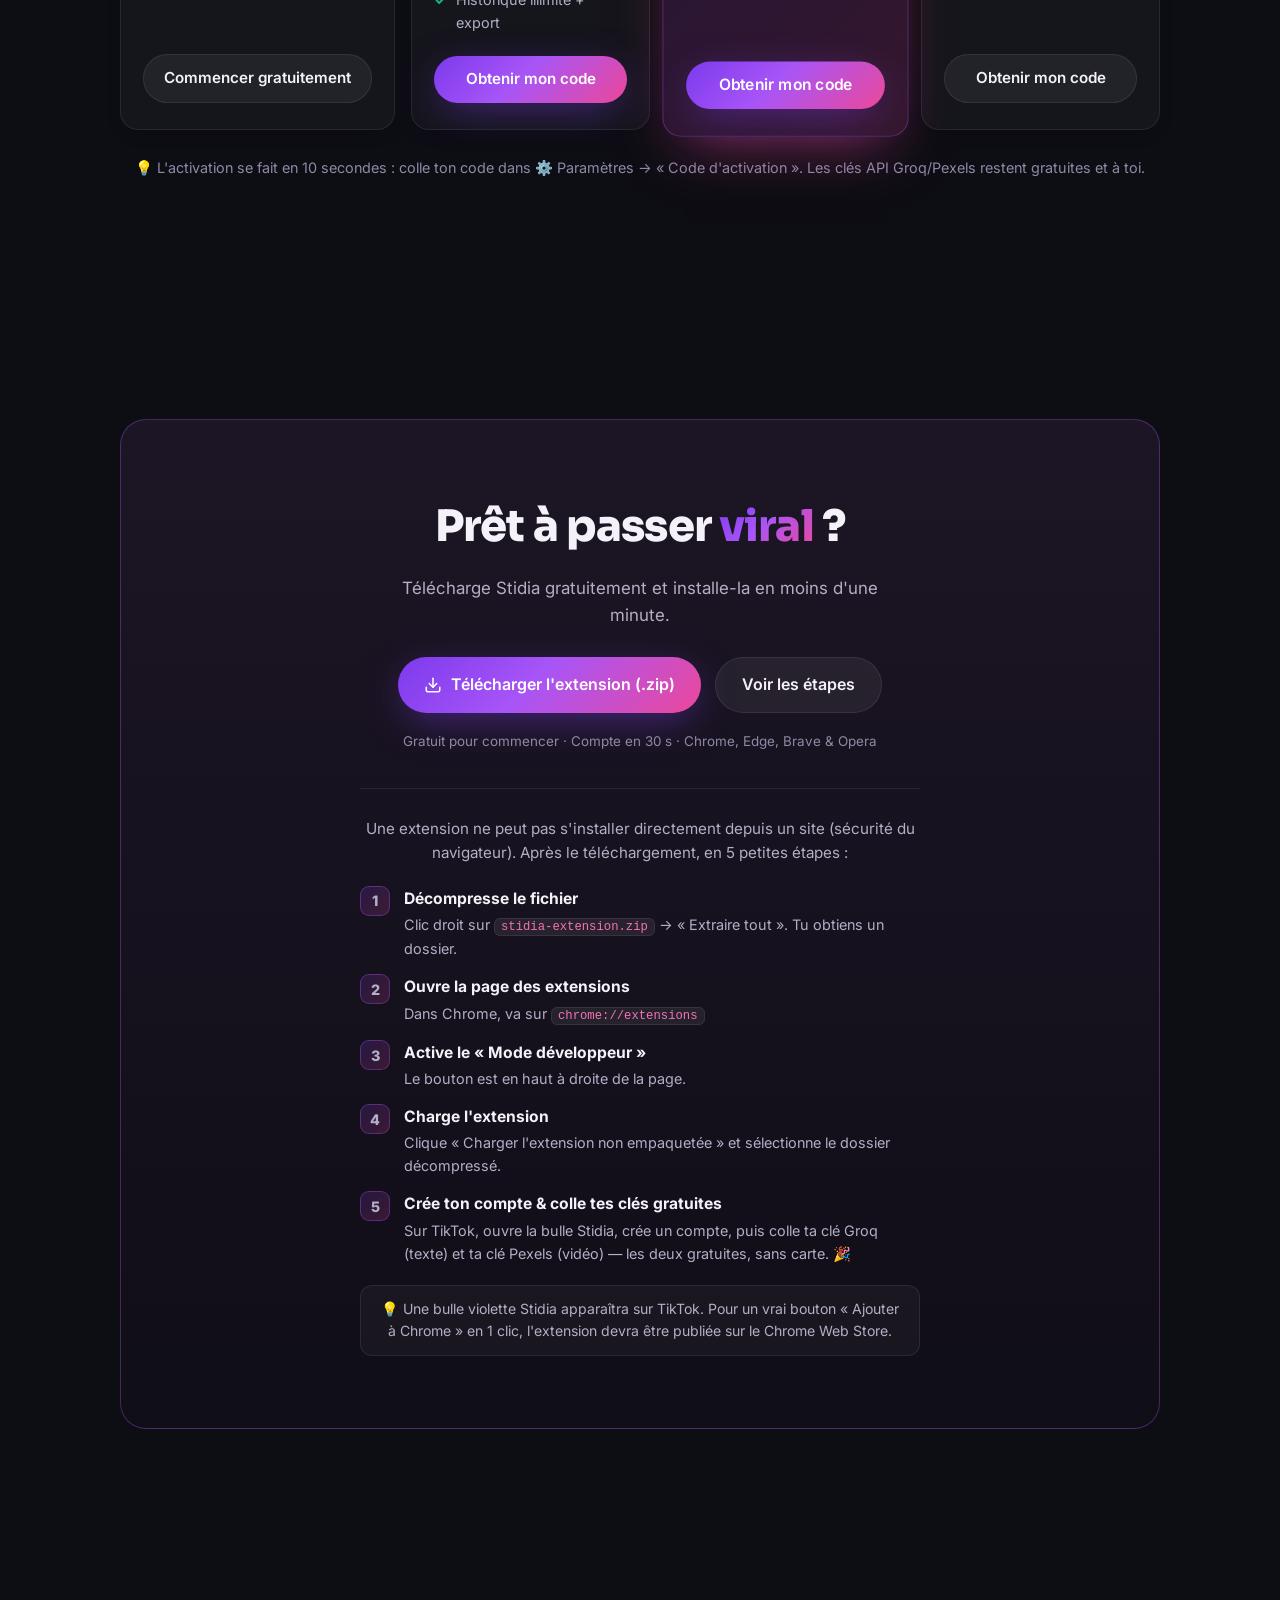
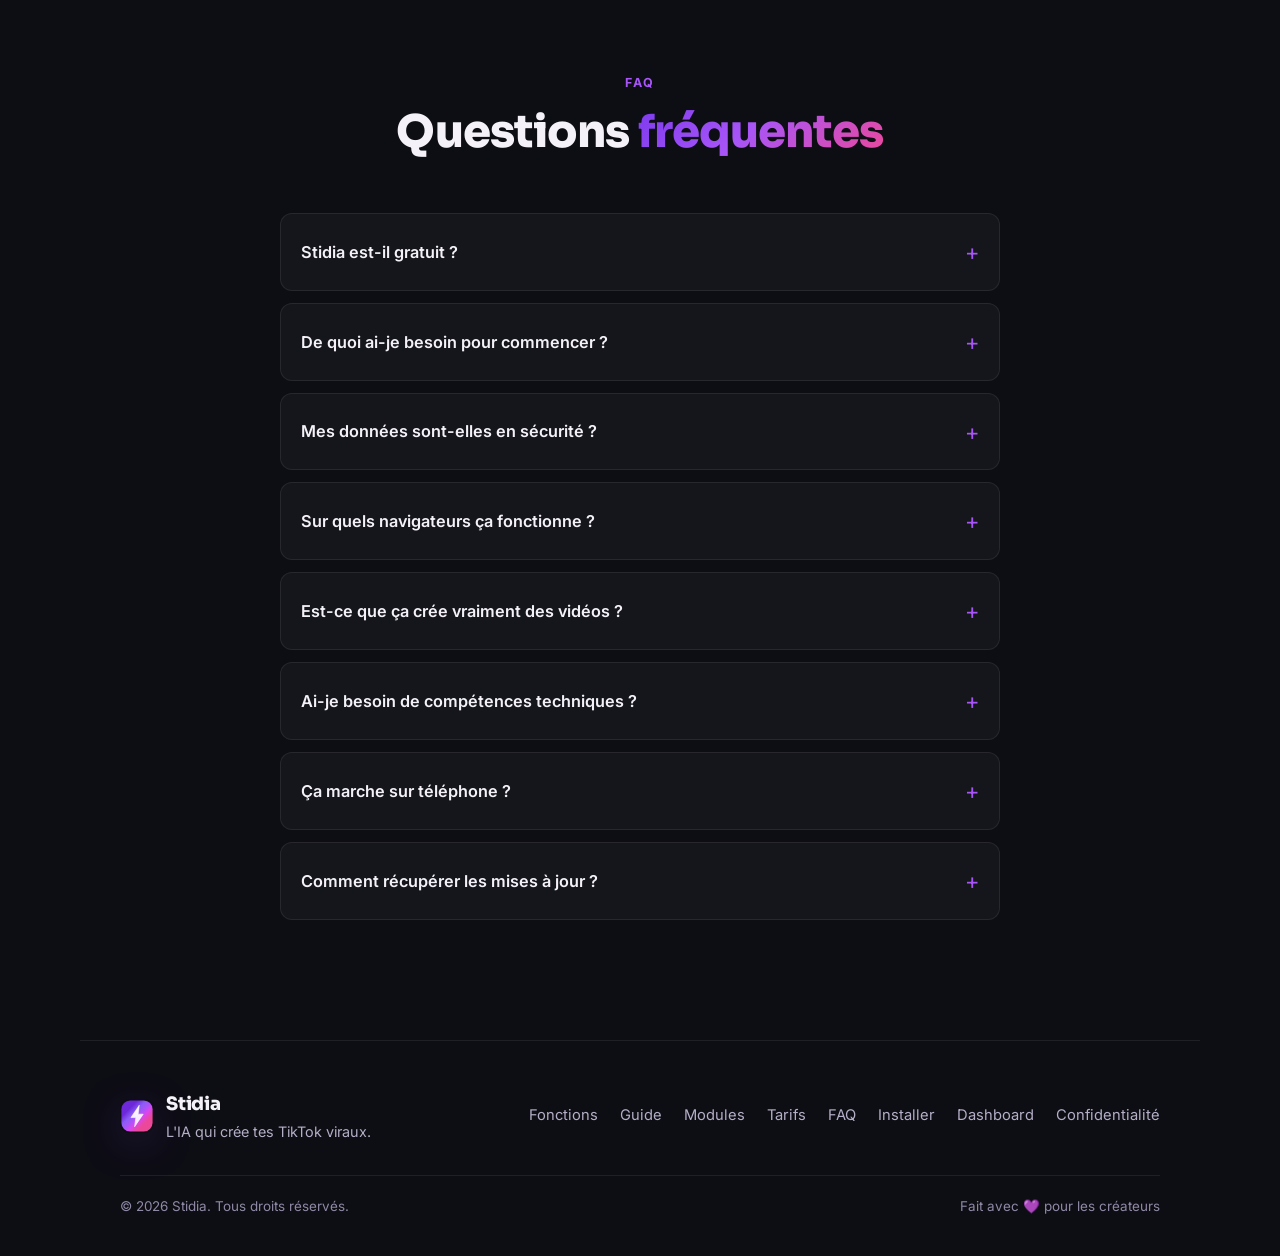
==== commit 8db9c69d: "feat: page Dashboard (connexion au compte extension via le pont, stats, offre, activite) + liens nav" ====
--- a/index.html
+++ b/index.html
@@ -106,6 +106,7 @@
       <a href="#how">Comment ça marche</a>
       <a href="#pricing">Tarifs</a>
       <a href="#faq">FAQ</a>
+      <a href="dashboard.html">Dashboard</a>
     </nav>
 
     <a href="#download" class="btn btn--primary nav__cta">Installer gratuitement</a>
@@ -578,6 +579,7 @@
         <a href="#pricing">Tarifs</a>
         <a href="#faq">FAQ</a>
         <a href="#download">Installer</a>
+        <a href="dashboard.html">Dashboard</a>
         <a href="privacy.html">Confidentialité</a>
       </nav>
     </div>
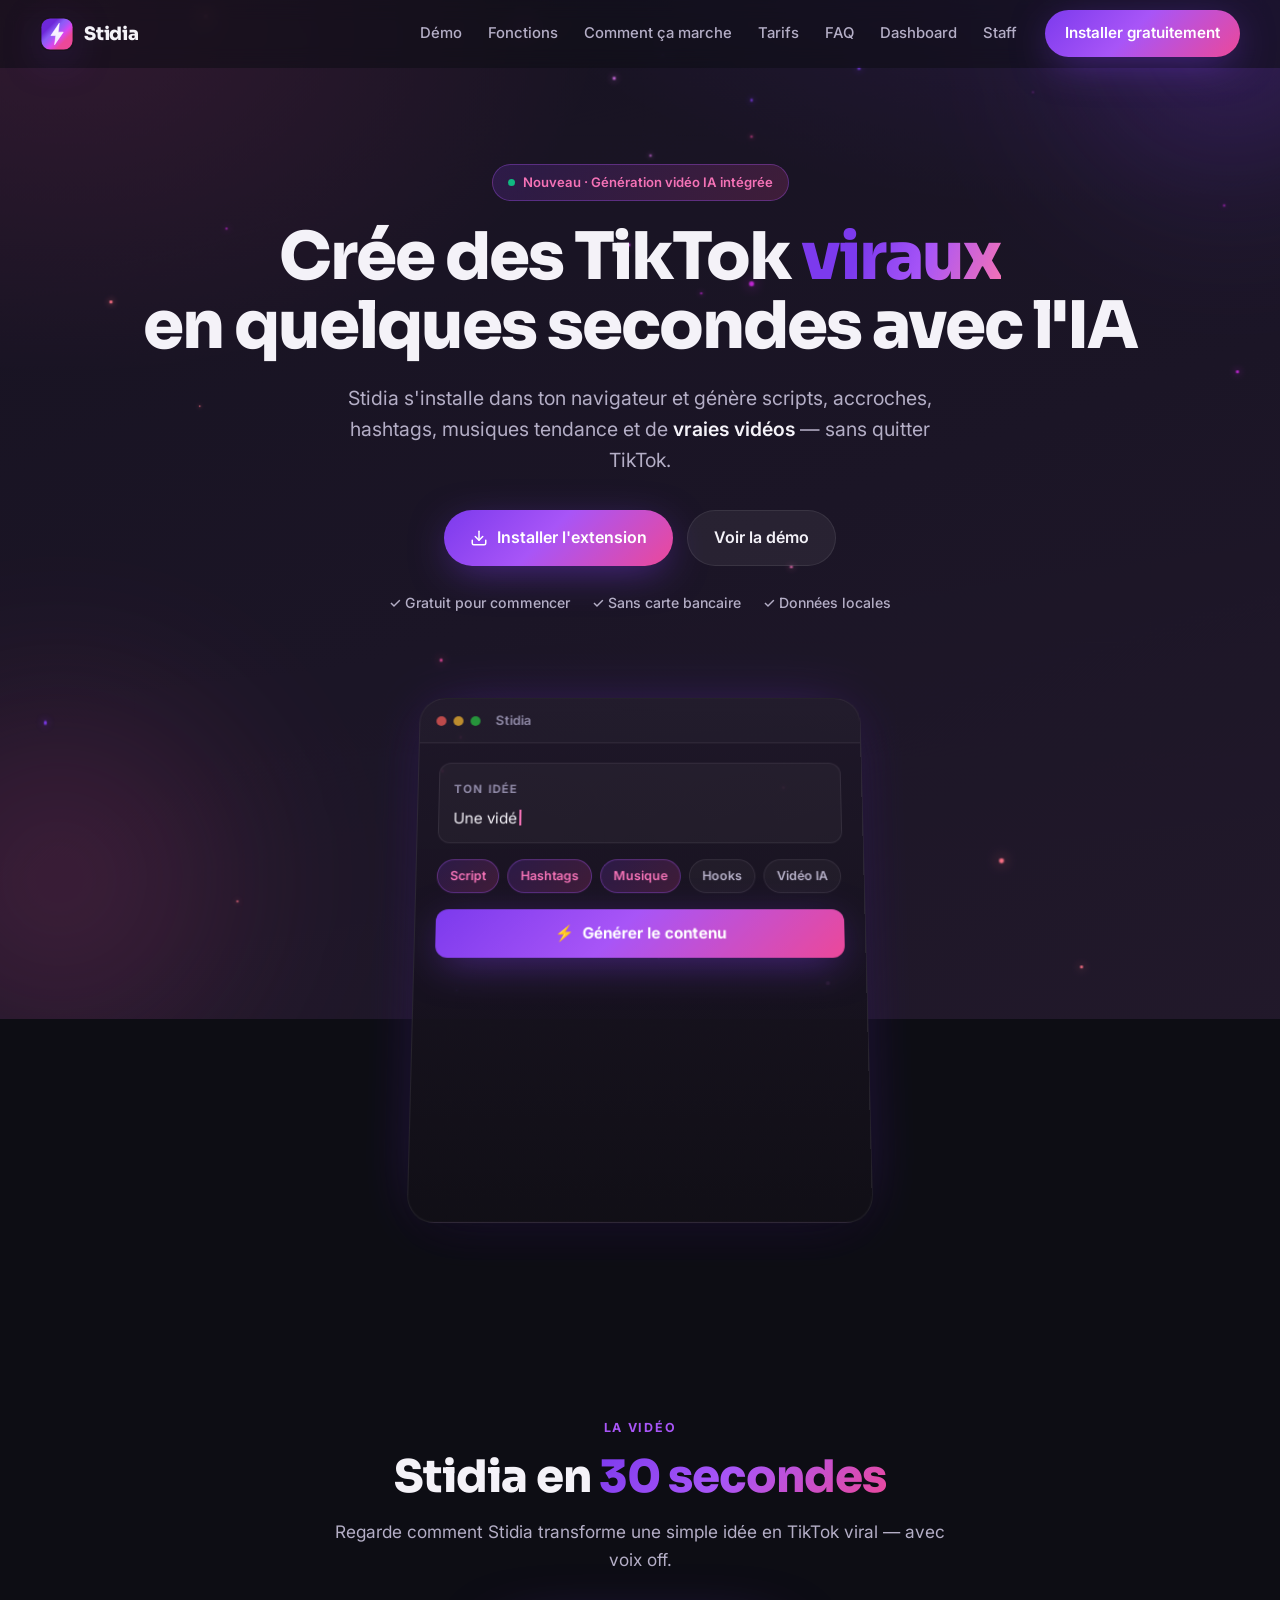
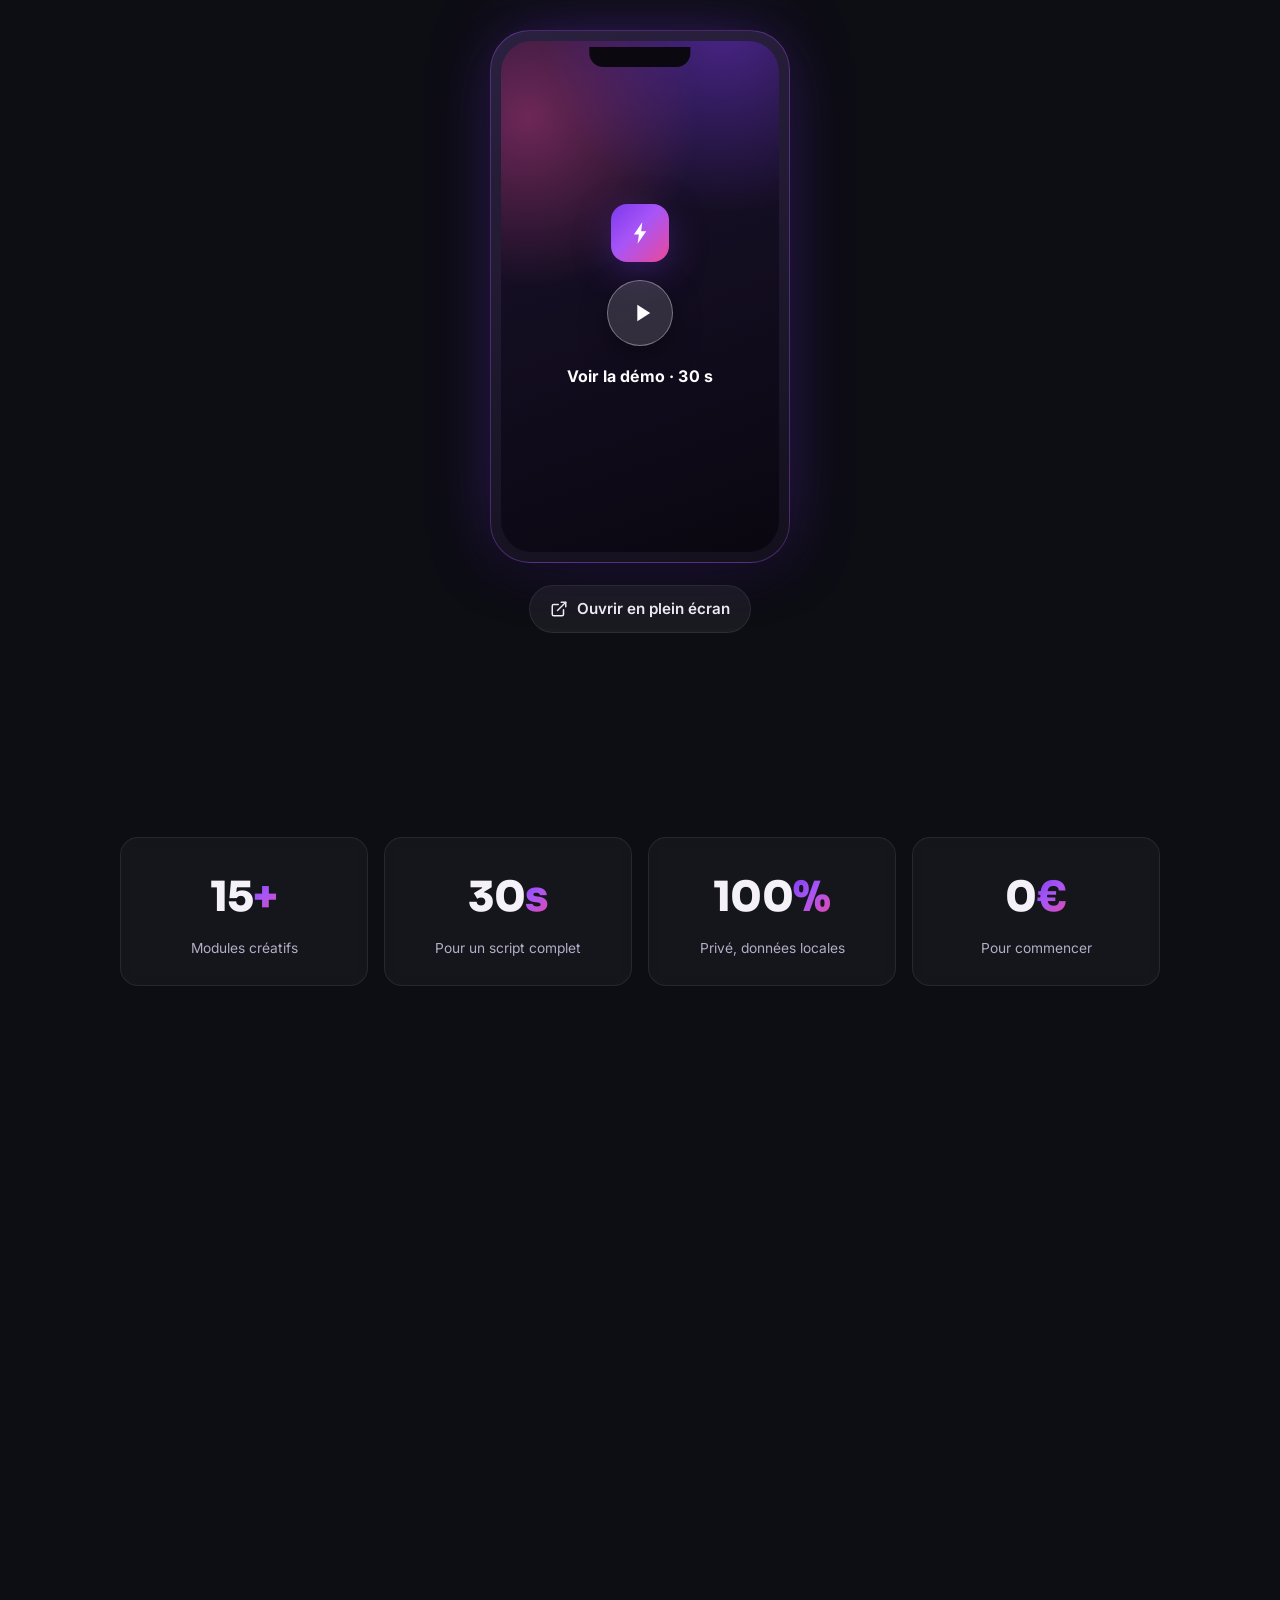
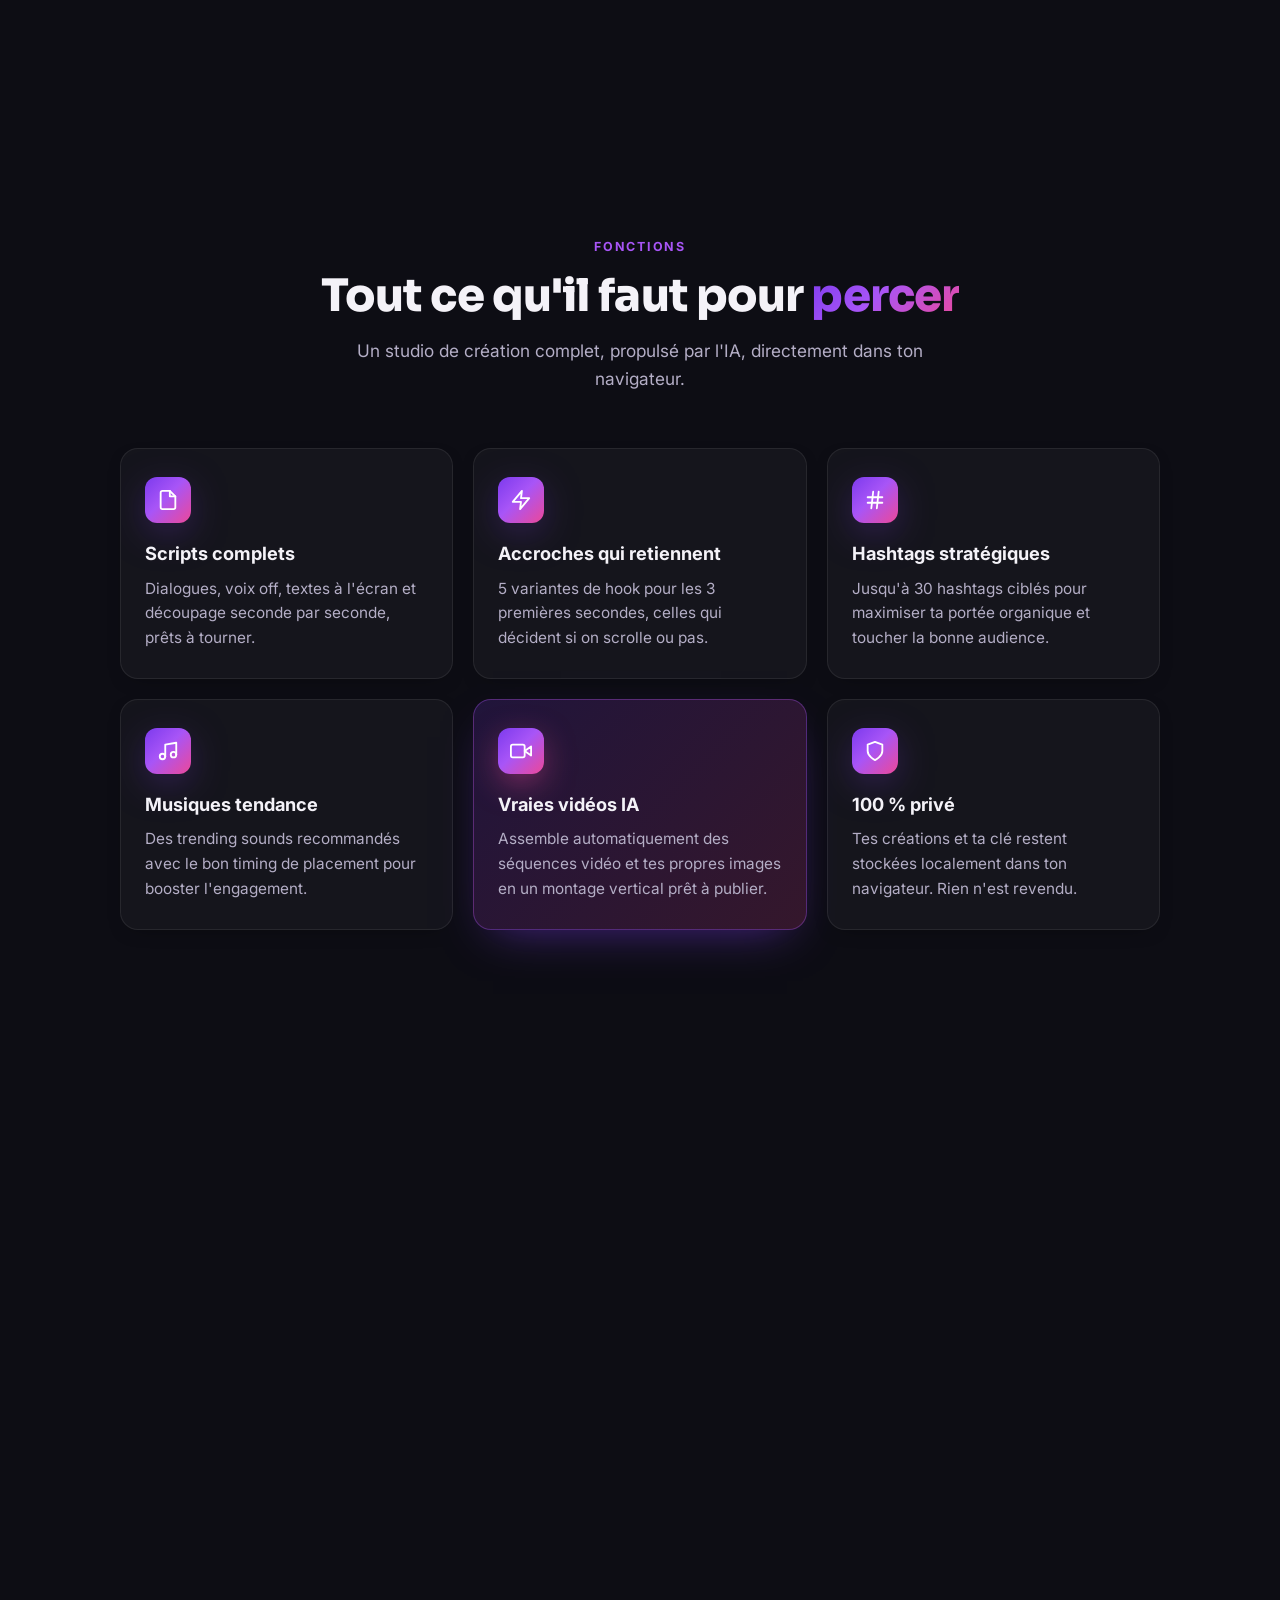
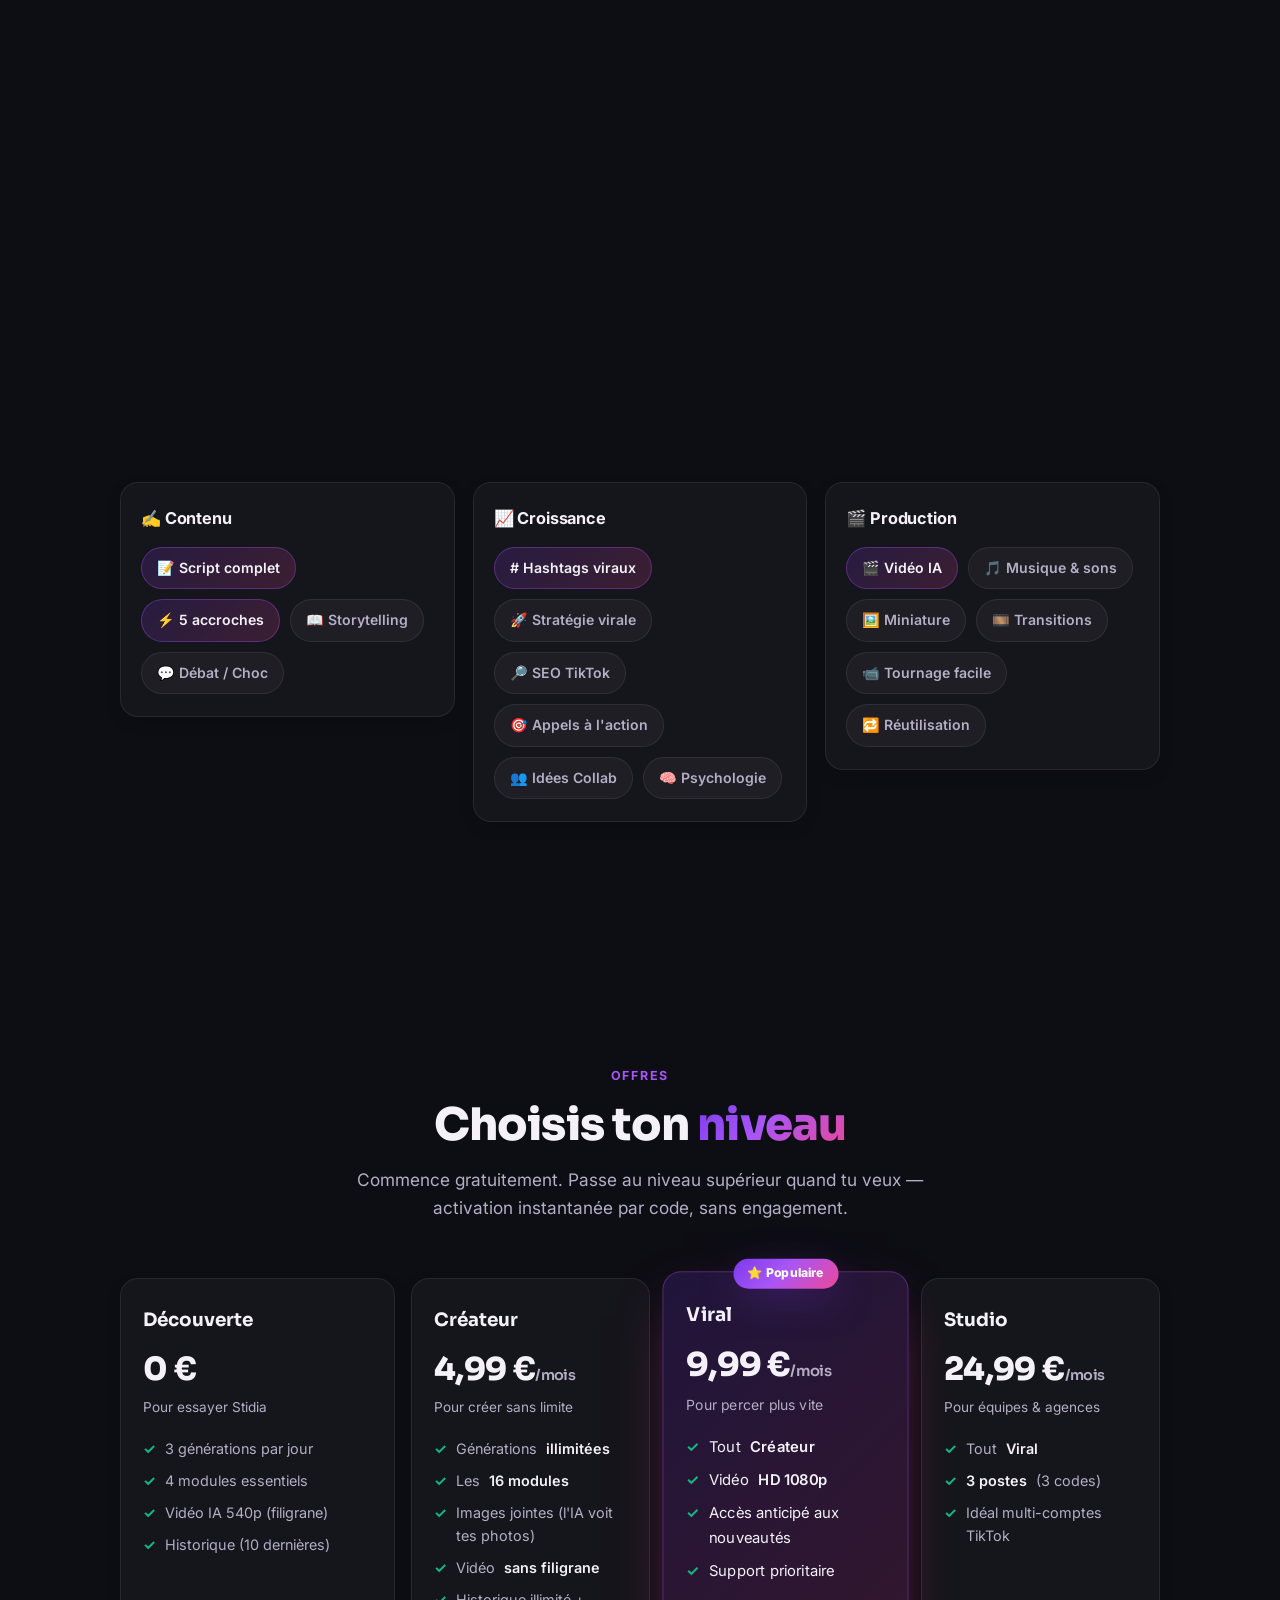
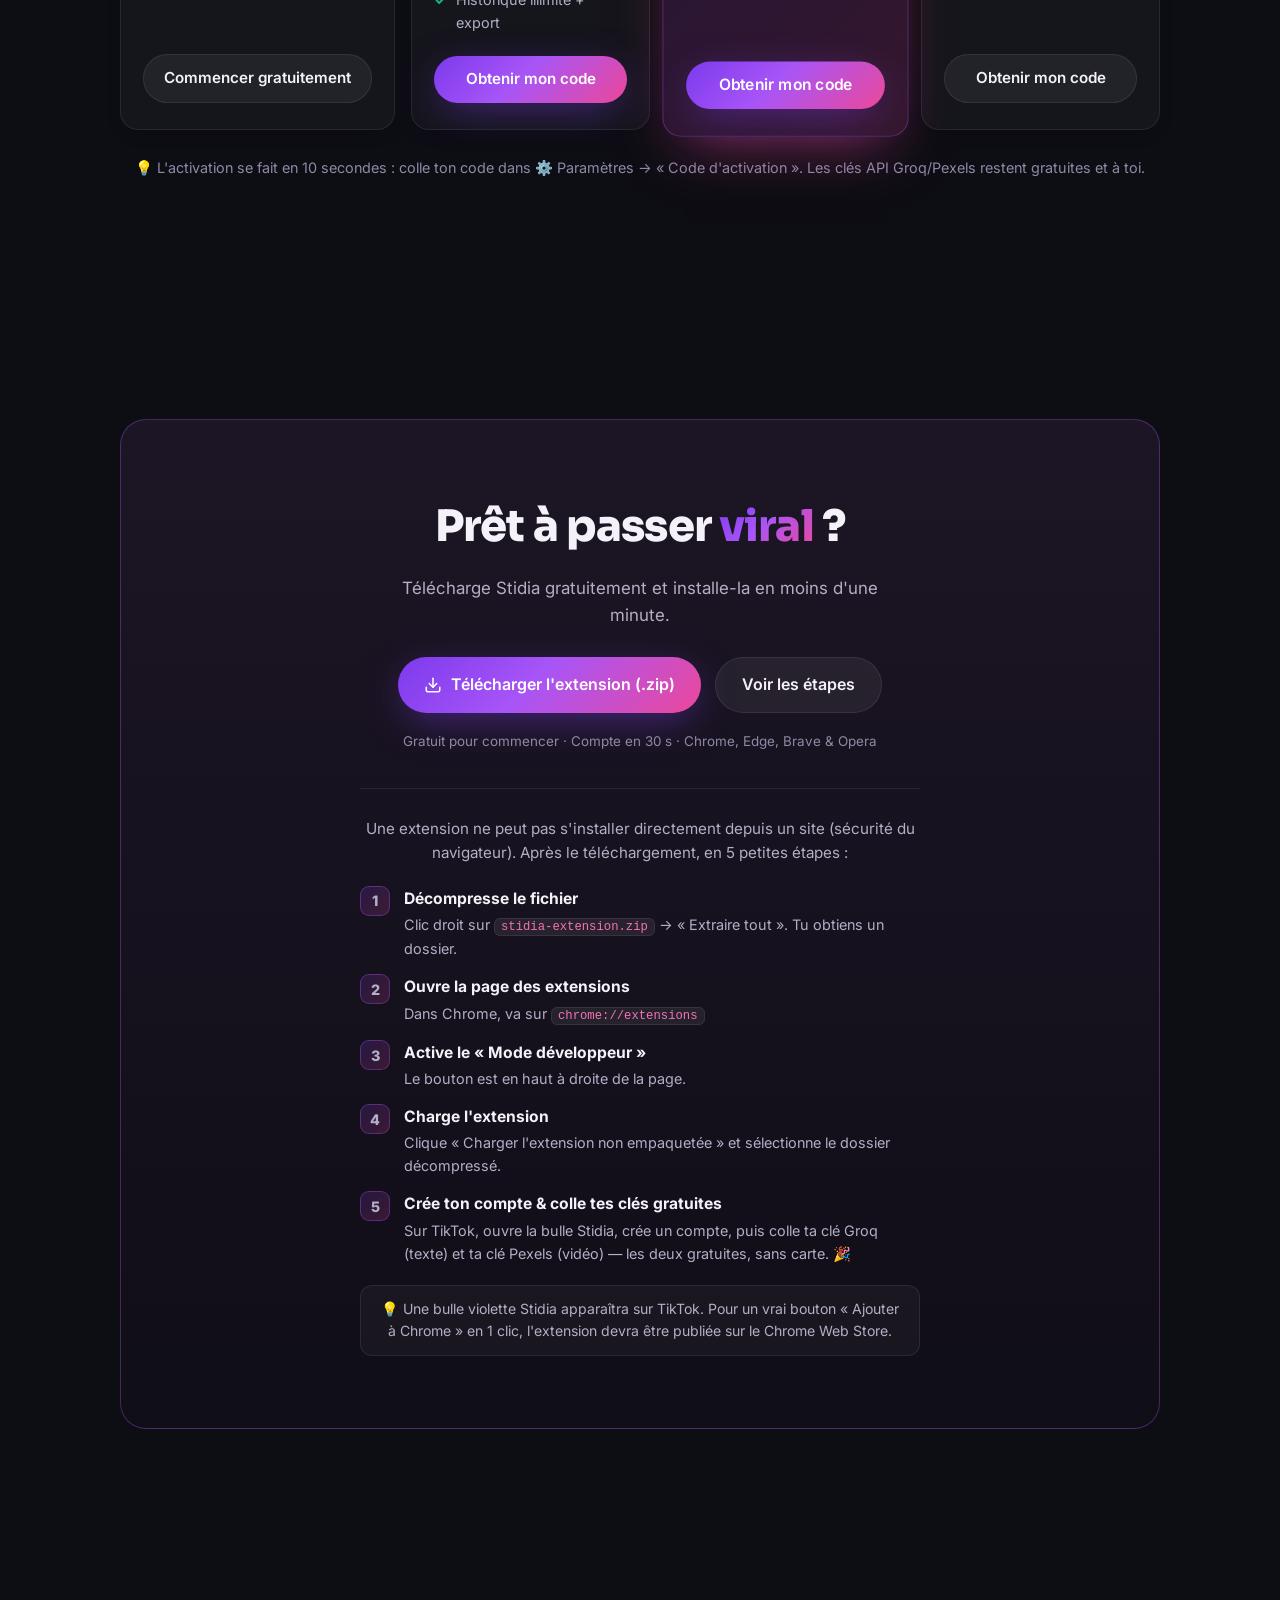
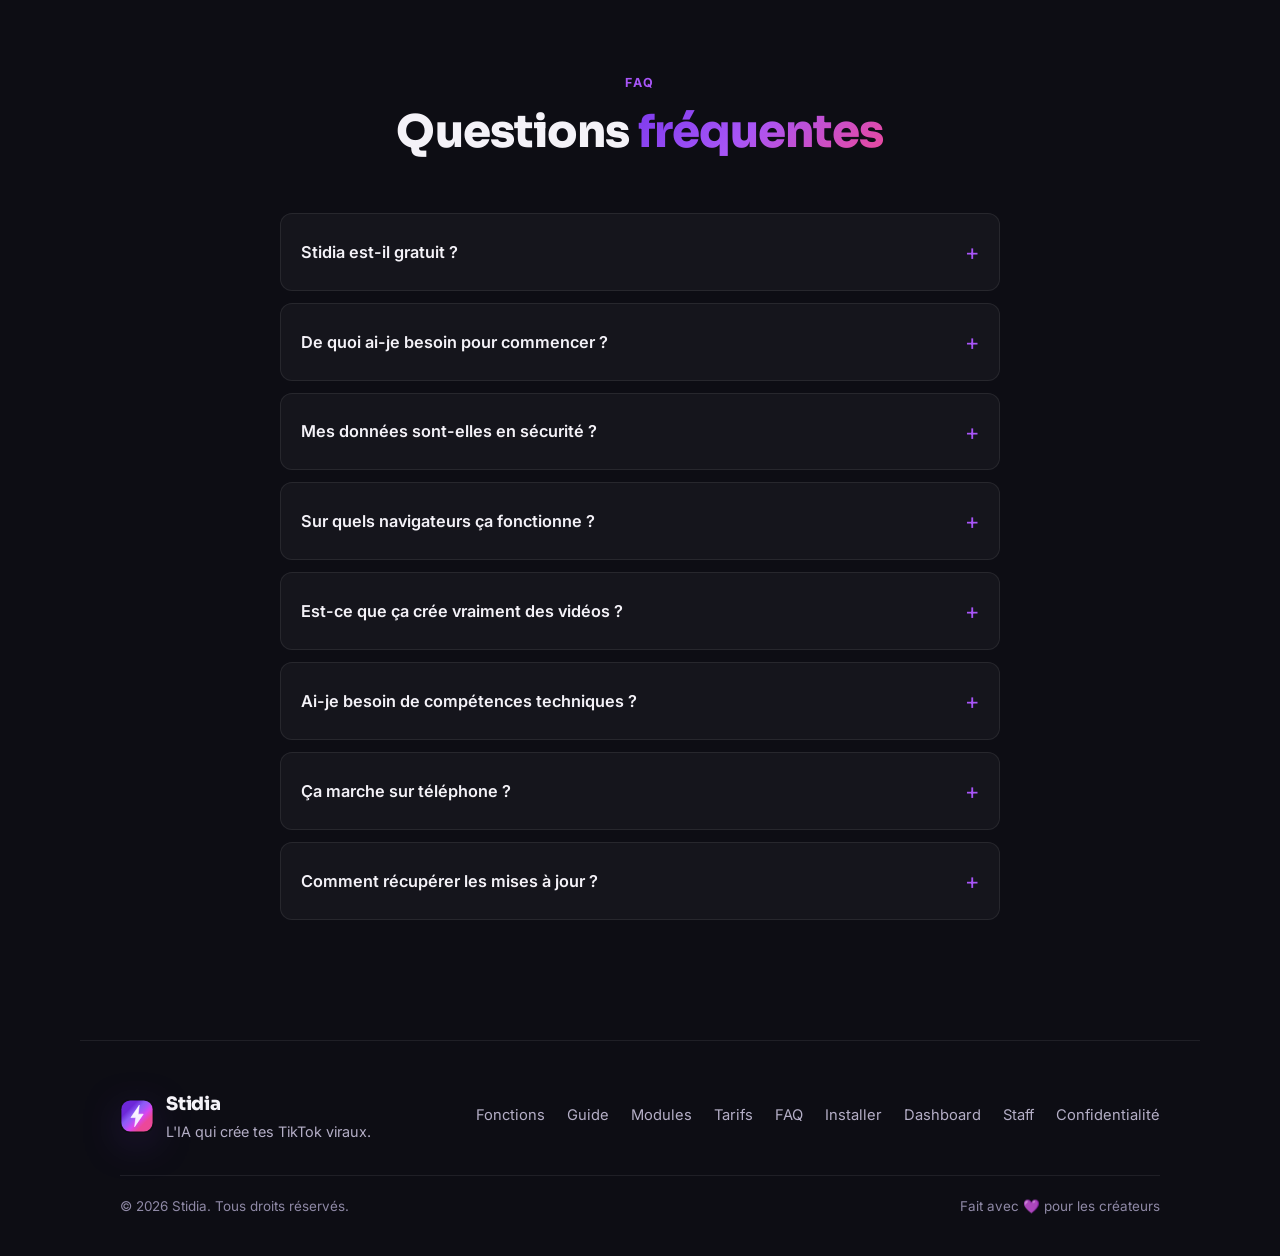
==== commit eb30de60: "feat: lien Staff visible en nav/footer (acces reste protege par la passphrase cote extension)" ====
--- a/index.html
+++ b/index.html
@@ -107,6 +107,7 @@
       <a href="#pricing">Tarifs</a>
       <a href="#faq">FAQ</a>
       <a href="dashboard.html">Dashboard</a>
+      <a href="admin.html">Staff</a>
     </nav>
 
     <a href="#download" class="btn btn--primary nav__cta">Installer gratuitement</a>
@@ -580,6 +581,7 @@
         <a href="#faq">FAQ</a>
         <a href="#download">Installer</a>
         <a href="dashboard.html">Dashboard</a>
+        <a href="admin.html">Staff</a>
         <a href="privacy.html">Confidentialité</a>
       </nav>
     </div>
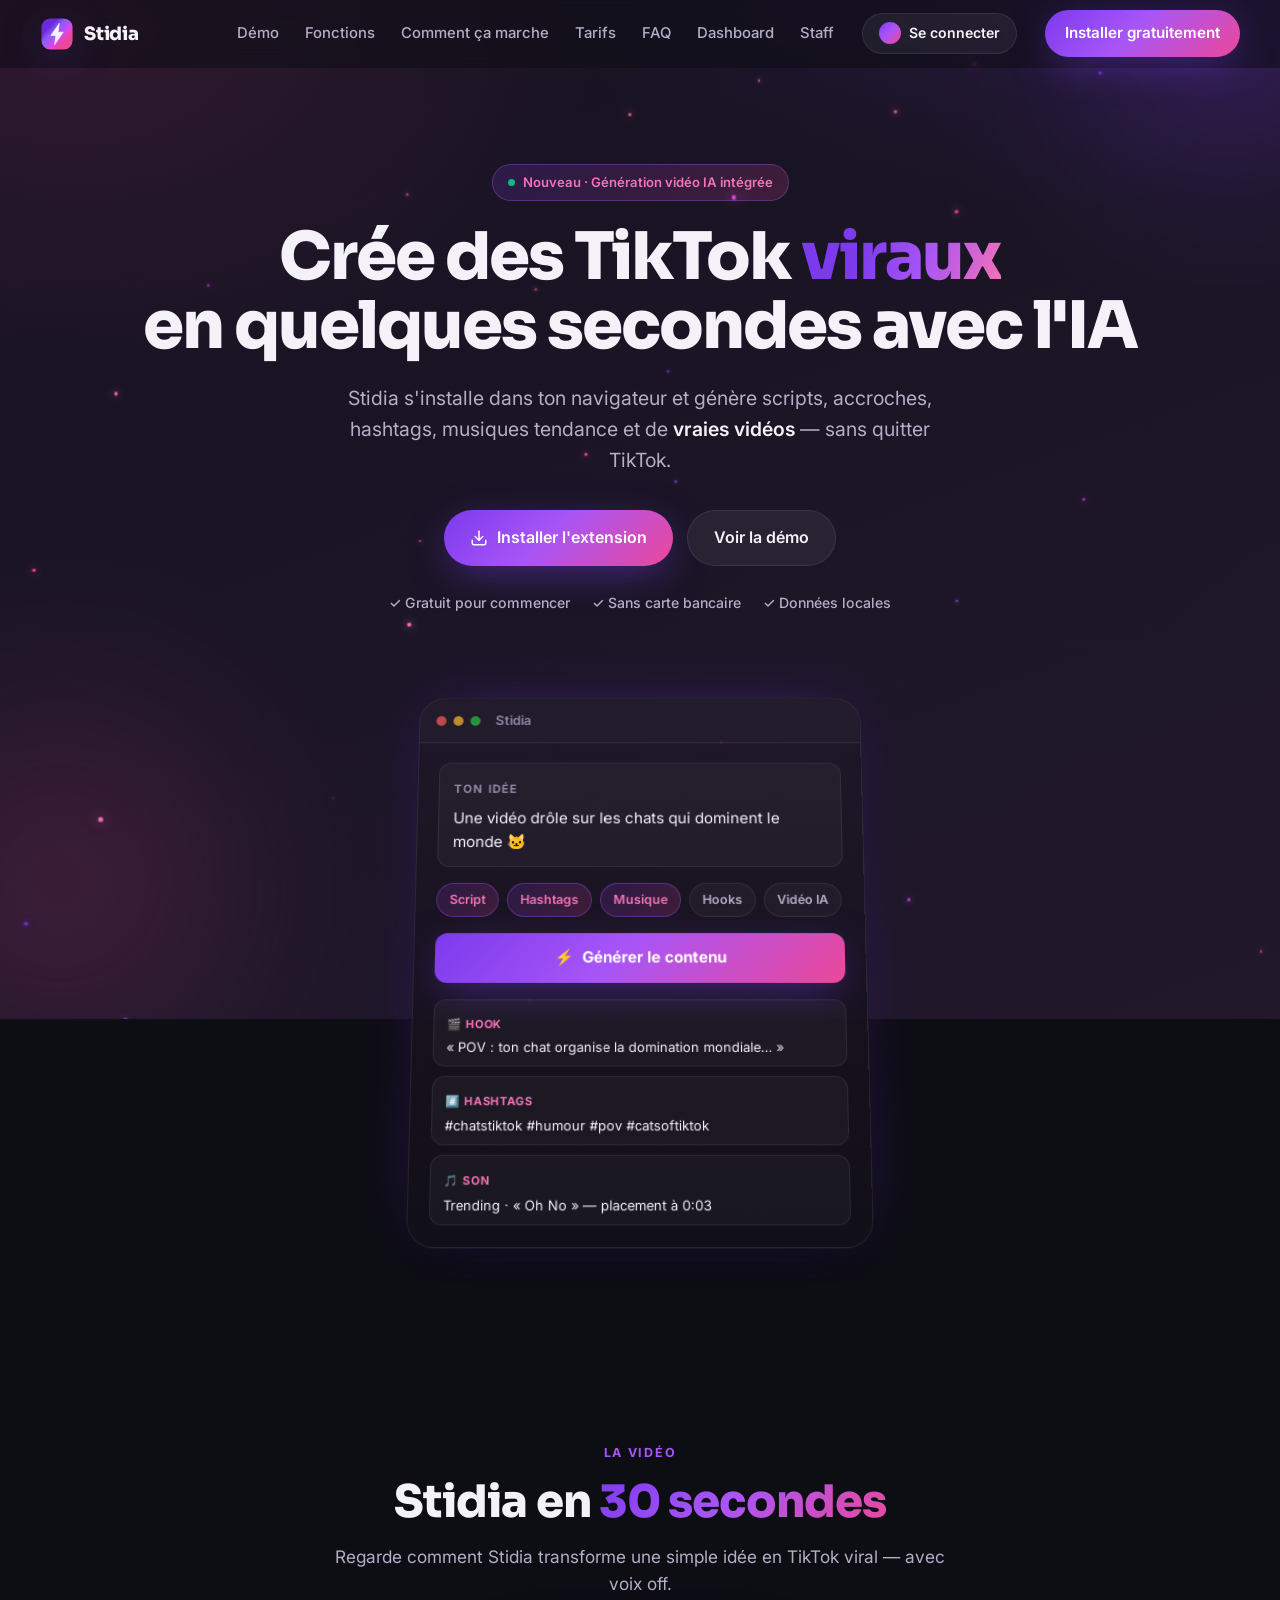
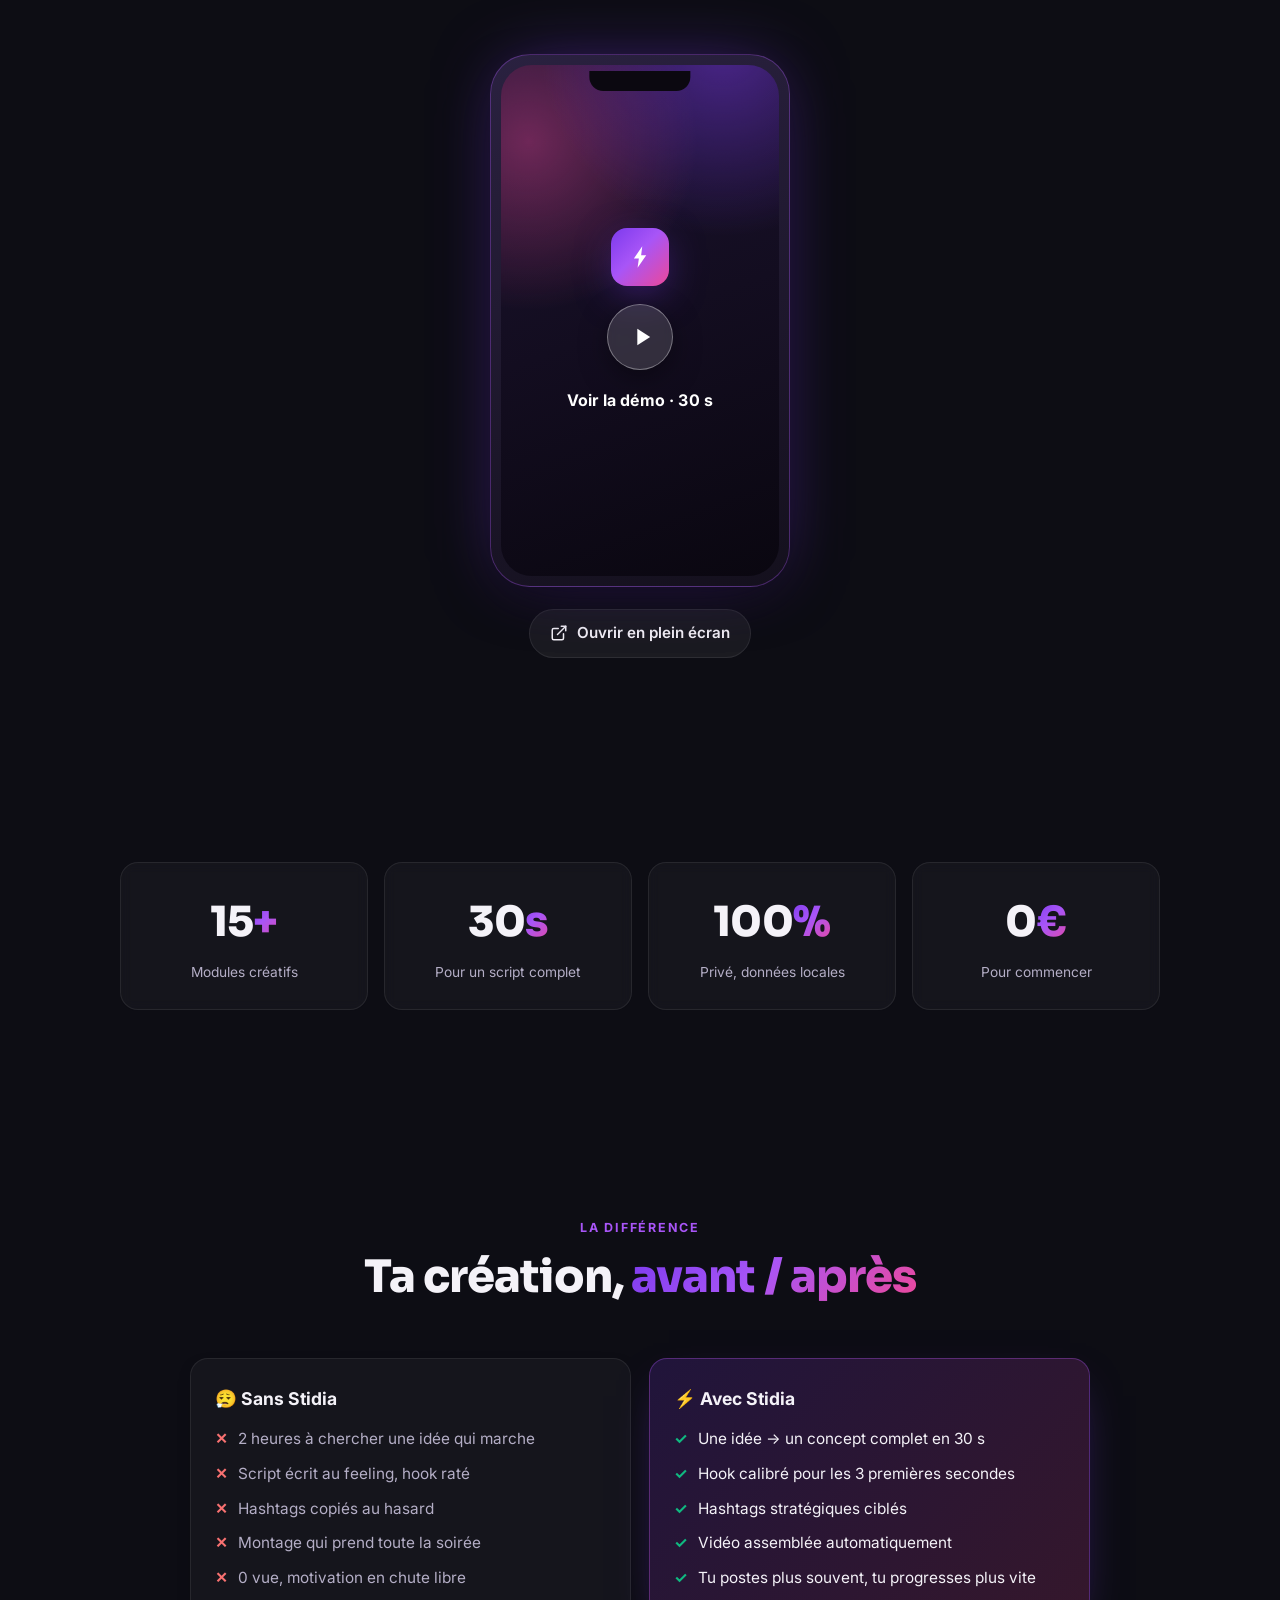
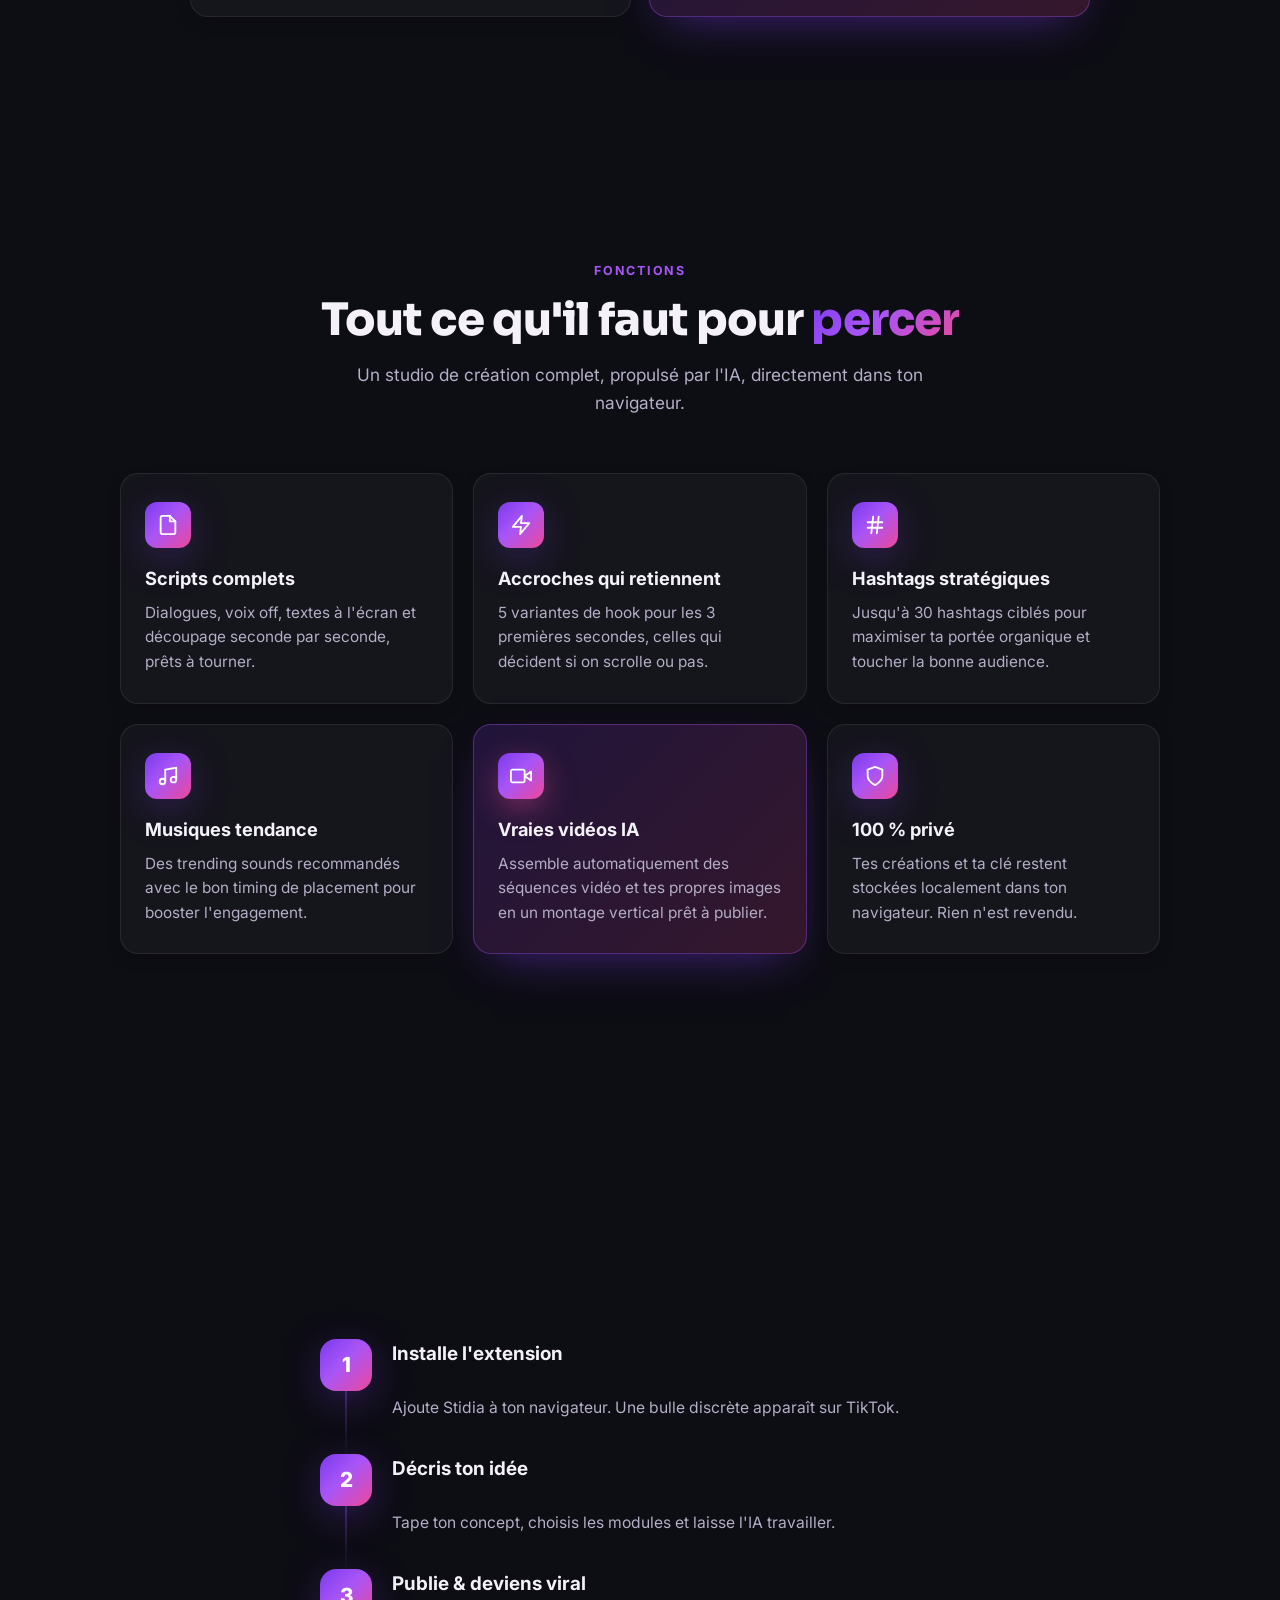
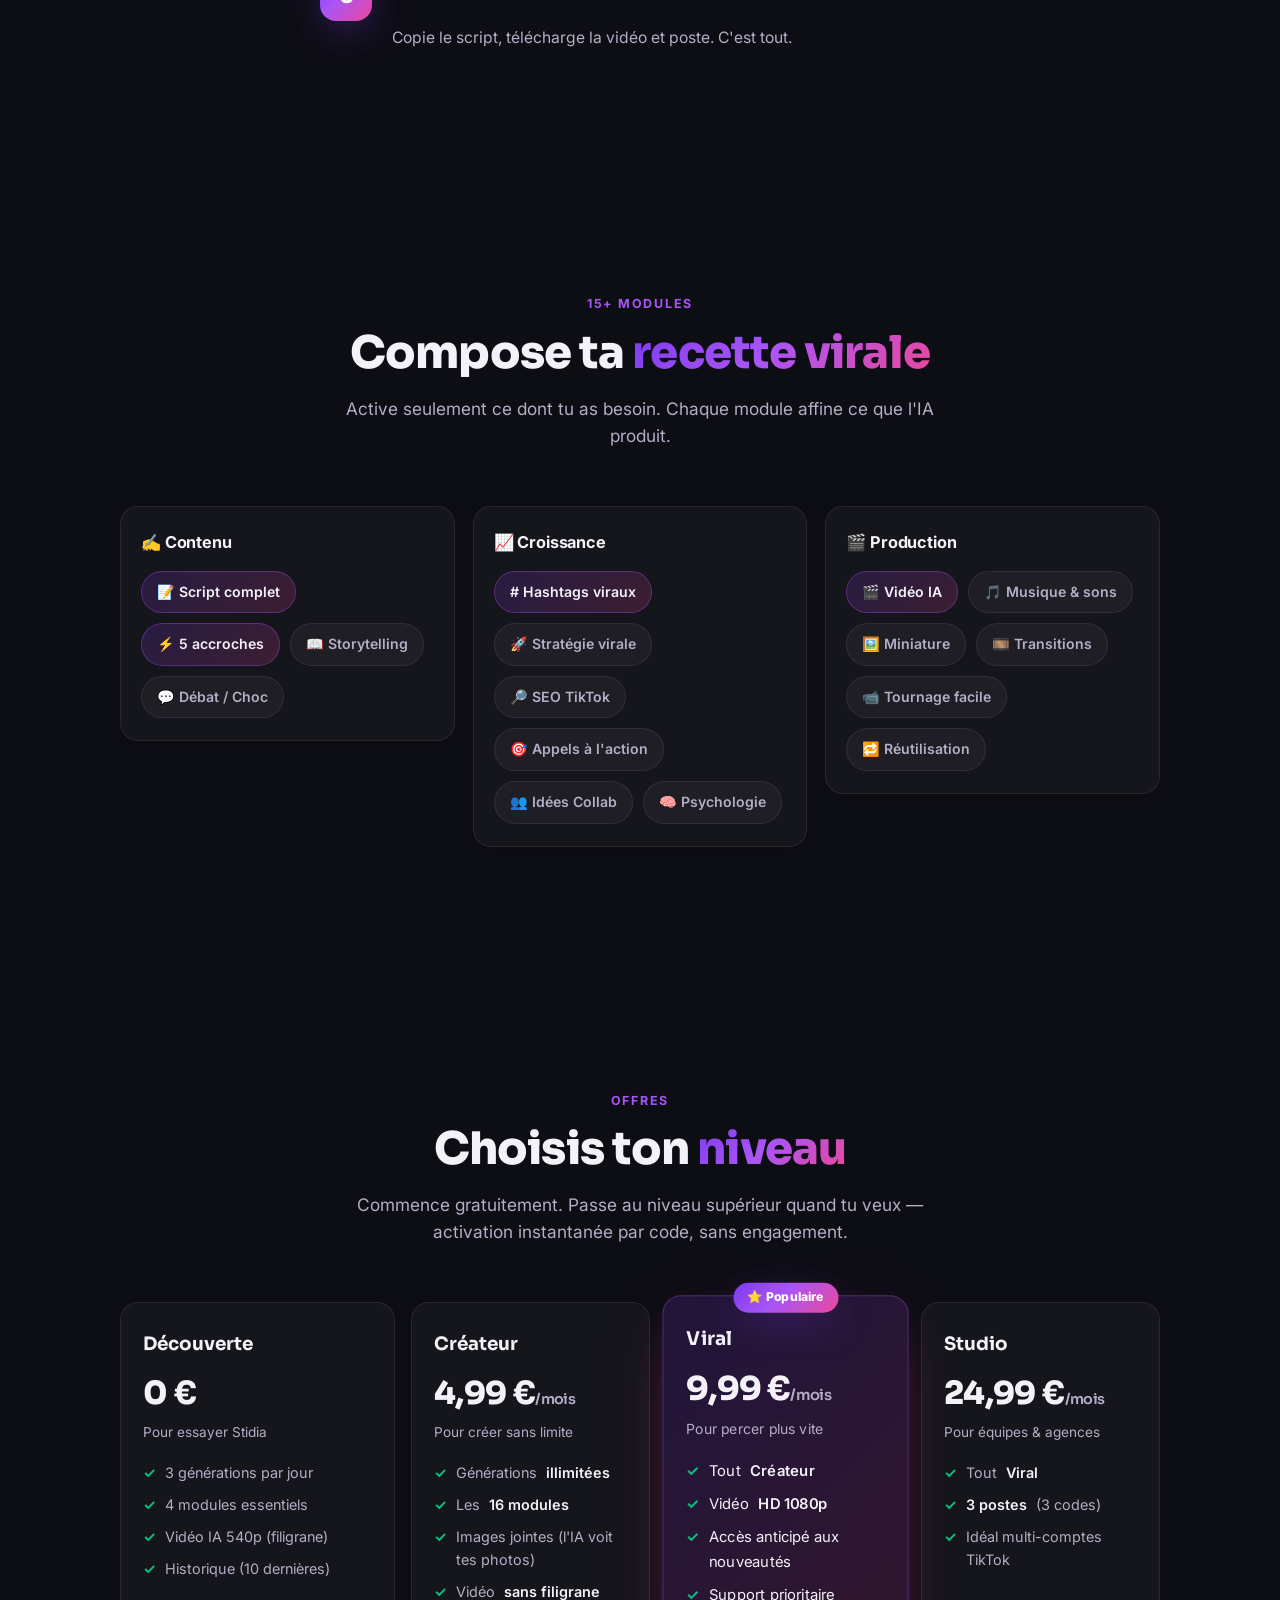
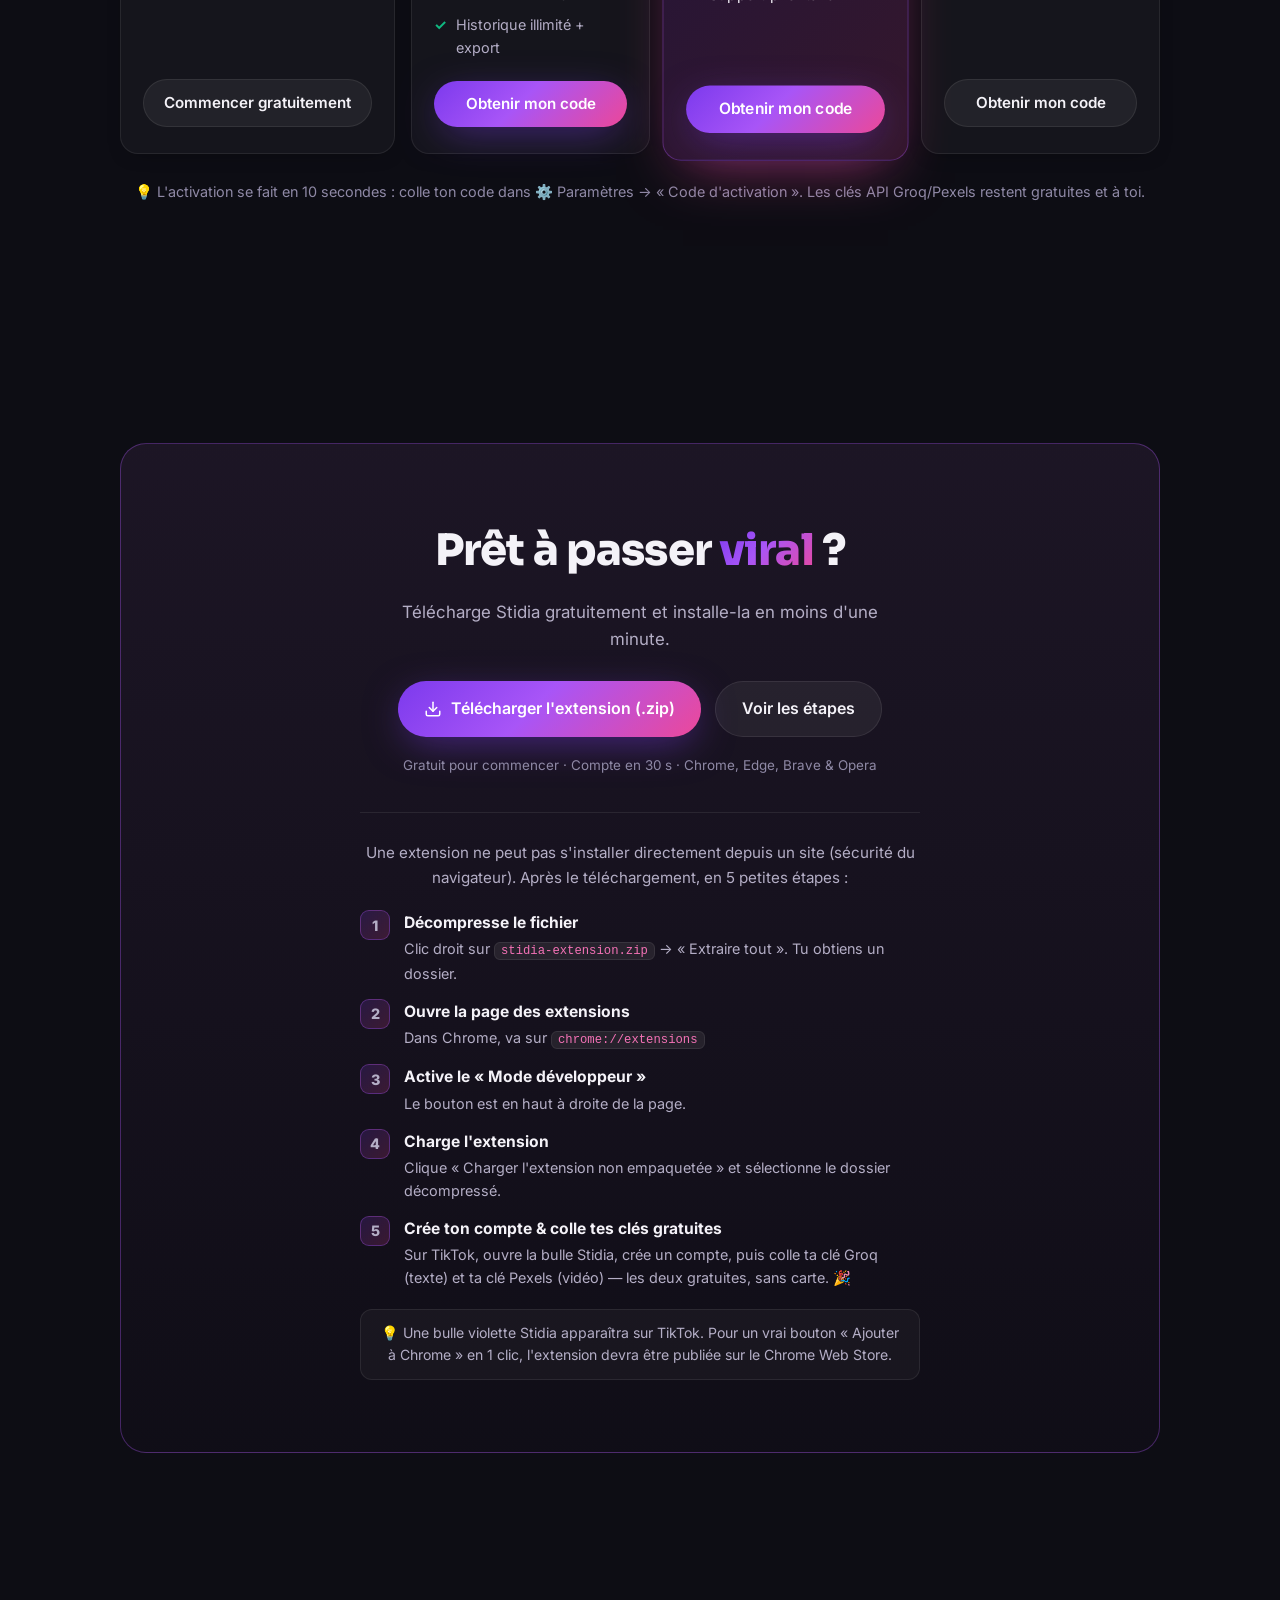
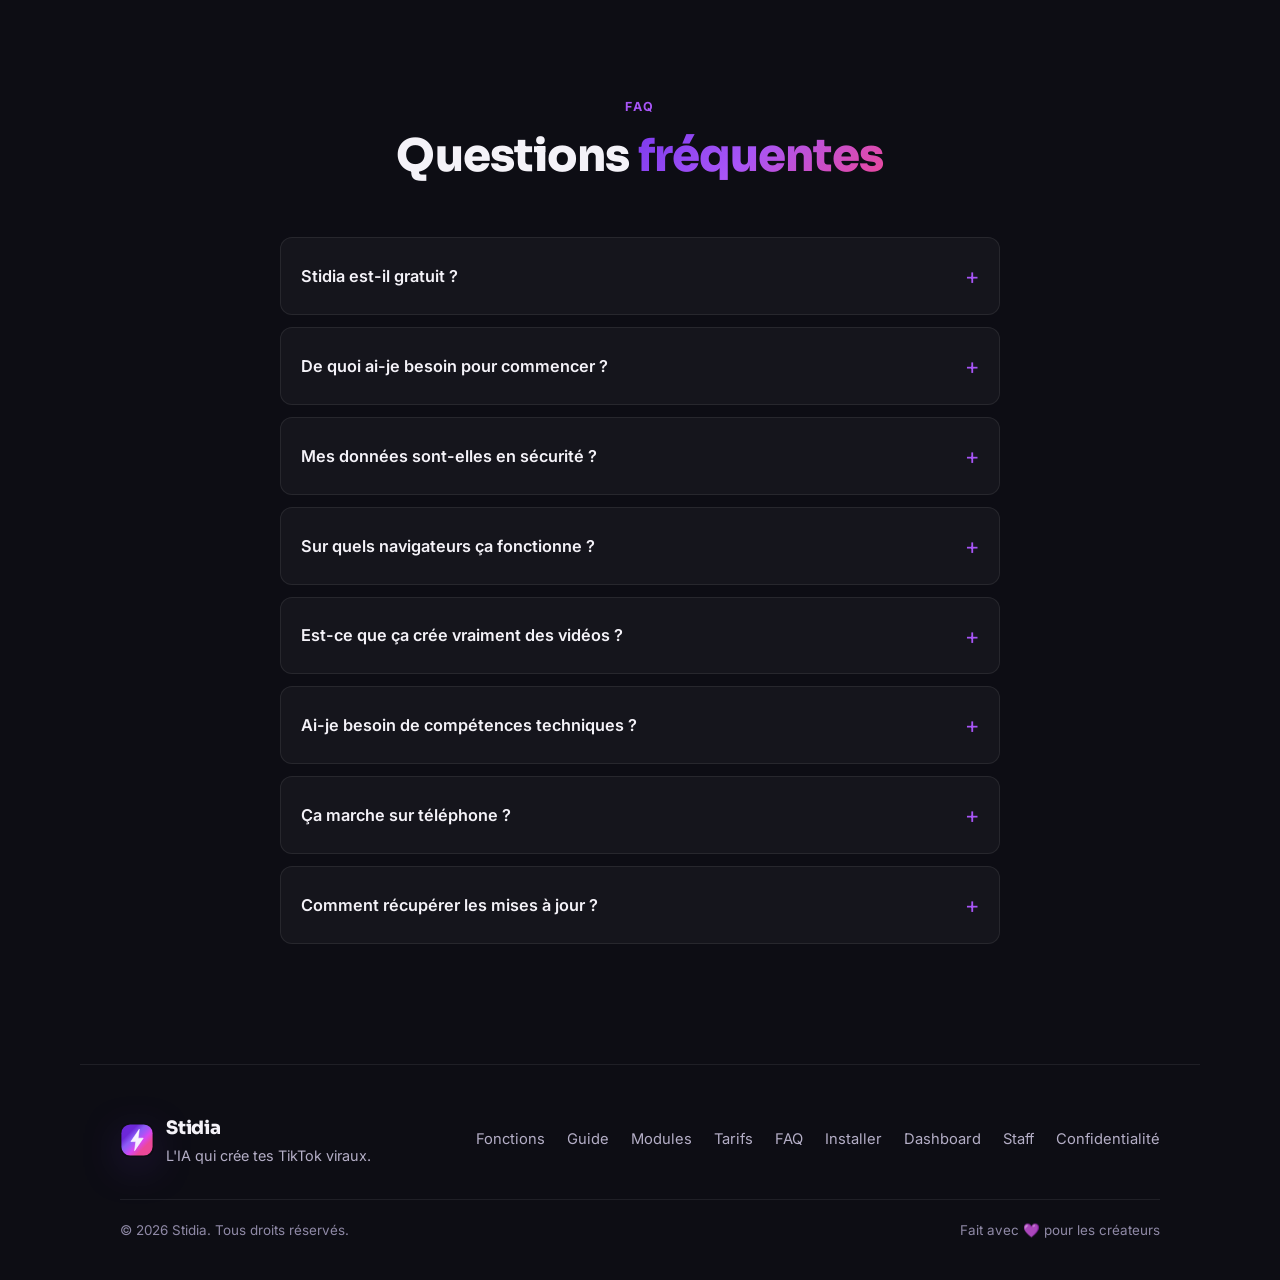
==== commit ccc5469f: "feat: bouton compte visible en haut a droite (connexion/inscription instantanee) - Nouveau widget da" ====
--- a/index.html
+++ b/index.html
@@ -109,6 +109,61 @@
       <a href="dashboard.html">Dashboard</a>
       <a href="admin.html">Staff</a>
     </nav>
+
+    <div class="acc" id="acc">
+      <button class="acc__btn" id="acc-btn" type="button" aria-haspopup="true" aria-expanded="false">
+        <span class="acc__avatar" id="acc-avatar" hidden></span>
+        <span id="acc-btn-label">Se connecter</span>
+      </button>
+
+      <div class="acc__panel" id="acc-panel" hidden>
+        <!-- Détection -->
+        <div class="acc__state center" id="acc-detect">
+          <div class="acc__spinner" aria-hidden="true"></div>
+          <p class="acc__sub">Recherche de l'extension…</p>
+        </div>
+
+        <!-- Extension absente -->
+        <div class="acc__state center" id="acc-noext" hidden>
+          <p class="acc__sub">Extension introuvable. Installe Stidia pour te connecter.</p>
+          <a class="btn btn--primary acc__full-btn" href="#download">⚡ Installer Stidia</a>
+        </div>
+
+        <!-- Connexion -->
+        <div class="acc__state" id="acc-login" hidden>
+          <div class="acc__field"><input id="acc-l-user" type="text" autocomplete="username" placeholder="Identifiant" /></div>
+          <div class="acc__field"><input id="acc-l-pass" type="password" autocomplete="current-password" placeholder="Mot de passe" /></div>
+          <p class="acc__error" id="acc-l-error"></p>
+          <button class="btn btn--primary acc__full-btn" id="acc-l-btn" type="button">Se connecter</button>
+          <p class="acc__switch">Pas de compte ? <a href="#" id="acc-go-register">Créer un compte</a></p>
+        </div>
+
+        <!-- Inscription -->
+        <div class="acc__state" id="acc-register" hidden>
+          <div class="acc__field"><input id="acc-r-user" type="text" autocomplete="username" placeholder="Identifiant (3+ caractères)" /></div>
+          <div class="acc__field"><input id="acc-r-pass" type="password" autocomplete="new-password" placeholder="Mot de passe (6+ caractères)" /></div>
+          <div class="acc__field"><input id="acc-r-confirm" type="password" autocomplete="new-password" placeholder="Confirmer le mot de passe" /></div>
+          <div class="acc__field"><input id="acc-r-key" type="password" autocomplete="off" spellcheck="false" placeholder="Clé API Groq (gsk_…)" /></div>
+          <p class="acc__hint">Gratuite sur <a href="https://console.groq.com/keys" target="_blank" rel="noopener">console.groq.com</a></p>
+          <p class="acc__error" id="acc-r-error"></p>
+          <button class="btn btn--primary acc__full-btn" id="acc-r-btn" type="button">Créer mon compte</button>
+          <p class="acc__switch">Déjà un compte ? <a href="#" id="acc-go-login">Se connecter</a></p>
+        </div>
+
+        <!-- Connecté -->
+        <div class="acc__state" id="acc-connected" hidden>
+          <div class="acc__who">
+            <span class="acc__avatar acc__avatar--lg" id="acc-c-avatar">?</span>
+            <div>
+              <div class="acc__name" id="acc-c-name">—</div>
+              <span class="acc__plan" id="acc-c-plan">Découverte</span>
+            </div>
+          </div>
+          <a class="btn btn--primary acc__full-btn" href="dashboard.html">📊 Voir mon Dashboard</a>
+          <button class="btn btn--ghost acc__full-btn" id="acc-logout" type="button">Se déconnecter</button>
+        </div>
+      </div>
+    </div>
 
     <a href="#download" class="btn btn--primary nav__cta">Installer gratuitement</a>
 
--- a/styles.css
+++ b/styles.css
@@ -240,6 +240,81 @@
 .nav__burger[aria-expanded="true"] span:nth-child(1) { transform: translateY(7px) rotate(45deg); }
 .nav__burger[aria-expanded="true"] span:nth-child(2) { opacity: 0; }
 .nav__burger[aria-expanded="true"] span:nth-child(3) { transform: translateY(-7px) rotate(-45deg); }
+
+/* ─── Widget de compte (connexion / inscription en un clic dans la nav) ─────────── */
+.acc { position: relative; }
+.acc__btn {
+  display: flex; align-items: center; gap: 8px;
+  padding: 8px 16px;
+  font-size: .88rem; font-weight: 600;
+  color: var(--c-text);
+  background: var(--c-surface-2);
+  border: 1px solid var(--c-border);
+  border-radius: 999px;
+  cursor: pointer;
+  transition: border-color .15s var(--ease), background .15s var(--ease);
+}
+.acc__btn:hover { border-color: var(--c-border-2); background: rgba(255,255,255,.09); }
+.acc__avatar {
+  width: 22px; height: 22px; border-radius: 50%;
+  display: grid; place-items: center;
+  font-size: .72rem; font-weight: 800; color: #fff;
+  background: var(--grad); flex: none;
+}
+.acc__avatar--lg { width: 42px; height: 42px; font-size: 1.1rem; }
+
+.acc__panel {
+  position: absolute; top: calc(100% + 12px); right: 0;
+  width: 300px;
+  padding: 20px;
+  background: #15111F;
+  border: 1px solid var(--c-border-2);
+  border-radius: var(--r-lg);
+  box-shadow: var(--shadow), 0 0 50px -18px rgba(124,58,237,.5);
+  z-index: 110;
+  animation: accIn .18s var(--ease);
+}
+@keyframes accIn { from { opacity: 0; transform: translateY(-6px); } to { opacity: 1; transform: none; } }
+
+.acc__state.center { text-align: center; }
+.acc__spinner {
+  width: 26px; height: 26px; margin: 4px auto 12px;
+  border-radius: 50%; border: 3px solid rgba(255,255,255,.15); border-top-color: var(--c-violet-2);
+  animation: spin .9s linear infinite;
+}
+@keyframes spin { to { transform: rotate(360deg); } }
+.acc__sub { font-size: .86rem; color: var(--c-muted); }
+
+.acc__field { margin-bottom: 10px; }
+.acc__field input {
+  width: 100%; padding: 10px 13px;
+  font-size: .88rem; font-family: inherit; color: var(--c-text);
+  background: rgba(255,255,255,.05);
+  border: 1px solid var(--c-border);
+  border-radius: var(--r-md);
+}
+.acc__field input:focus { outline: none; border-color: var(--c-violet-2); box-shadow: 0 0 0 3px rgba(124,58,237,.25); }
+.acc__hint { margin: -4px 0 10px; font-size: .76rem; color: var(--c-faint); }
+.acc__error {
+  display: none; margin: 0 0 10px; padding: 8px 11px;
+  font-size: .8rem; color: #FCA5A5;
+  background: rgba(239,68,68,.12); border: 1px solid rgba(239,68,68,.35); border-radius: var(--r-sm);
+}
+.acc__error.show { display: block; }
+.acc__full-btn { display: flex; width: 100%; justify-content: center; margin-bottom: 8px; }
+.acc__switch { text-align: center; font-size: .82rem; color: var(--c-muted); }
+
+.acc__who { display: flex; align-items: center; gap: 12px; margin-bottom: 16px; }
+.acc__name { font-weight: 700; font-size: .95rem; }
+.acc__plan {
+  display: inline-block; margin-top: 3px;
+  padding: 2px 10px; border-radius: 999px;
+  font-size: .68rem; font-weight: 800; text-transform: uppercase; letter-spacing: .04em;
+  color: var(--c-muted); background: var(--c-surface-2); border: 1px solid var(--c-border);
+}
+
+@media (max-width: 860px) { .acc { order: -1; } .acc__panel { right: -40px; } }
+@media (max-width: 460px) { .acc__btn span:not(.acc__avatar) { display: none; } .acc__btn { padding: 8px 12px; } }
 
 /* ─── Layout sections ─────────────────────────────────────────────────────────── */
 main { display: block; }
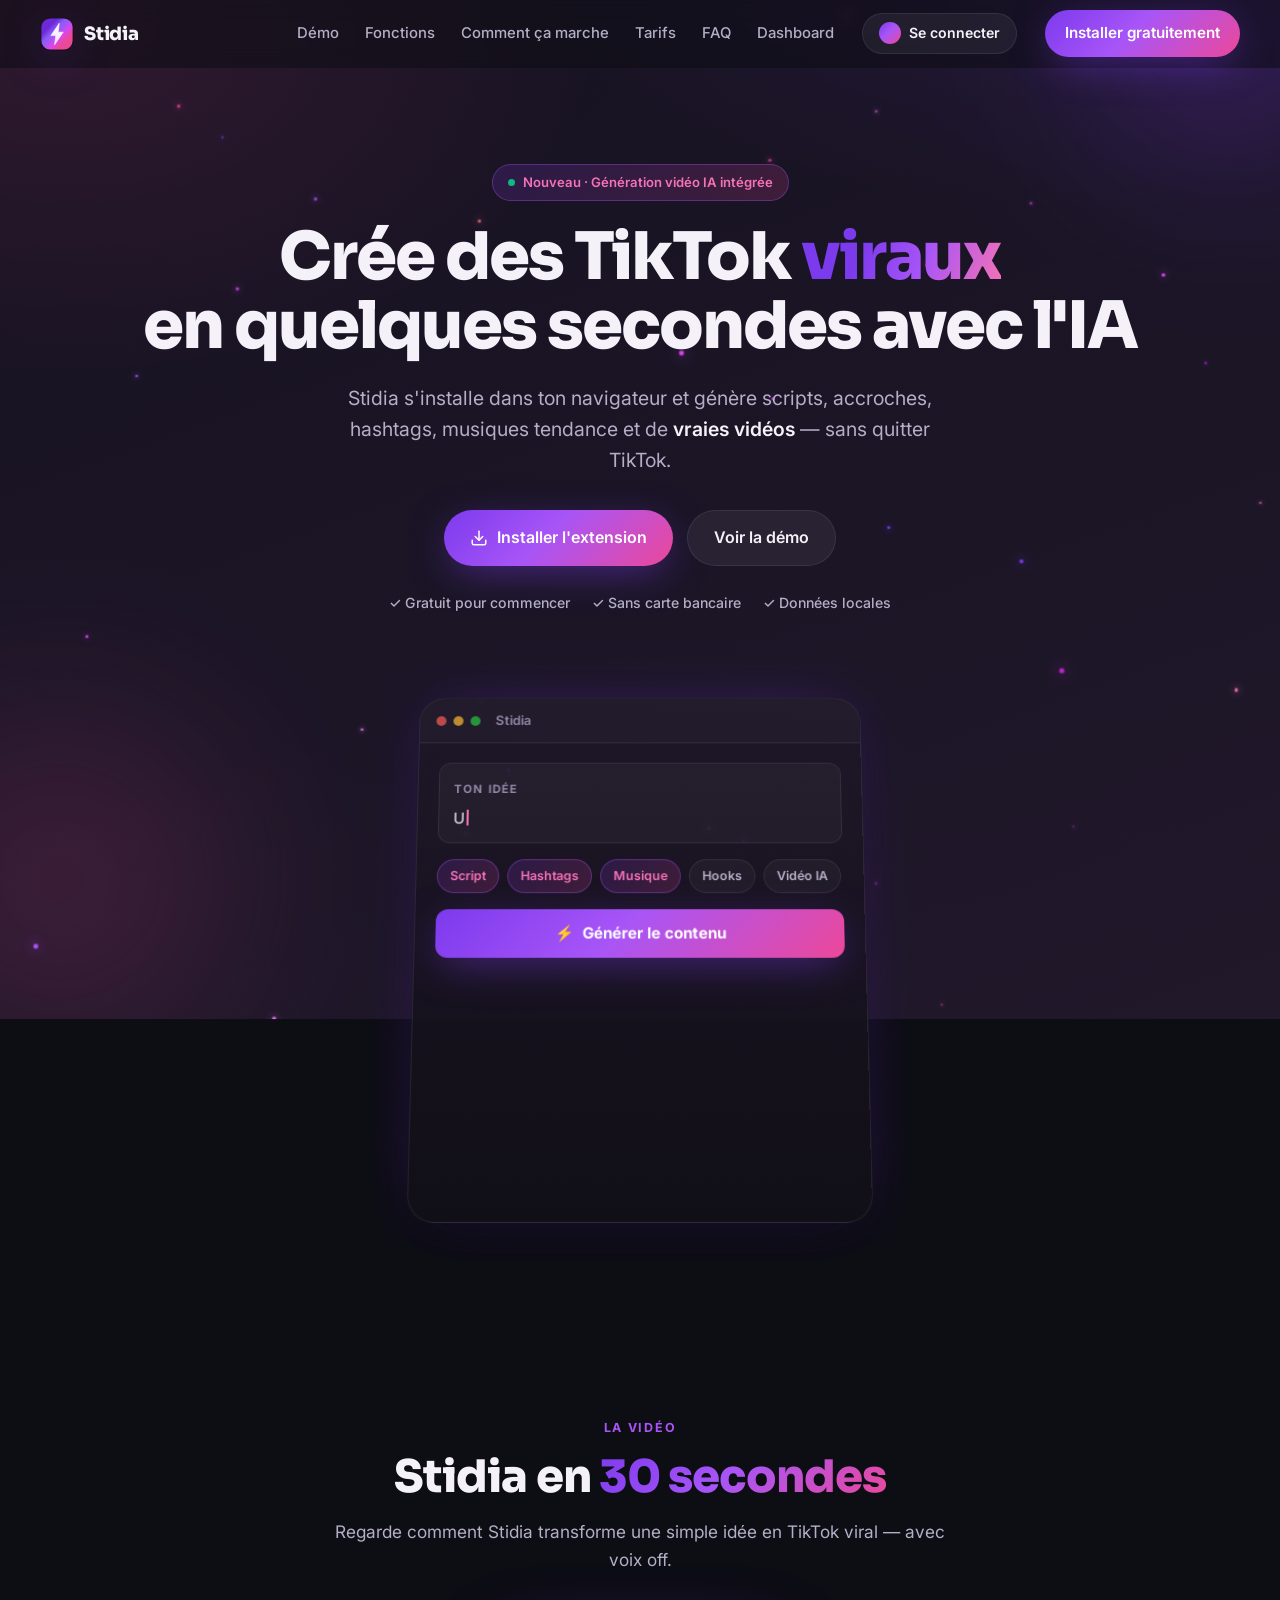
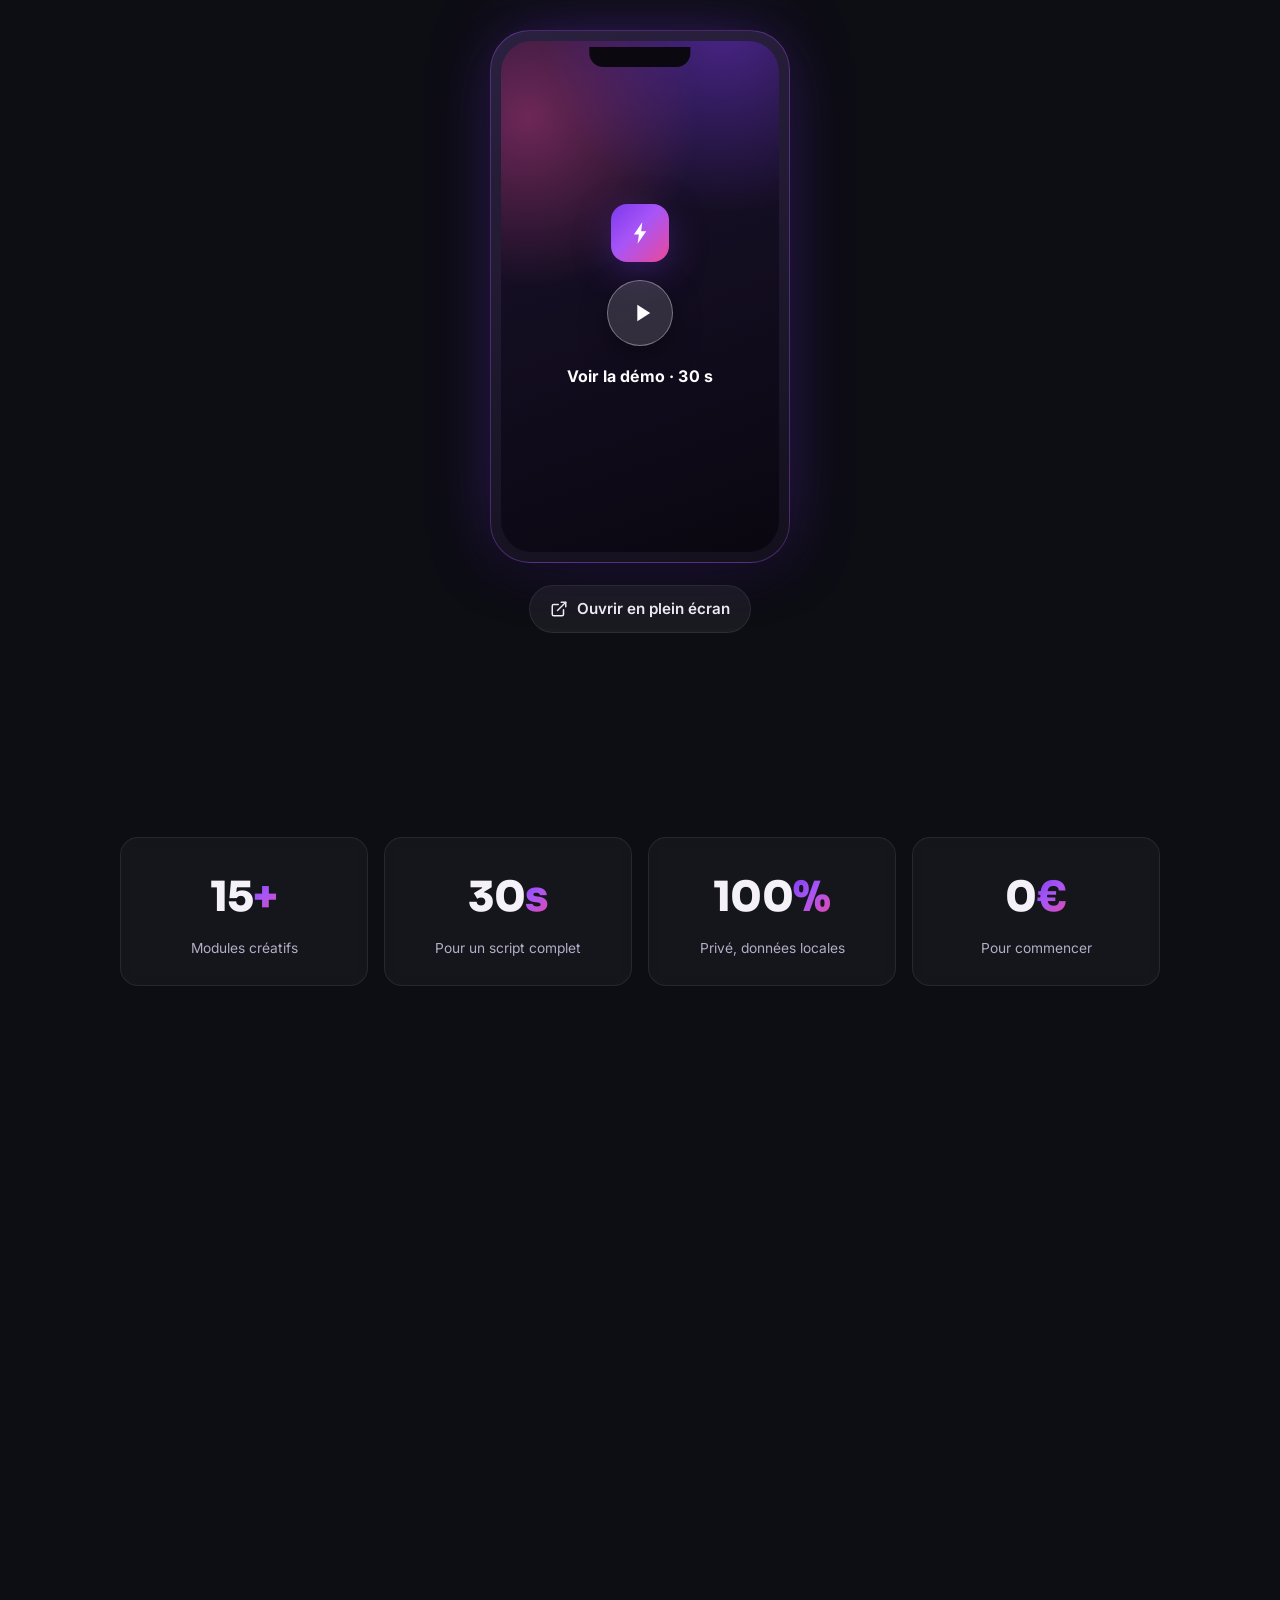
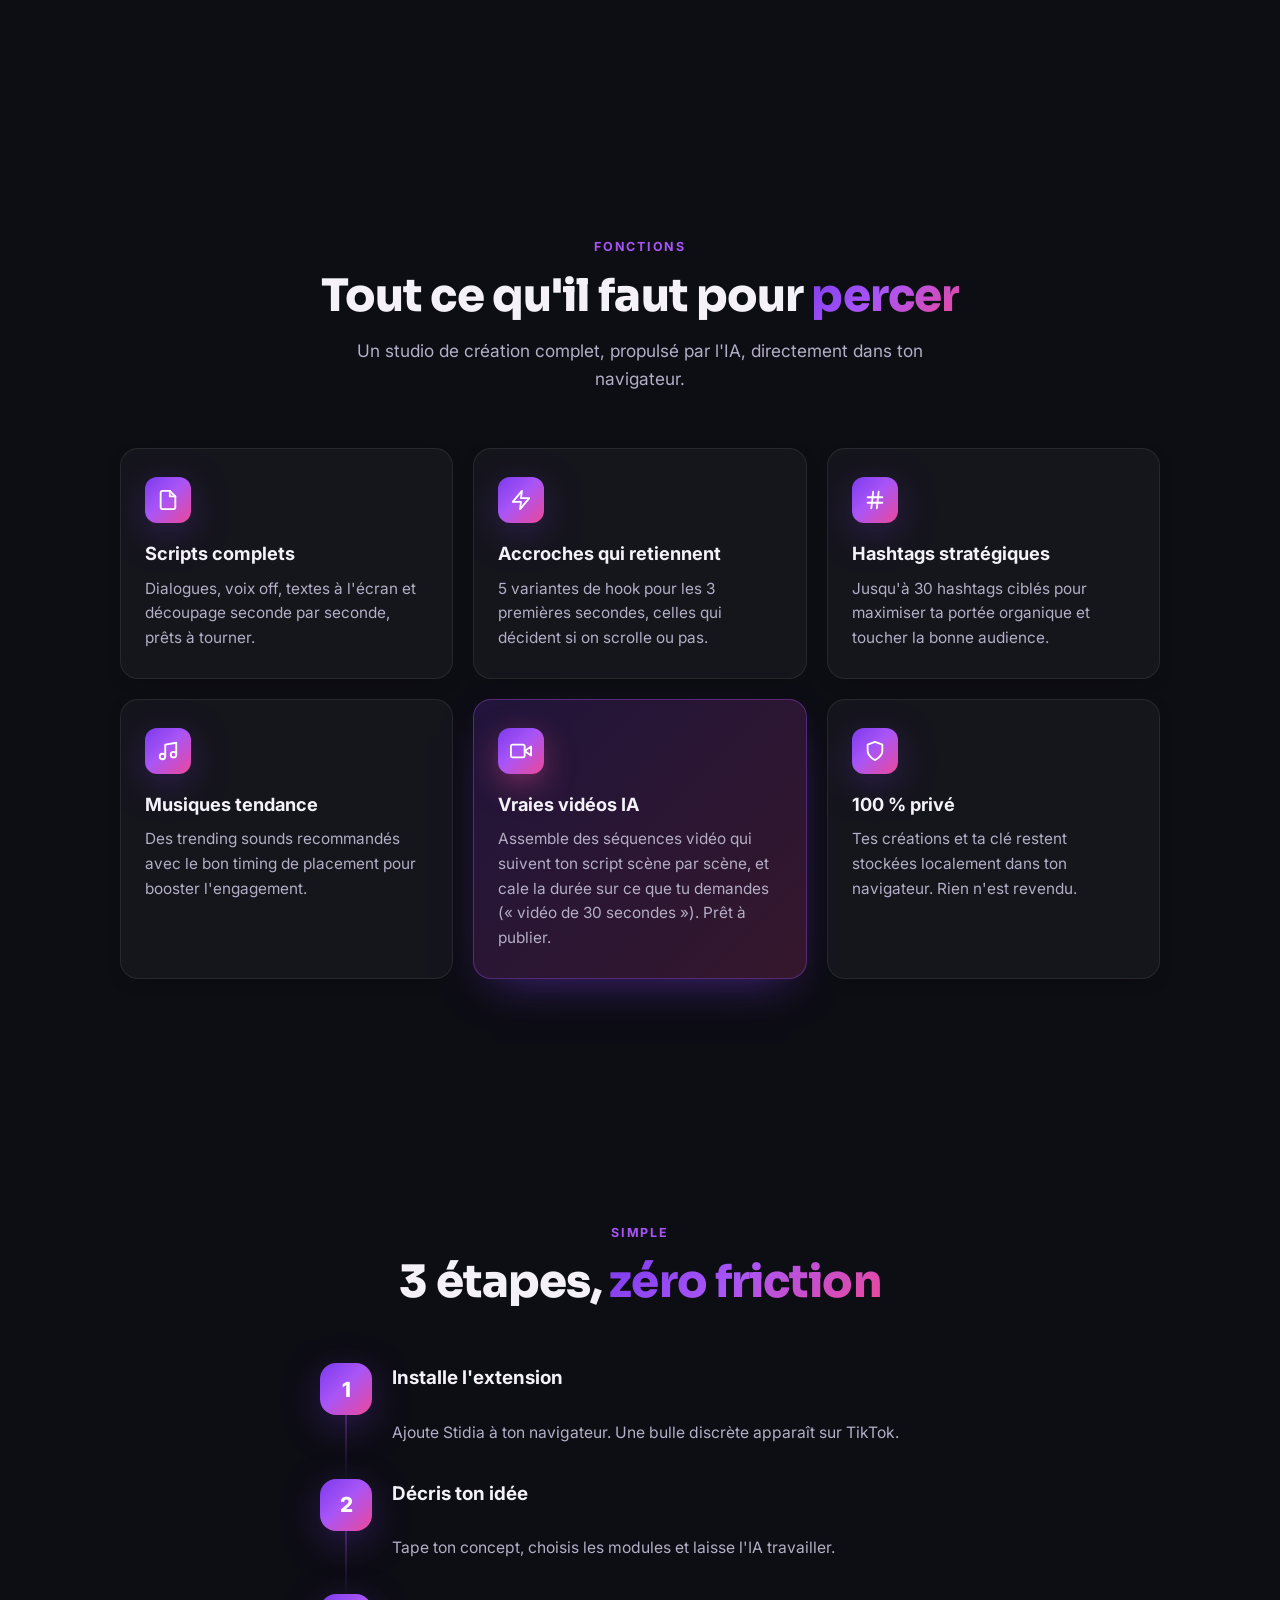
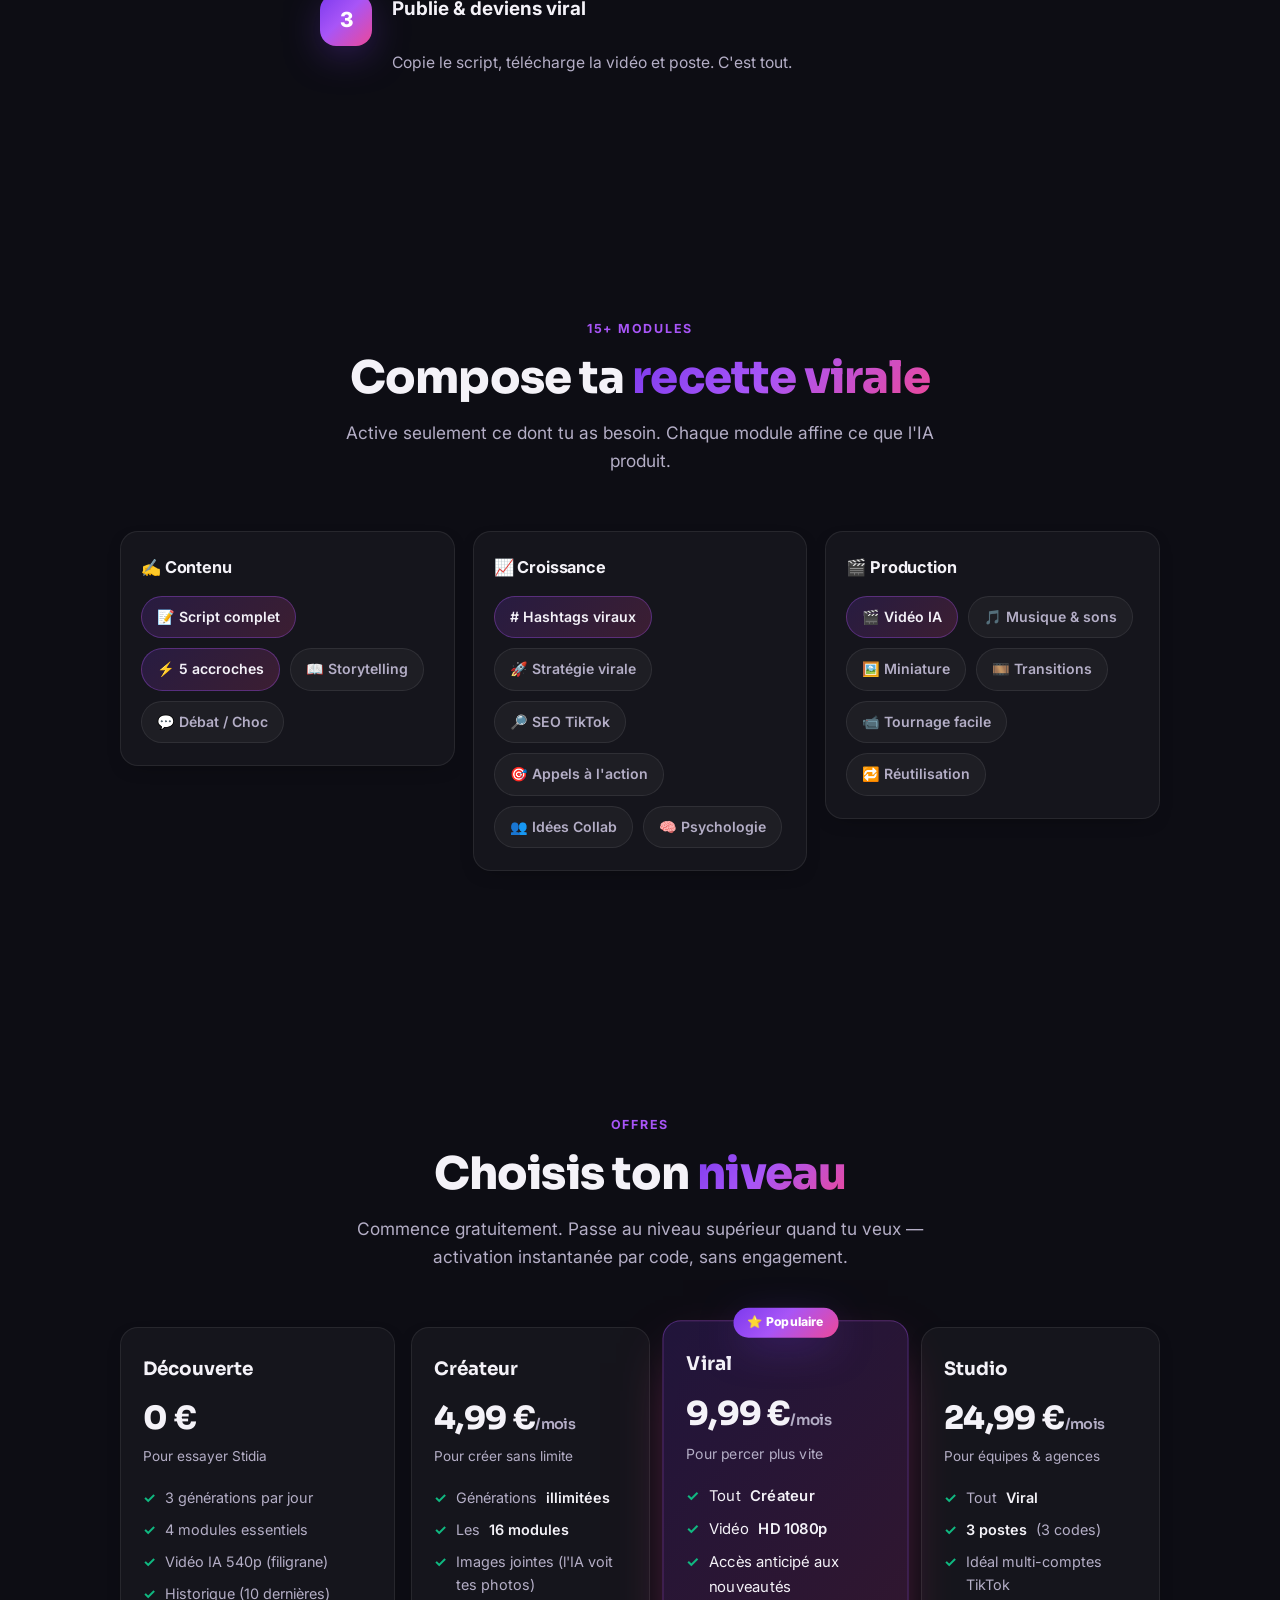
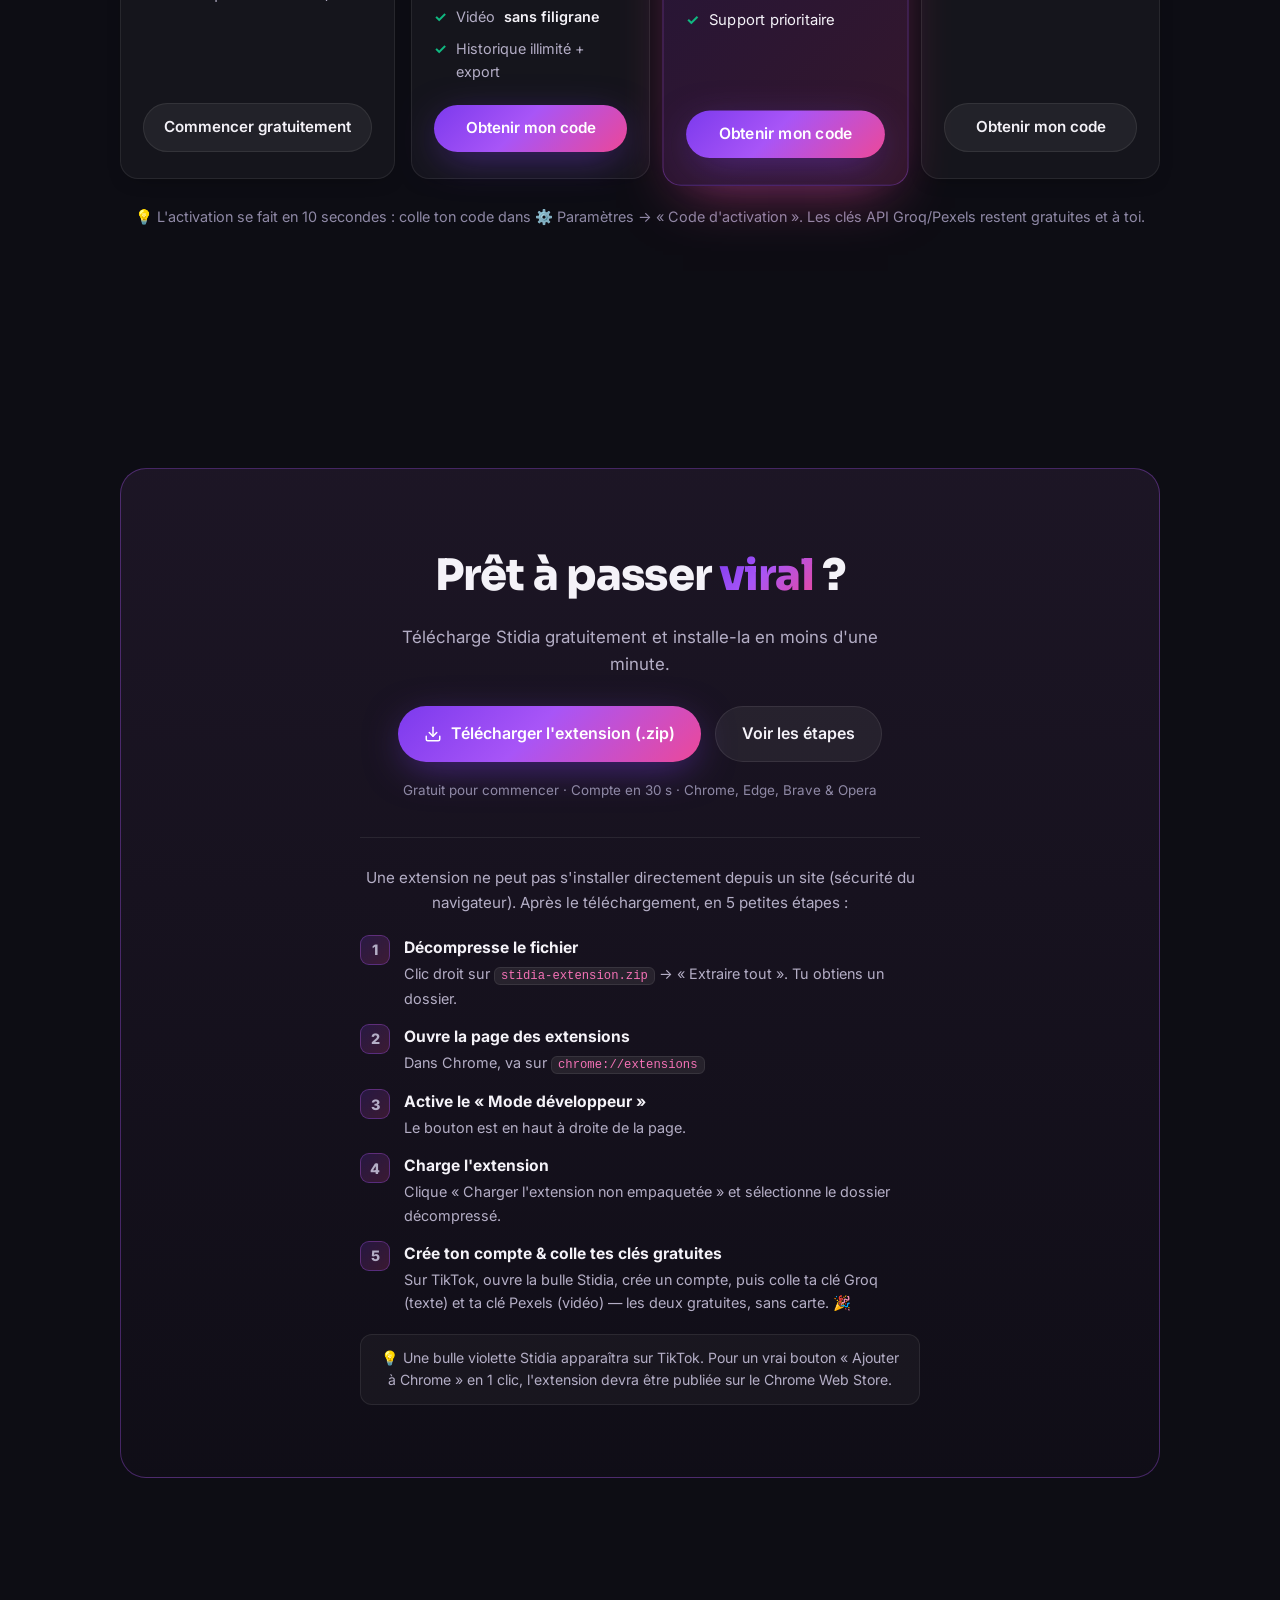
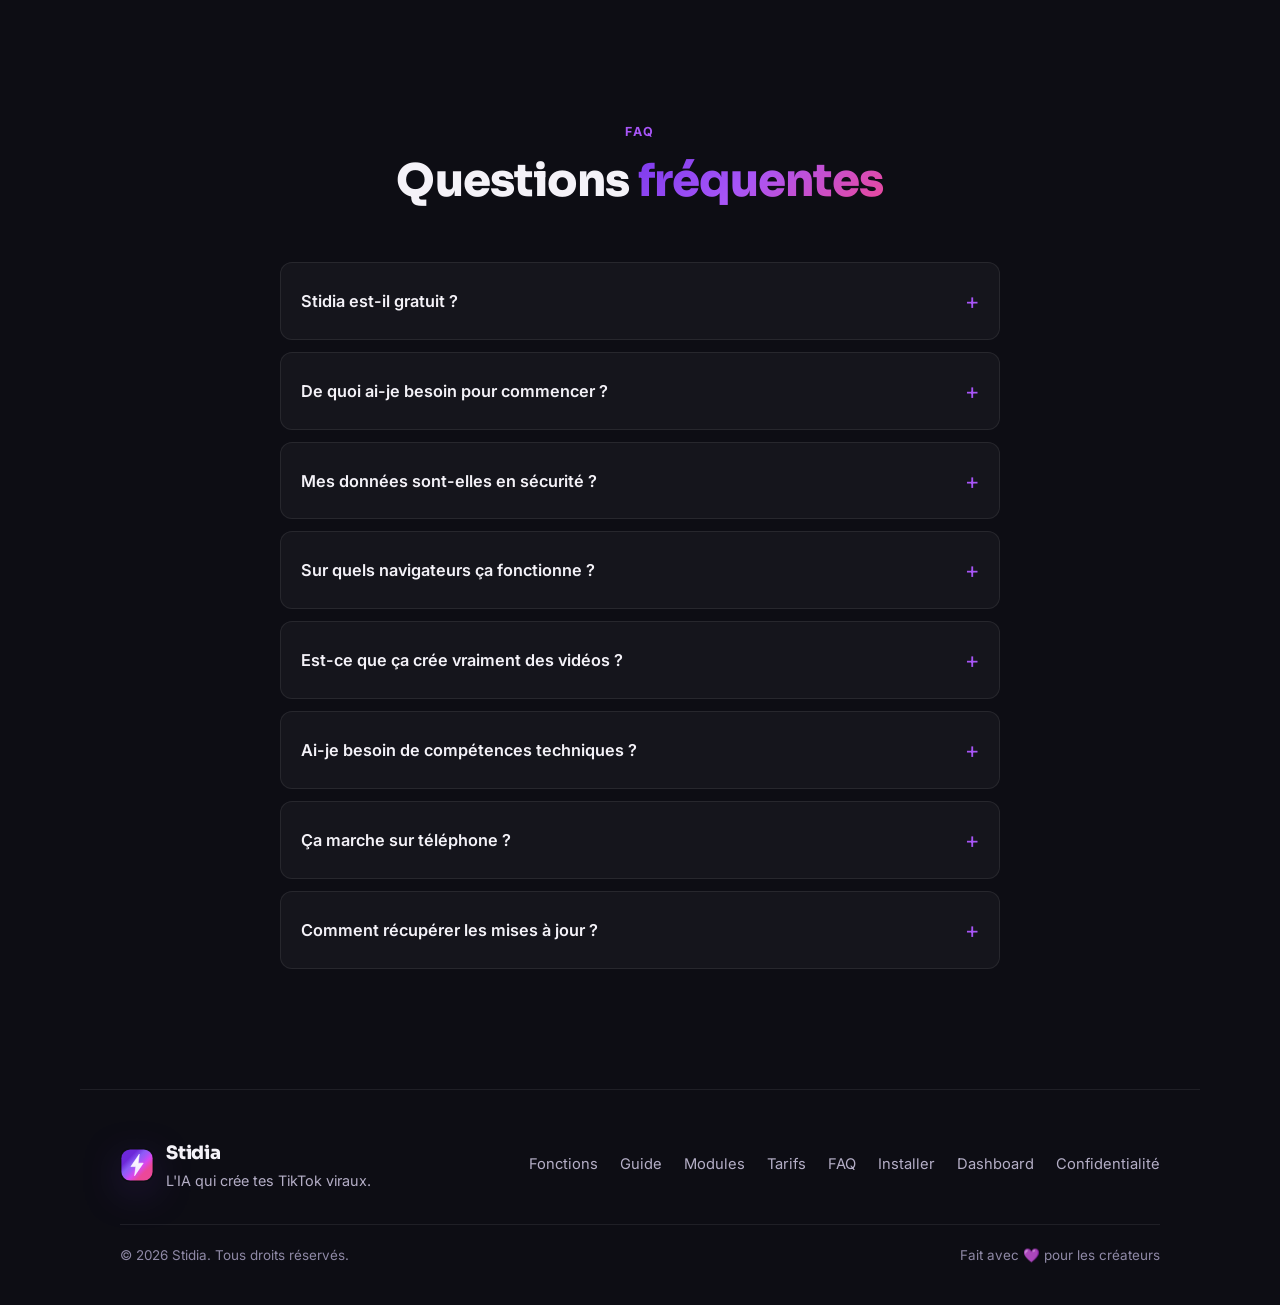
==== commit 7f2314cf: "feat(v1.12.0): panel staff enrichi + suppression d'historique + copy honnete Panel Staff : tri des c" ====
--- a/index.html
+++ b/index.html
@@ -107,7 +107,6 @@
       <a href="#pricing">Tarifs</a>
       <a href="#faq">FAQ</a>
       <a href="dashboard.html">Dashboard</a>
-      <a href="admin.html">Staff</a>
     </nav>
 
     <div class="acc" id="acc">
@@ -377,7 +376,7 @@
             <svg viewBox="0 0 24 24" fill="none" stroke="currentColor" stroke-width="2" stroke-linecap="round" stroke-linejoin="round"><polygon points="23 7 16 12 23 17 23 7"/><rect x="1" y="5" width="15" height="14" rx="2" ry="2"/></svg>
           </div>
           <h3>Vraies vidéos IA</h3>
-          <p>Assemble automatiquement des séquences vidéo et tes propres images en un montage vertical prêt à publier.</p>
+          <p>Assemble des séquences vidéo qui suivent ton script scène par scène, et cale la durée sur ce que tu demandes (« vidéo de 30 secondes »). Prêt à publier.</p>
         </article>
 
         <article class="card reveal">
@@ -636,7 +635,6 @@
         <a href="#faq">FAQ</a>
         <a href="#download">Installer</a>
         <a href="dashboard.html">Dashboard</a>
-        <a href="admin.html">Staff</a>
         <a href="privacy.html">Confidentialité</a>
       </nav>
     </div>
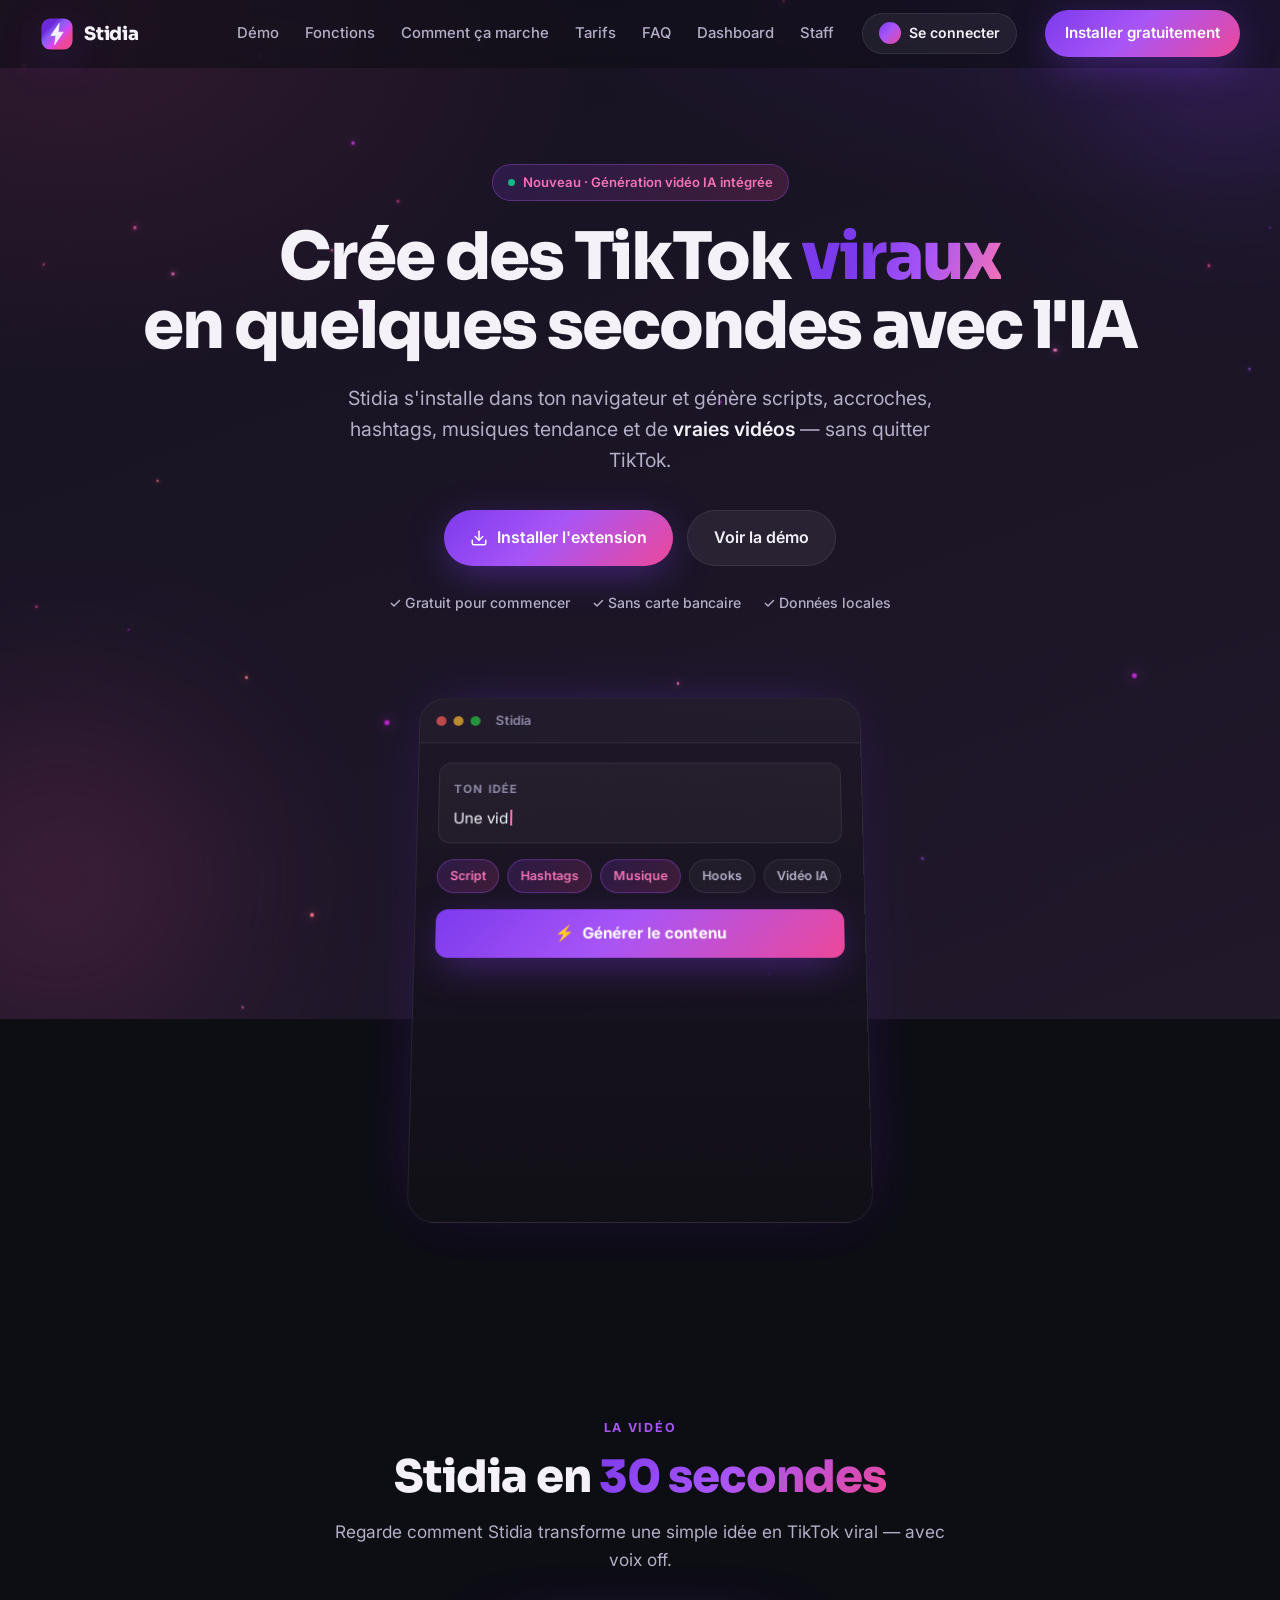
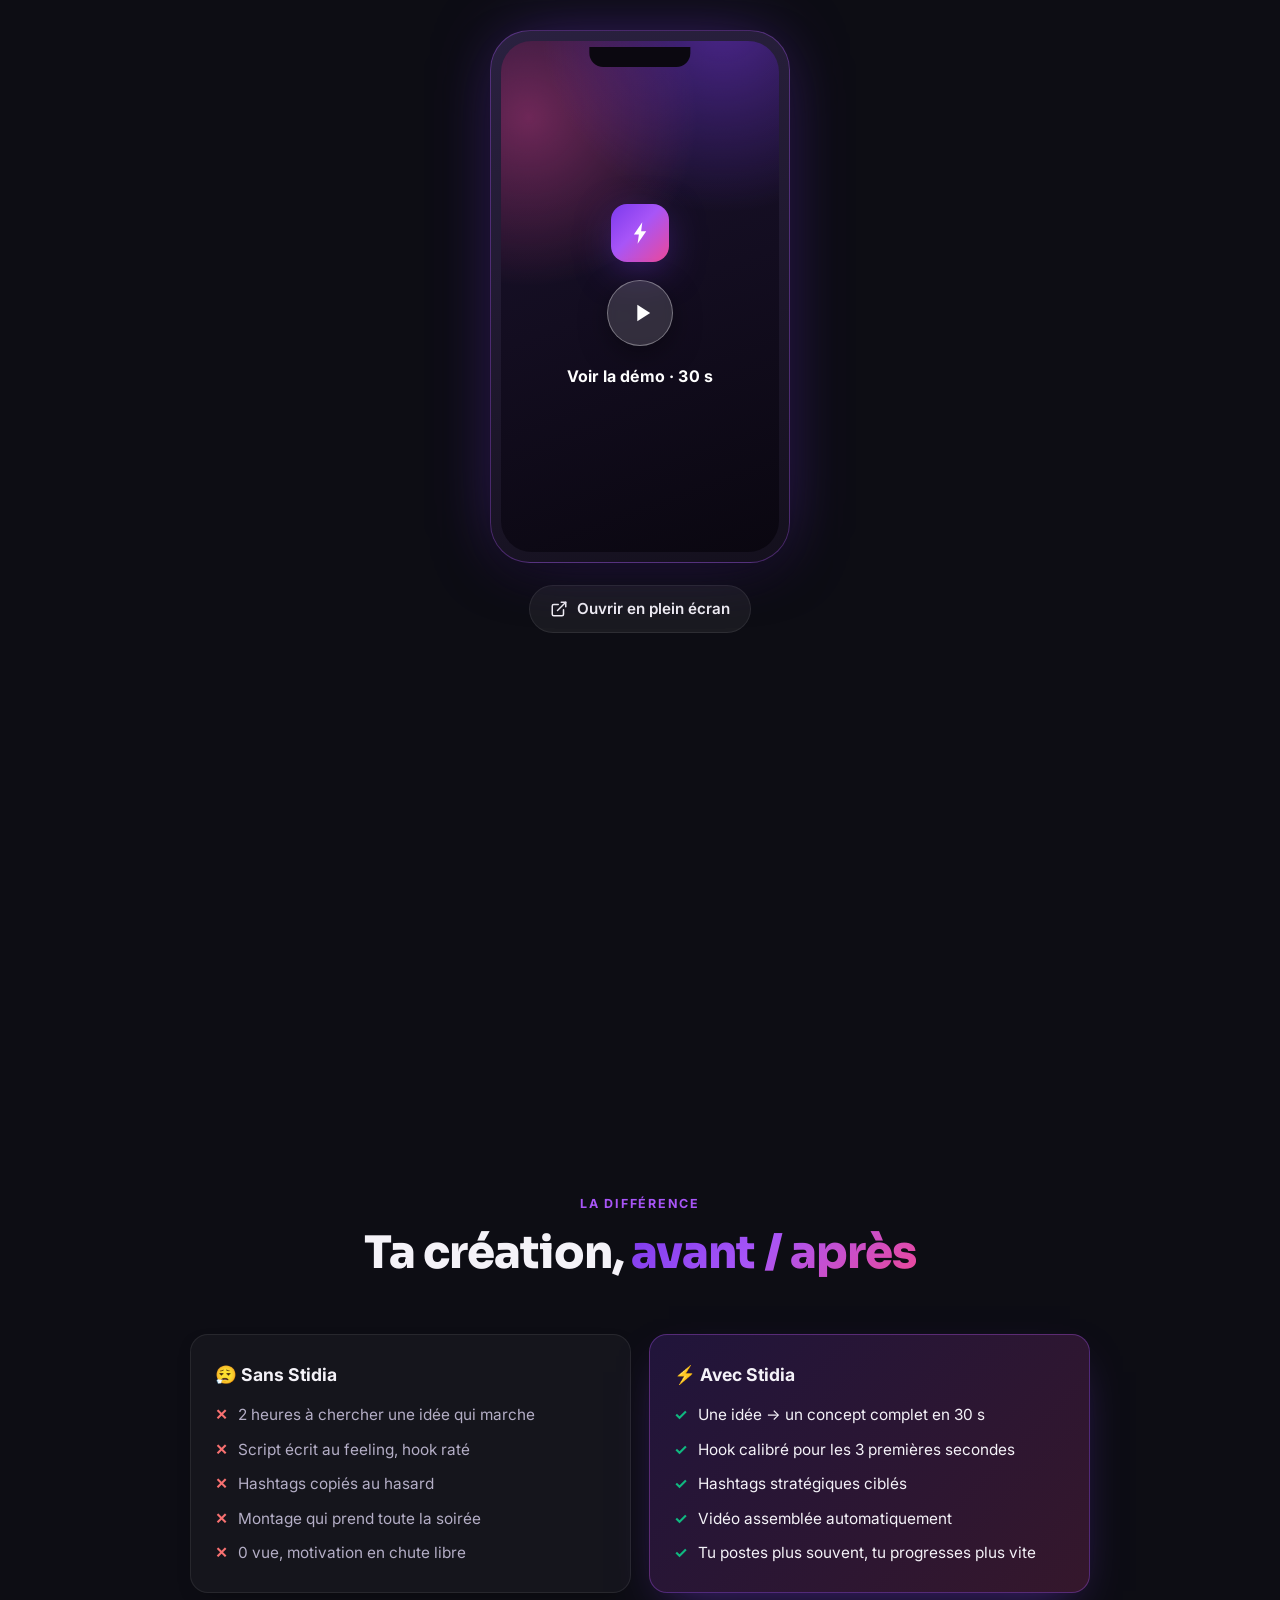
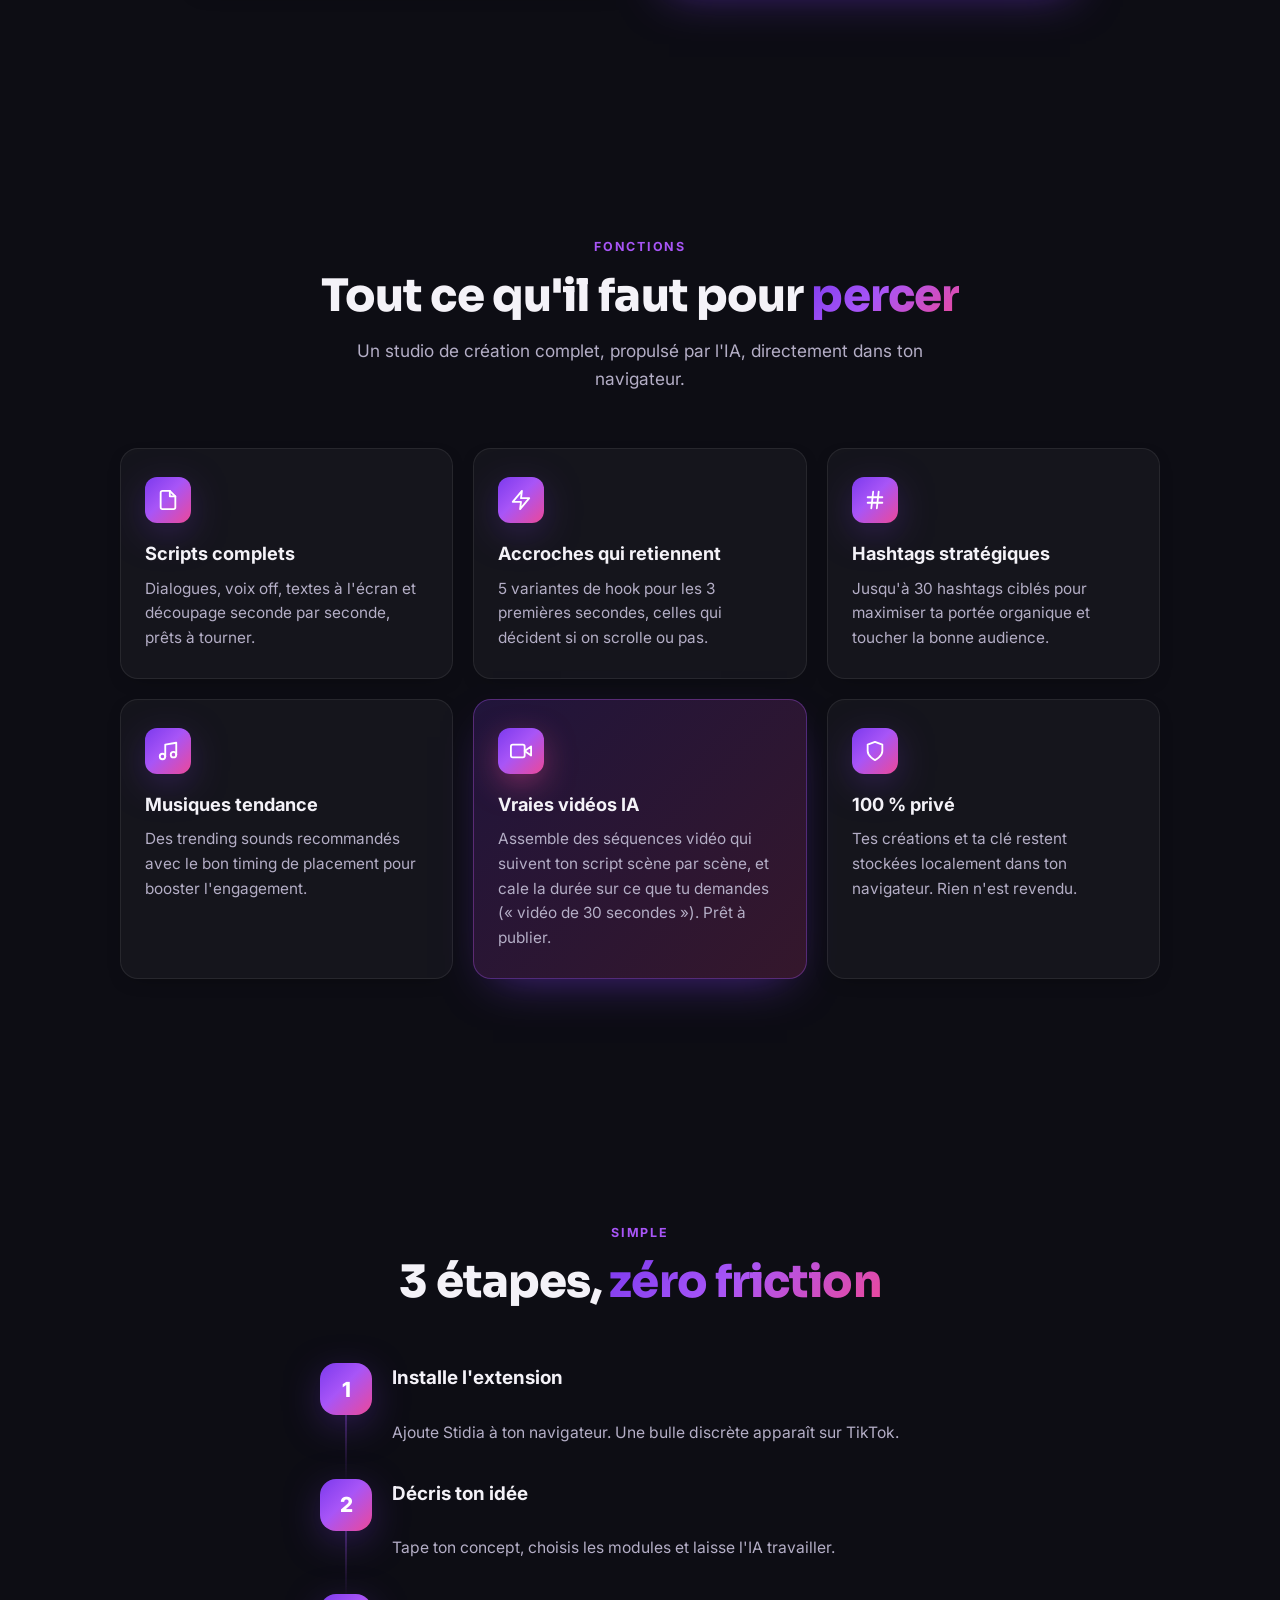
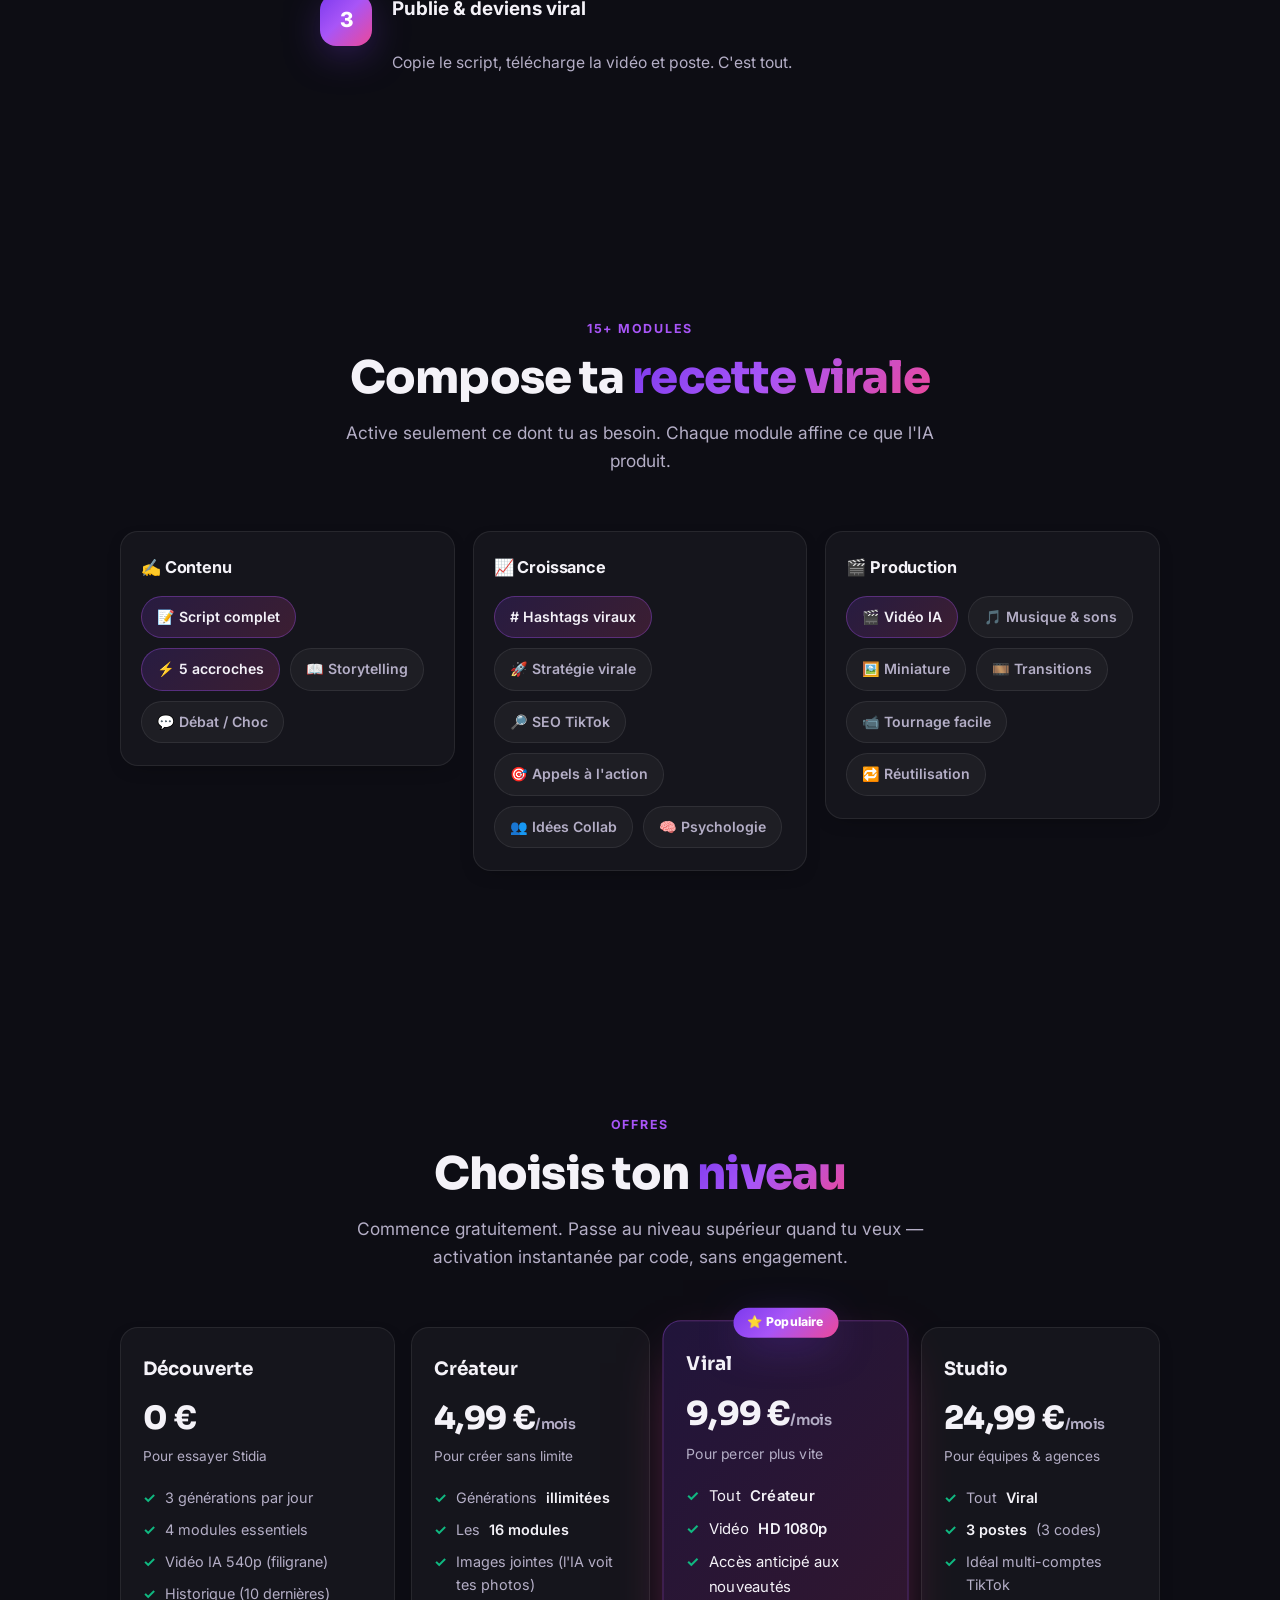
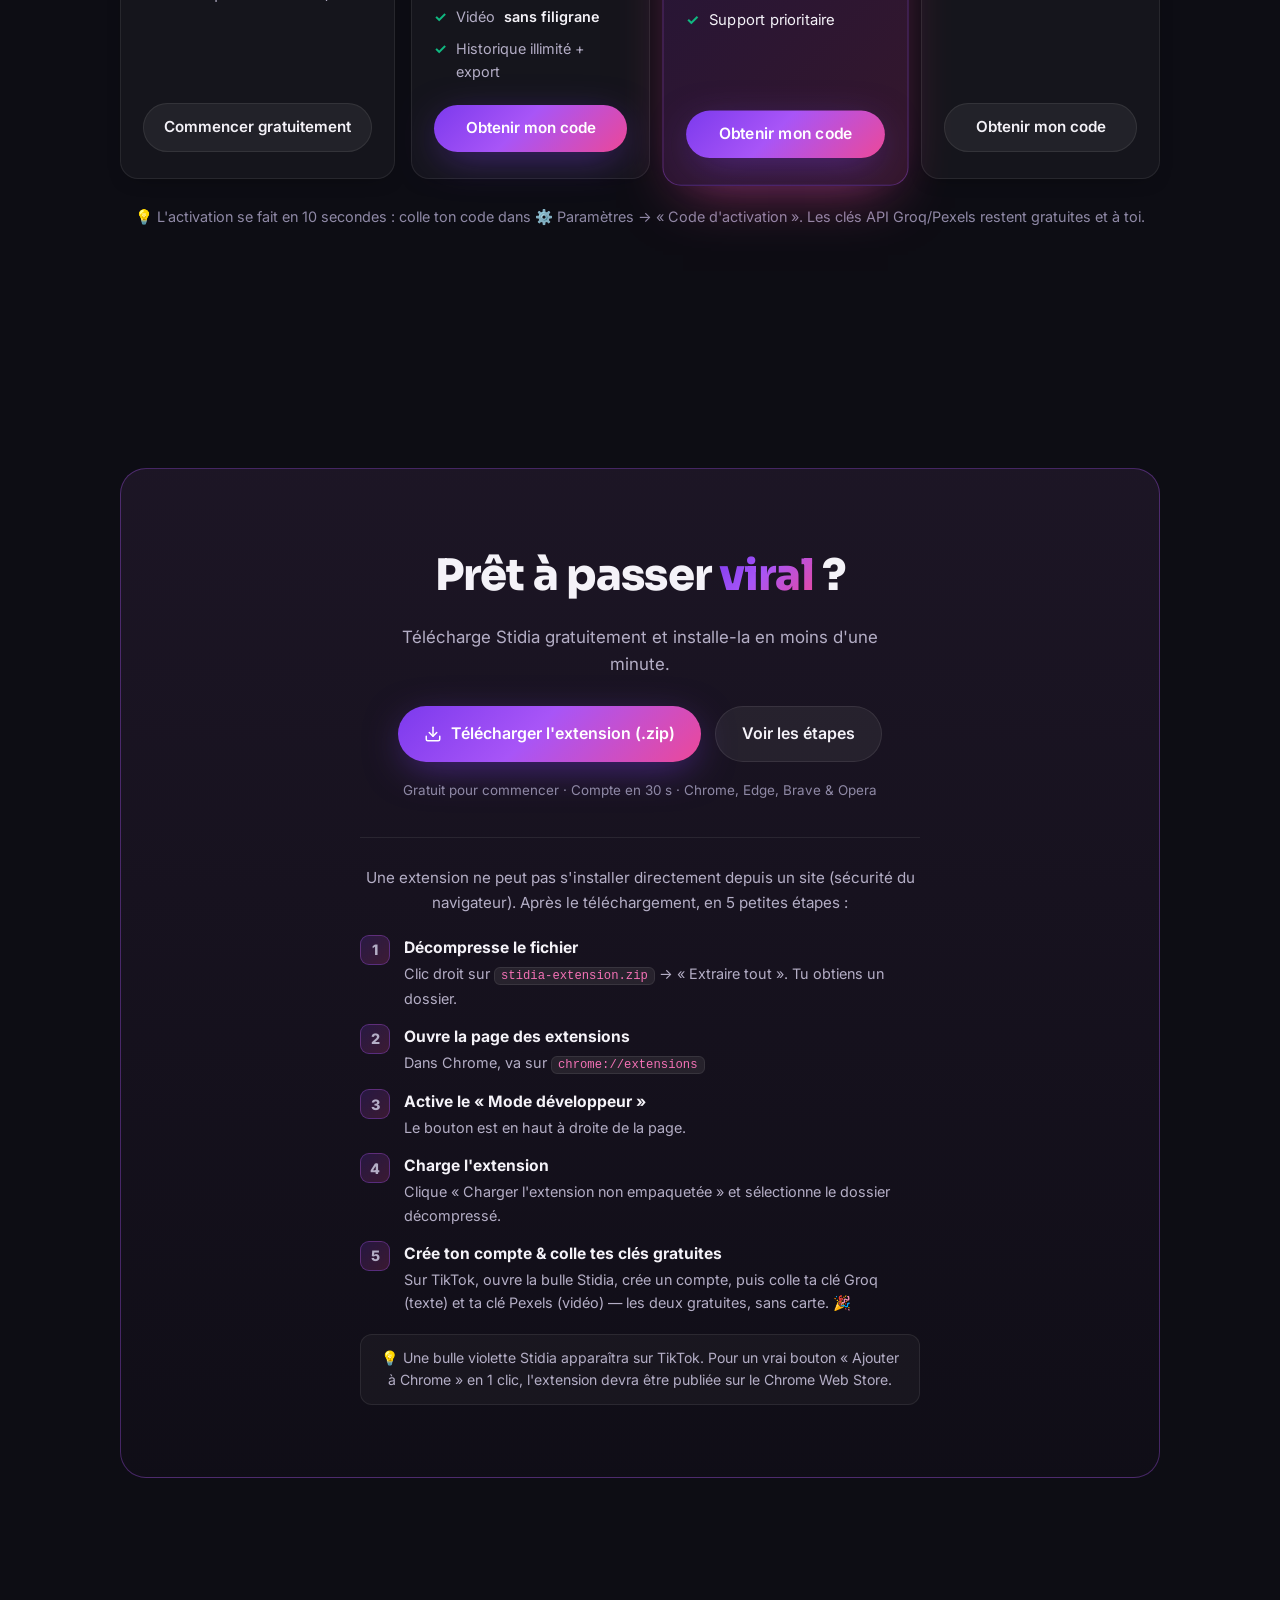
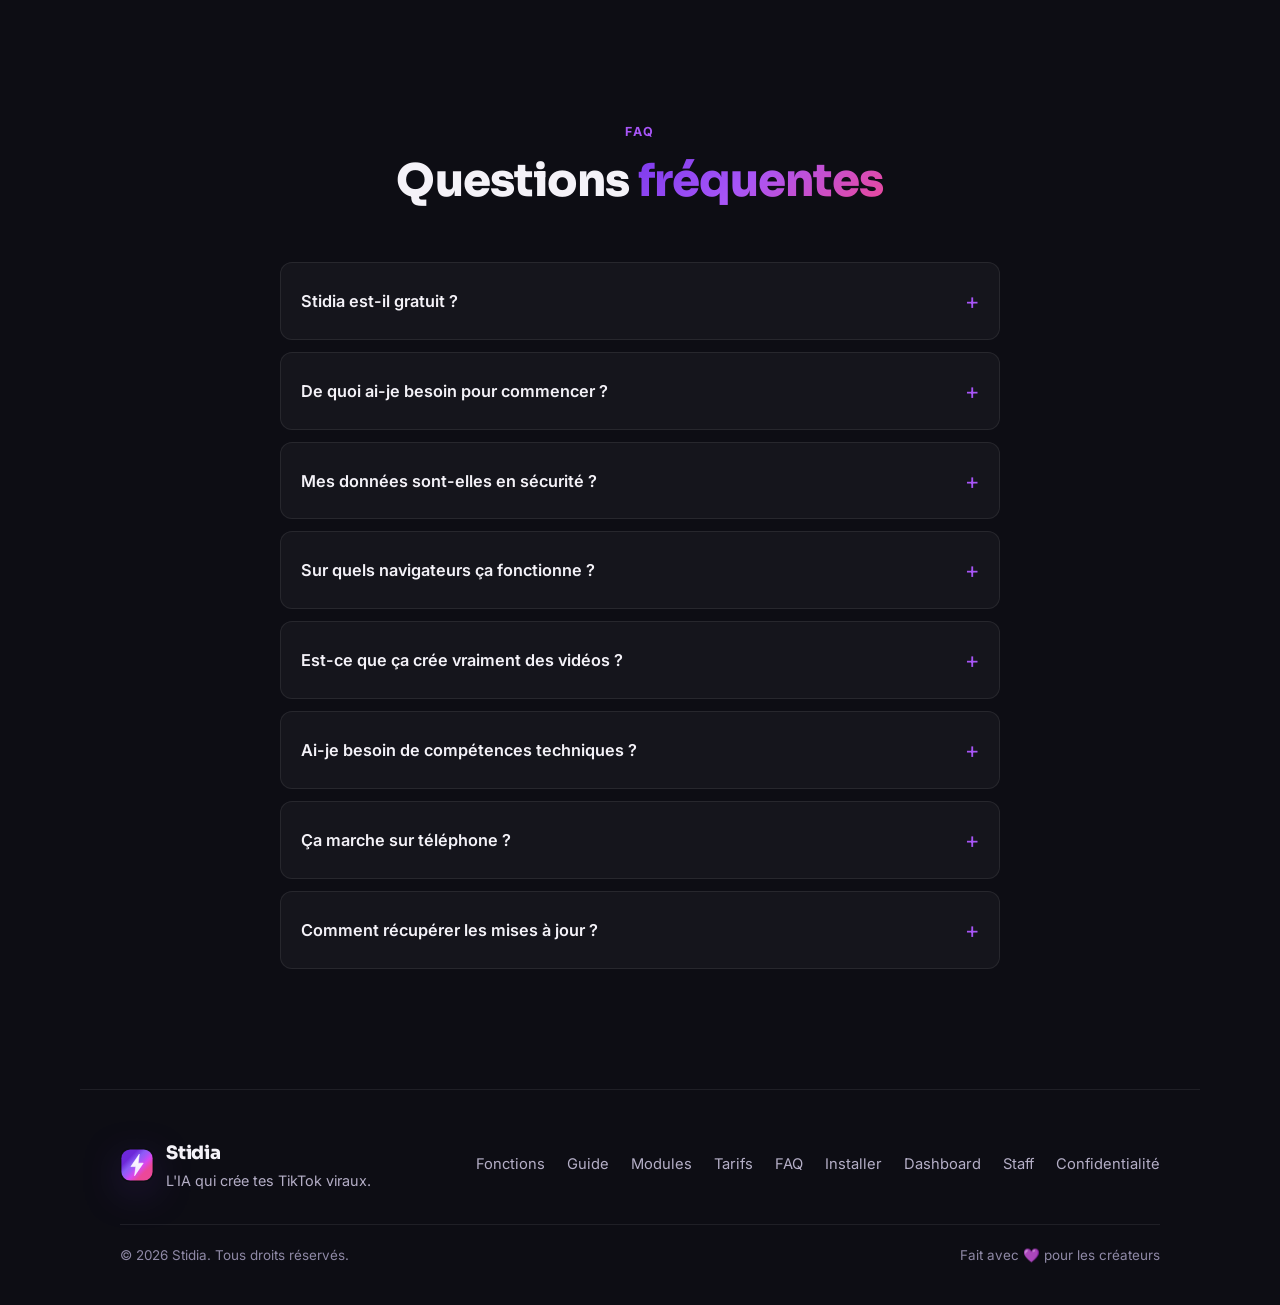
==== commit a5bb34d2: "fix(site): restaure le lien Staff + ne bloque plus la connexion sans extension Le lien Staff avait e" ====
--- a/index.html
+++ b/index.html
@@ -107,6 +107,7 @@
       <a href="#pricing">Tarifs</a>
       <a href="#faq">FAQ</a>
       <a href="dashboard.html">Dashboard</a>
+      <a href="admin.html">Staff</a>
     </nav>
 
     <div class="acc" id="acc">
@@ -120,12 +121,6 @@
         <div class="acc__state center" id="acc-detect">
           <div class="acc__spinner" aria-hidden="true"></div>
           <p class="acc__sub">Recherche de l'extension…</p>
-        </div>
-
-        <!-- Extension absente -->
-        <div class="acc__state center" id="acc-noext" hidden>
-          <p class="acc__sub">Extension introuvable. Installe Stidia pour te connecter.</p>
-          <a class="btn btn--primary acc__full-btn" href="#download">⚡ Installer Stidia</a>
         </div>
 
         <!-- Connexion -->
@@ -135,6 +130,7 @@
           <p class="acc__error" id="acc-l-error"></p>
           <button class="btn btn--primary acc__full-btn" id="acc-l-btn" type="button">Se connecter</button>
           <p class="acc__switch">Pas de compte ? <a href="#" id="acc-go-register">Créer un compte</a></p>
+          <p class="acc__hint">Pas encore l'extension ? <a href="#download">Installe Stidia</a></p>
         </div>
 
         <!-- Inscription -->
@@ -147,6 +143,7 @@
           <p class="acc__error" id="acc-r-error"></p>
           <button class="btn btn--primary acc__full-btn" id="acc-r-btn" type="button">Créer mon compte</button>
           <p class="acc__switch">Déjà un compte ? <a href="#" id="acc-go-login">Se connecter</a></p>
+          <p class="acc__hint">Pas encore l'extension ? <a href="#download">Installe Stidia</a></p>
         </div>
 
         <!-- Connecté -->
@@ -635,6 +632,7 @@
         <a href="#faq">FAQ</a>
         <a href="#download">Installer</a>
         <a href="dashboard.html">Dashboard</a>
+        <a href="admin.html">Staff</a>
         <a href="privacy.html">Confidentialité</a>
       </nav>
     </div>
